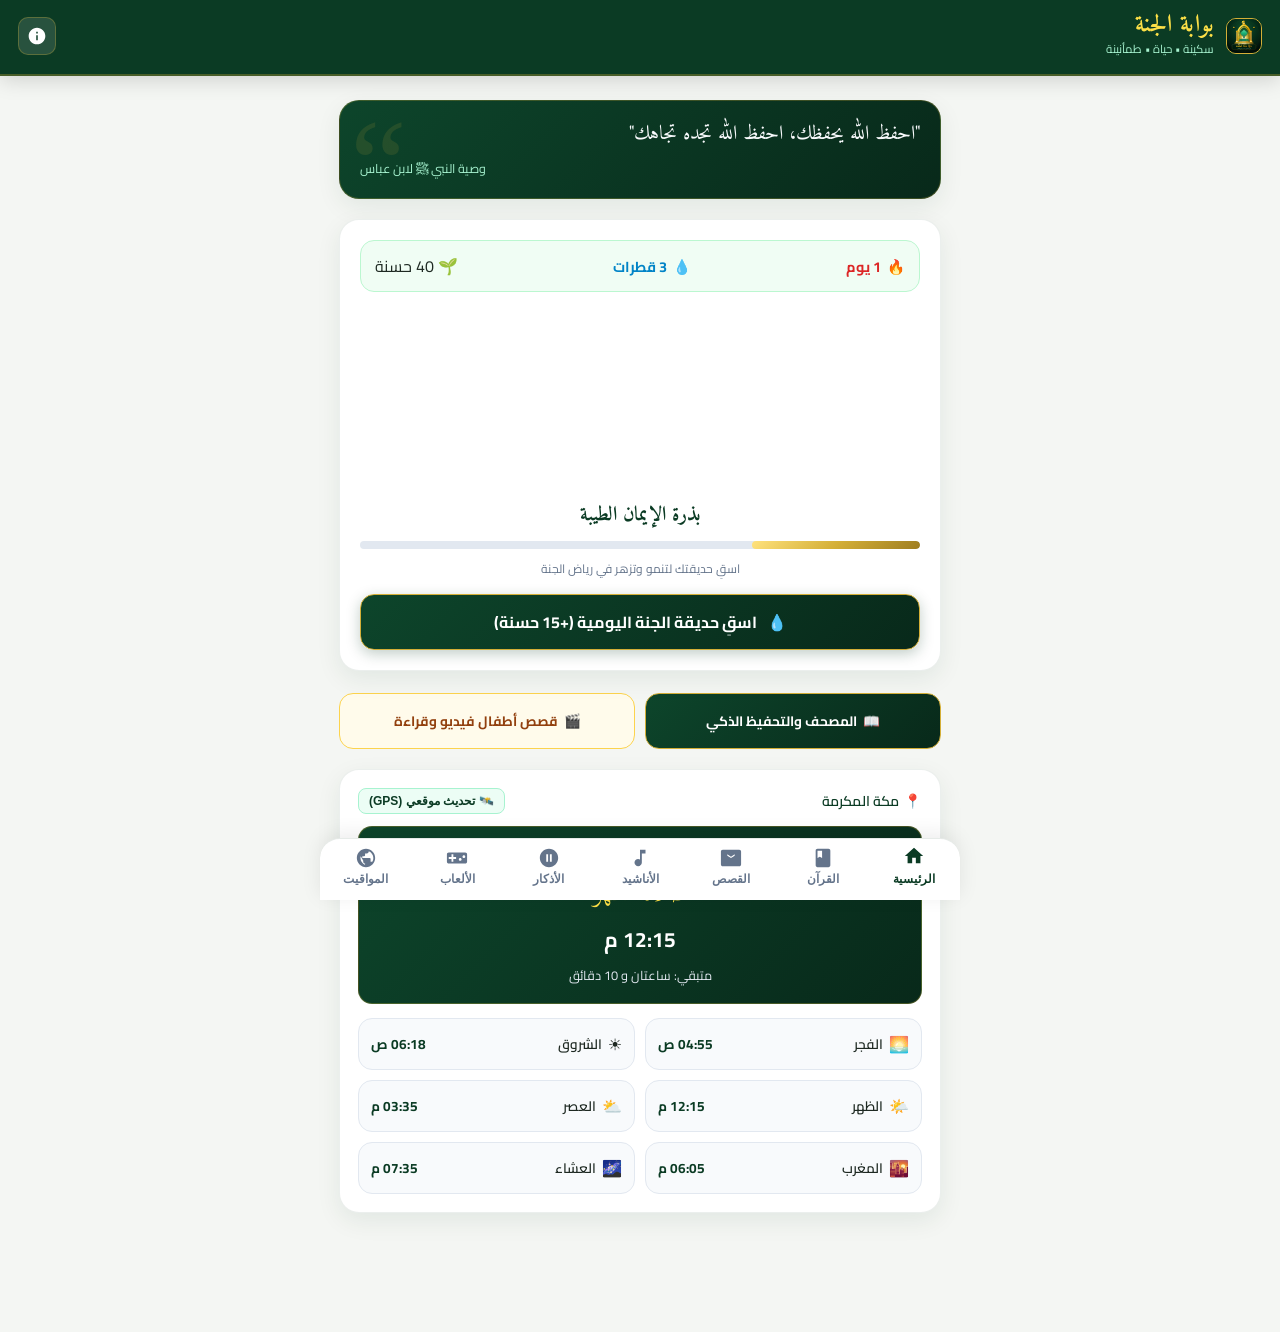
==== index.html @ a948cb8a "Release: Bawwabat Al-Jannah v2.0 - Complete Interactive Islamic App by Eng. Islam Anwar Al-Fejem" ====
<!DOCTYPE html>
<html lang="ar" dir="rtl">
<head>
  <meta charset="UTF-8">
  <meta name="viewport" content="width=device-width, initial-scale=1.0, maximum-scale=1.0, user-scalable=no, viewport-fit=cover">
  <title>بوابة الجنة | طريقك إلى الفردوس الأعلى</title>
  <meta name="description" content="تطبيق إسلامي وثقافي وترفيهي فخم - قرآن كريم، تكرار للتحفيظ، قصص أطفال فيديو وقراءة، أناشيد، ومواقيت صلاة">
  <meta name="theme-color" content="#0B3B24">
  <meta name="apple-mobile-web-app-capable" content="yes">
  <meta name="apple-mobile-web-app-status-bar-style" content="black-translucent">
  <meta name="apple-mobile-web-app-title" content="بوابة الجنة">
  <link rel="icon" type="image/svg+xml" href="./assets/icons/app-icon.svg">
  <link rel="manifest" href="./manifest.json">
  
  <!-- CSS Stylesheets -->
  <link rel="stylesheet" href="./css/style.css">
  <link rel="stylesheet" href="./css/responsive.css">
  <link rel="stylesheet" href="./css/animations.css">
</head>
<body>

  <!-- ===================================================================
       الشريط العلوي (App Header)
  =================================================================== -->
  <header class="app-header">
    <div class="header-brand">
      <img src="./assets/icons/app-icon.svg" alt="شعار بوابة الجنة" class="header-logo-icon">
      <div class="header-title-group">
        <h1 id="top-bar-title">بوابة الجنة</h1>
        <span>سكينة • حياة • طمأنينة</span>
      </div>
    </div>
    <div class="header-actions">
      <button class="btn-header-icon" id="btn-header-about" title="حول التطبيق والتوثيق">
        <svg viewBox="0 0 24 24" width="20" height="20" fill="currentColor">
          <path d="M12 2C6.48 2 2 6.48 2 12s4.48 10 10 10 10-4.48 10-10S17.52 2 12 2zm1 15h-2v-6h2v6zm0-8h-2V7h2v2z"/>
        </svg>
      </button>
    </div>
  </header>

  <!-- ===================================================================
       حاوية الشاشات الرئيسية
  =================================================================== -->
  <main class="app-container">

    <!-- 1. الشاشة الرئيسية (Home Screen) -->
    <section class="app-screen active" id="screen-home">
      <!-- الاقتباس والنفحة اليومية -->
      <div class="daily-quote-card">
        <span class="quote-badge">إشراقة اليوم المباركة</span>
        <div class="quote-body" id="daily-quote-text">"أَلَا بِذِكْرِ اللَّهِ تَطْمَئِنُّ الْقُلُوبُ"</div>
        <div class="quote-source" id="daily-quote-source">سورة الرعد: 28</div>
      </div>

      <!-- حديقة الفردوس الافتراضية (نظام الجذب الذكي والإدمان الإيجابي) -->
      <div class="garden-hero-card">
        <div class="garden-stats-bar">
          <div class="streak-pill">
            <span>🔥</span>
            <span id="streak-count-val">1 يوم</span>
          </div>
          <div class="water-pill">
            <span>💧</span>
            <span id="water-drops-val">3 قطرات</span>
          </div>
          <div class="xp-pill">
            <span>🌱</span>
            <span id="garden-xp-val">40 حسنة</span>
          </div>
        </div>

        <div class="garden-visual-stage" id="garden-visual-stage">
          <!-- يتم حقن رسمة الشجرة التفاعلية هنا -->
        </div>

        <div class="garden-level-tag" id="garden-level-name">بذرة الإيمان الطيبة</div>
        <div class="garden-progress-wrapper">
          <div class="garden-progress-bar" id="garden-progress-bar" style="width: 30%;"></div>
        </div>
        <div class="garden-progress-label" id="garden-progress-label">اسقِ حديقتك لتنمو وتزهر في رياض الجنة</div>

        <button class="btn-water-garden" id="btn-water-garden">
          <span>💧</span>
          <span>اسقِ حديقة الجنة اليومية (+15 حسنة)</span>
        </button>

        <!-- أوسمة وشارات الإنجاز -->
        <div class="garden-badges-list" id="garden-badges-list">
          <!-- محقونة برمجياً -->
        </div>
      </div>

      <!-- روابط الوصول السريع لأقسام الصغار والقرآن -->
      <div style="display: grid; grid-template-columns: 1fr 1fr; gap: 10px; margin-bottom: 20px;">
        <button class="btn-kids-action btn-read" data-goto="quran" style="padding: 14px 10px;">
          <span>📖</span>
          <span>المصحف والتحفيظ الذكي</span>
        </button>
        <button class="btn-kids-action btn-watch" data-goto="kids_stories" style="padding: 14px 10px;">
          <span>🎬</span>
          <span>قصص أطفال فيديو وقراءة</span>
        </button>
      </div>

      <!-- بطاقة مواقيت الصلاة السريعة والعد التنازلي -->
      <div class="prayer-summary-card">
        <div class="location-bar">
          <div class="city-pill">
            <span>📍</span>
            <span id="current-city-label">مكة المكرمة</span>
          </div>
          <button class="btn-gps" id="btn-gps-location">
            <span>🛰️</span>
            <span>تحديث موقعي (GPS)</span>
          </button>
        </div>

        <div class="next-prayer-hero">
          <div class="next-prayer-title">الصلاة القادمة بإذن الله</div>
          <div class="next-prayer-name" id="next-prayer-name">صلاة الظهر</div>
          <div class="next-prayer-time" id="next-prayer-time">12:15 م</div>
          <div class="next-prayer-countdown" id="next-prayer-countdown">متبقي: ساعتان و 10 دقائق</div>
        </div>

        <div class="prayers-grid">
          <div class="prayer-grid-item">
            <div class="prayer-label-group">
              <span>🌅</span>
              <span class="prayer-name">الفجر</span>
            </div>
            <span class="prayer-time-val" id="time-fajr">04:55 ص</span>
          </div>
          <div class="prayer-grid-item">
            <div class="prayer-label-group">
              <span>☀️</span>
              <span class="prayer-name">الشروق</span>
            </div>
            <span class="prayer-time-val" id="time-sunrise">06:18 ص</span>
          </div>
          <div class="prayer-grid-item">
            <div class="prayer-label-group">
              <span>🌤️</span>
              <span class="prayer-name">الظهر</span>
            </div>
            <span class="prayer-time-val" id="time-dhuhr">12:15 م</span>
          </div>
          <div class="prayer-grid-item">
            <div class="prayer-label-group">
              <span>⛅</span>
              <span class="prayer-name">العصر</span>
            </div>
            <span class="prayer-time-val" id="time-asr">03:35 م</span>
          </div>
          <div class="prayer-grid-item">
            <div class="prayer-label-group">
              <span>🌇</span>
              <span class="prayer-name">المغرب</span>
            </div>
            <span class="prayer-time-val" id="time-maghrib">06:05 م</span>
          </div>
          <div class="prayer-grid-item">
            <div class="prayer-label-group">
              <span>🌌</span>
              <span class="prayer-name">العشاء</span>
            </div>
            <span class="prayer-time-val" id="time-isha">07:35 م</span>
          </div>
        </div>
      </div>
    </section>

    <!-- 2. شاشة القرآن الكريم الشامل والتحفيظ الذكي -->
    <section class="app-screen" id="screen-quran">
      <div class="quran-header-bar">
        <input type="text" id="quran-search-input" class="quran-search-input" placeholder="🔍 ابحث عن سورة بالاسم أو الرقم...">
      </div>

      <!-- بطاقة ميزة تكرار التحفيظ للأطفال والكبار -->
      <div style="background: #FEFCE8; border: 1.5px solid #FDE047; border-radius: var(--radius-md); padding: 12px 14px; margin-bottom: 14px; display: flex; align-items: center; gap: 10px;">
        <span style="font-size: 1.8rem;">🔁</span>
        <div>
          <div style="font-weight: bold; color: #854D0E; font-size: 0.95rem;">ميزة التحفيظ الذكي والتكرار</div>
          <div style="font-size: 0.78rem; color: #713F12;">اختر أي سورة واضغط على (حَفِّظْ) لتكرار الآيات مع ترديد الأطفال بصوت الشيخ الحصري!</div>
        </div>
      </div>

      <div id="quran-surahs-list">
        <!-- محقونة برمجياً -->
      </div>
    </section>

    <!-- 3. شاشة قصص الأطفال الدينية والتربوية (فيديو وقراءة) -->
    <section class="app-screen" id="screen-kids_stories">
      <div style="background: var(--emerald-gradient); color: #FFF; border-radius: var(--radius-md); padding: 16px; margin-bottom: 16px; border: 1.5px solid var(--gold-primary);">
        <h3 style="font-family: 'Amiri', serif; font-size: 1.4rem; color: var(--gold-light); margin-bottom: 4px;">مسرح وقصص براعم الجنة 🌟</h3>
        <p style="font-size: 0.85rem; color: #A7F3D0; line-height: 1.5;">مكتبة ساحرة من قصص بر الأم، عظمة الصلاة، ومواقف الأنبياء معروضة بالقراءة التفاعلية والفيديو الممتع!</p>
      </div>

      <div class="kids-stories-cards-grid" id="kids-stories-cards-grid">
        <!-- محقونة برمجياً -->
      </div>
    </section>

    <!-- 4. شاشة الصوتيات والأناشيد المبهجة بدون إيقاع -->
    <section class="app-screen" id="screen-audio">
      <div style="background: #FFFBEB; border: 1px solid #FDE68A; border-radius: var(--radius-md); padding: 12px 14px; margin-bottom: 14px;">
        <span style="font-weight: bold; color: #92400E; font-size: 0.9rem;">أناشيد وتلاوات نقية بدون إيقاع 🎶</span>
        <p style="font-size: 0.78rem; color: #78350F; margin-top: 2px;">أناشيد مبهجة للأطفال عن الأم والصلاة، وتلاوات قرآنية خاشعة تبعث على السكينة.</p>
      </div>

      <div class="audio-tracks-list" id="audio-tracks-list">
        <!-- محقونة برمجياً -->
      </div>
    </section>

    <!-- 5. شاشة الأذكار وحصن المسلم والرقية -->
    <section class="app-screen" id="screen-dhikr">
      <!-- المسبحة الإلكترونية الذكية -->
      <div class="tasbeeh-card">
        <select class="tasbeeh-phrase-select" id="tasbeeh-phrase-select">
          <option value="سبحان الله وبحمده">سُبْحَانَ اللَّهِ وَبِحَمْدِهِ</option>
          <option value="الحمد لله">الْحَمْدُ لِلَّهِ</option>
          <option value="لا إله إلا الله">لَا إِلَهَ إِلَّا اللَّهُ</option>
          <option value="الله أكبر">اللَّهُ أَكْبَرُ</option>
          <option value="أستغفر الله وأتوب إليه">أَسْتَغْفِرُ اللَّهَ وَأَتُوبُ إِلَيْهِ</option>
          <option value="اللهم صل وسلم على نبينا محمد">اللَّهُمَّ صَلِّ وَسَلِّمْ عَلَى نَبِيِّنَا مُحَمَّدٍ</option>
          <option value="لا حول ولا قوة إلا بالله">لَا حَوْلَ وَلَا قُوَّةَ إِلَّا بِاللَّهِ</option>
        </select>

        <button class="tasbeeh-ring-btn" id="tasbeeh-click-btn">
          <span class="tasbeeh-val" id="tasbeeh-display-val">0</span>
          <span class="tasbeeh-label">اضغط للتسبيح</span>
        </button>

        <div class="tasbeeh-controls">
          <button class="btn-reset-tasbeeh" id="btn-reset-tasbeeh">تصفير العداد</button>
          <div class="tasbeeh-total-text">مجموع التسبيحات: <strong id="tasbeeh-total-val">0</strong></div>
        </div>
      </div>

      <!-- فئات الأذكار والرقية الشرعية -->
      <div class="dhikr-tabs-nav" id="dhikr-tabs-nav">
        <!-- محقونة برمجياً -->
      </div>

      <div class="dhikr-items-list" id="dhikr-items-list">
        <!-- محقونة برمجياً -->
      </div>
    </section>

    <!-- 6. شاشة الألعاب والألغاز الخرافية (الإدمان الإيجابي) -->
    <section class="app-screen" id="screen-games">
      <!-- لعبة بطاقات الجنة السحرية (Memory Match Game) -->
      <div class="memory-game-card">
        <div class="game-card-header">
          <div class="game-title">لعبة بطاقات الجنة السحرية 🎴</div>
          <button class="btn-reset-tasbeeh" id="btn-restart-memory" style="background: var(--gold-gradient); color: #062215;">لعبة جديدة 🔄</button>
        </div>
        <p style="font-size: 0.8rem; color: var(--text-muted); margin-bottom: 10px;">طابق أزواج الرموز الإيمانية بأقل عدد حركات لكسب ماء الحديقة والحسنات:</p>
        
        <div class="memory-stats-bar">
          <div>الحركات: <span id="memory-moves-val" style="color: var(--primary-emerald);">0</span></div>
          <div>التطابق: <span id="memory-matches-val" style="color: var(--gold-primary);">0/8</span></div>
          <div>الوقت: <span id="memory-timer-val" style="color: #0284C7;">00:00</span></div>
        </div>

        <div class="memory-board-grid" id="memory-board-grid"></div>

        <div class="memory-victory-modal" id="memory-victory-modal" style="display: none;">
          <h3 style="color: #166534; margin-bottom: 6px;">مبارك يا بطل! انتصار رائع 🏆✨</h3>
          <p style="font-size: 0.9rem; margin-bottom: 10px;">أتممت اللعبة في <strong id="victory-moves-val"></strong> واستغرقت <strong id="victory-time-val"></strong></p>
          <div style="font-weight: bold; color: var(--gold-primary);">نلت +30 حسنة وقطرة ماء إضافية لحديقتك! 💧🌱</div>
        </div>
      </div>

      <!-- تحدي بوابة الجنة الثقافي -->
      <div class="quiz-game-card">
        <div class="game-card-header">
          <div class="game-title">مسابقة فرسان الجنة الثقافية ⚔️</div>
          <span class="quiz-progress-badge" id="quiz-progress-text">السؤال 1 من 8</span>
        </div>

        <div id="quiz-active-area">
          <div class="quiz-question-title" id="quiz-question-title">جارٍ تحميل السؤال...</div>
          <div class="quiz-options-list" id="quiz-options-list"></div>
          <div class="quiz-feedback-box" id="quiz-feedback-box" style="display: none;"></div>
          <button class="btn-game-action" id="btn-next-question" style="display: none;">السؤال التالي ⬅️</button>
        </div>

        <div id="quiz-summary-area" style="display: none; text-align: center; padding: 20px 0;">
          <h3 style="color: var(--primary-emerald); margin-bottom: 8px;">مبارك! أتممت التحدي بنجاح 🏆</h3>
          <p style="font-size: 1.1rem; margin-bottom: 14px;">نتيجتك: <strong id="quiz-final-score">8 من 8</strong></p>
          <button class="btn-game-action" id="btn-restart-quiz">خوض التحدي من جديد 🔄</button>
        </div>
      </div>

      <!-- لغز اليوم -->
      <div class="riddle-game-card">
        <div class="game-card-header">
          <div class="game-title">لغز وفكرة اليوم 💡</div>
        </div>
        <p id="riddle-title" style="font-size: 1rem; font-weight: 600; line-height: 1.6; margin-bottom: 10px;"></p>
        <div id="riddle-hint-text" style="font-size: 0.8rem; color: var(--text-muted); margin-bottom: 12px;"></div>
        <div id="riddle-answer-box" style="display: none; background: #ECFDF5; border: 1px solid #A7F3D0; color: #065F46; padding: 12px; border-radius: 8px; font-weight: bold; margin-bottom: 12px;"></div>
        <div style="display: flex; gap: 10px;">
          <button class="btn-game-action" id="btn-reveal-riddle">اكشف الإجابة 🔍</button>
          <button class="btn-game-action" id="btn-next-riddle" style="background: #FFF; color: var(--primary-emerald); border-color: #CBD5E1;">لغز آخر 🎲</button>
        </div>
      </div>

      <!-- لعبة ترتيب كلمات الحديث الشريف -->
      <div class="word-game-card">
        <div class="game-card-header">
          <div class="game-title">رتّب الحديث النبوي الشريف 📜</div>
        </div>
        <p style="font-size: 0.85rem; color: var(--text-muted);">انقر على الكلمات بالترتيب الصحيح لتكوين الحديث النبوي الشريف:</p>
        <div class="word-arranged-container" id="word-arranged-container"></div>
        <div class="word-pool-container" id="word-pool-container"></div>
        <div class="word-game-result" id="word-game-result" style="display: none;"></div>
        <div style="display: flex; gap: 10px; margin-top: 10px;">
          <button class="btn-game-action" id="btn-check-word-arrange">تحقق من الترتيب ✨</button>
          <button class="btn-game-action" id="btn-reset-word-arrange" style="background: #FEE2E2; color: #DC2626; border-color: #FCA5A5;">إعادة 🔄</button>
        </div>
      </div>
    </section>

    <!-- 7. شاشة أدوات المسلم والمواقيت والقبلة الحية -->
    <section class="app-screen" id="screen-tools">
      <!-- اختيار المدينة وتحديد الموقع -->
      <div class="prayer-summary-card">
        <div class="location-bar">
          <span style="font-weight: bold; color: var(--primary-emerald);">تحديد موقعك لمواقيت دقيقة:</span>
        </div>
        <select id="city-selector" style="width: 100%; padding: 10px; border-radius: 8px; border: 1px solid #CBD5E1; margin-bottom: 10px; font-family: 'Cairo', sans-serif;">
          <option value="مكة المكرمة (أم القرى)">مكة المكرمة (أم القرى)</option>
          <option value="المدينة المنورة">المدينة المنورة</option>
          <option value="القدس الشريف">القدس الشريف</option>
          <option value="القاهرة">القاهرة</option>
          <option value="الرياض">الرياض</option>
          <option value="دبي">دبي</option>
          <option value="عَمّان">عَمّان</option>
          <option value="بغداد">بغداد</option>
          <option value="إسطنبول">إسطنبول</option>
          <option value="الرباط">الرباط</option>
        </select>
        <div id="location-status-text" style="font-size: 0.78rem; color: var(--text-muted); margin-bottom: 14px;"></div>

        <h4 style="color: var(--primary-emerald); margin: 14px 0 8px; font-size: 0.95rem;">التحكم بتنبيهات الأذان لكل صلاة:</h4>
        <div style="display: flex; flex-direction: column; gap: 8px;">
          <label style="display: flex; justify-content: space-between; align-items: center; background: #F8FAFC; padding: 8px 12px; border-radius: 8px; font-size: 0.88rem;">
            <span>أذان الفجر</span>
            <input type="checkbox" id="notif-fajr" class="prayer-notif-switch" checked>
          </label>
          <label style="display: flex; justify-content: space-between; align-items: center; background: #F8FAFC; padding: 8px 12px; border-radius: 8px; font-size: 0.88rem;">
            <span>أذان الظهر</span>
            <input type="checkbox" id="notif-dhuhr" class="prayer-notif-switch" checked>
          </label>
          <label style="display: flex; justify-content: space-between; align-items: center; background: #F8FAFC; padding: 8px 12px; border-radius: 8px; font-size: 0.88rem;">
            <span>أذان العصر</span>
            <input type="checkbox" id="notif-asr" class="prayer-notif-switch" checked>
          </label>
          <label style="display: flex; justify-content: space-between; align-items: center; background: #F8FAFC; padding: 8px 12px; border-radius: 8px; font-size: 0.88rem;">
            <span>أذان المغرب</span>
            <input type="checkbox" id="notif-maghrib" class="prayer-notif-switch" checked>
          </label>
          <label style="display: flex; justify-content: space-between; align-items: center; background: #F8FAFC; padding: 8px 12px; border-radius: 8px; font-size: 0.88rem;">
            <span>أذان العشاء</span>
            <input type="checkbox" id="notif-isha" class="prayer-notif-switch" checked>
          </label>
        </div>
      </div>

      <!-- بوصلة القبلة التفاعلية الحية -->
      <div class="qibla-card">
        <h3 style="font-family: 'Amiri', serif; color: var(--primary-emerald); font-size: 1.5rem;">بوصلة القبلة التفاعلية الحية</h3>
        <p style="font-size: 0.8rem; color: var(--text-muted); margin-bottom: 10px;">وجّه هاتفك نحو الكعبة المشرفة في مكة المكرمة</p>
        
        <button id="btn-qibla-permission" style="display: none; background: var(--gold-primary); color: #062215; border: none; padding: 6px 14px; border-radius: 20px; font-weight: bold; margin-bottom: 10px; cursor: pointer;">
          تفعيل حساس الحركة في الهاتف 🧭
        </button>

        <div class="compass-container" id="compass-container">
          <div class="compass-disc" id="compass-disc">
            <span class="compass-marker marker-n">ش</span>
            <span class="compass-marker marker-s">ج</span>
            <span class="compass-marker marker-e">ق</span>
            <span class="compass-marker marker-w">غ</span>
          </div>
          <div class="kaaba-needle" id="kaaba-needle">
            <span class="kaaba-icon-pointer">🕋</span>
          </div>
          <div class="compass-center-pivot"></div>
        </div>

        <div class="qibla-angle-badge">زاوية القبلة: <span id="qibla-angle-val">0°</span></div>
        <div class="qibla-status-desc" id="qibla-status-desc">جارٍ موازنة الحساسات...</div>

        <!-- شريط تحريك تجريبي للأجهزة التي لا تملك حساس جيروسكوب -->
        <div style="margin-top: 16px; padding: 10px; background: #F8FAFC; border-radius: 8px;">
          <div style="font-size: 0.75rem; color: var(--text-muted); margin-bottom: 4px;">تجربة تدوير الهاتف يدوياً (للاختبار والمحاكاة):</div>
          <input type="range" id="qibla-manual-slider" min="0" max="360" value="0" style="width: 100%; accent-color: var(--primary-emerald);">
        </div>
      </div>
    </section>

    <!-- 8. شاشة حول التطبيق والتوثيق الحصري الصارم -->
    <section class="app-screen" id="screen-about">
      <div class="about-hero-card">
        <img src="./assets/icons/app-icon.svg" alt="بوابة الجنة" class="about-app-logo">
        <h2 class="about-title">تطبيق بوابة الجنة</h2>
        <div class="about-version">الإصدار 2.0.0 الماسي (النسخة المتكاملة للمتاجر)</div>

        <!-- التوثيق الرسمي الصارم والحصري كما طلب المستخدم نصاً دون أي تعديل -->
        <div class="official-credits-banner">
          <div class="credits-badge-label">التوثيق والحقوق الحصرية</div>
          <p class="official-statement-text">
            تم عمل وتطوير هذا التطبيق بواسطة <span class="gold-highlight">المهندسة إسلام أنور الفجم</span>
          </p>
        </div>

        <p style="font-size: 0.9rem; line-height: 1.7; color: var(--text-dark); margin: 16px 0;">
          تطبيق "بوابة الجنة" صُمّم بعناية ليكون دليلك ورفيقك اليومي نحو الفردوس الأعلى، جامعاً بين القرآن الكريم وتكرار التحفيظ للأطفال، قصص بر الوالدين والصلاة، الألعاب الذكية الإدمانية، والسكينة الإيمانية.
        </p>

        <!-- سياسة الخصوصية وحماية الملفات -->
        <div class="privacy-notice-box">
          <h4>🛡️ الخصوصية التامة وحماية البيانات:</h4>
          <p>
            • جميع بياناتك من تتابع الأيام، سقاية الحديقة، والتسبيحات تُحفظ محلياً 100% داخل هاتفك ولا تُرسل لأي خادم خارجي.<br>
            • إحداثيات الموقع الجغرافي تُستخدم فقط داخل جهازك لحساب مواقيت الصلاة واتجاه القبلة ولا يتم تسجيلها نهائياً.<br>
            • التطبيق خالٍ تماماً من الإعلانات المزعجة ومن أي علامات تجارية أو استضافات خارجية.
          </p>
        </div>
      </div>
    </section>

  </main>

  <!-- ===================================================================
       المشغل الصوتي المصغر (Mini Floating Audio Player)
  =================================================================== -->
  <div class="mini-player" id="mini-player">
    <div class="mini-progress-bar">
      <div class="mini-progress-fill" id="mini-progress-fill"></div>
    </div>
    <div class="mini-player-left">
      <div class="mini-track-icon">
        <svg viewBox="0 0 24 24" width="20" height="20" fill="currentColor">
          <path d="M12 3v10.55c-.59-.34-1.27-.55-2-.55-2.21 0-4 1.79-4 4s1.79 4 4 4 4-1.79 4-4V7h4V3h-6z"/>
        </svg>
      </div>
      <div class="mini-track-meta">
        <div class="mini-track-title" id="mini-track-title">تلاوة خاشعة</div>
        <div class="mini-track-artist" id="mini-track-artist">مشاري العفاسي</div>
      </div>
    </div>
    <div class="mini-player-controls">
      <button class="btn-mini-play" id="mini-play-btn" title="تشغيل / إيقاف">
        <svg viewBox="0 0 24 24" width="20" height="20" fill="currentColor">
          <path id="mini-play-icon" d="M8 5v14l11-7z"/>
        </svg>
      </button>
    </div>
  </div>

  <!-- ===================================================================
       مشغل الصوت الكامل (Full Screen Modal Player)
  =================================================================== -->
  <div class="full-player-modal" id="full-player-modal">
    <div class="player-modal-top">
      <button class="btn-modal-close" id="player-modal-close">✕</button>
      <span style="font-weight: 600; font-size: 0.9rem; color: var(--gold-light);">مشغل بوابة الجنة الصوتي</span>
      <div style="width: 40px;"></div>
    </div>

    <div class="player-modal-center">
      <div class="player-vinyl-disc" id="player-vinyl-disc">
        <div class="disc-inner-artwork" style="font-size: 1rem; text-align: center; line-height: 1.2;">بوابة<br>الجنة</div>
      </div>
      <span class="full-track-category" id="full-track-category">تلاوات خاشعة</span>
      <h2 class="full-track-title" id="full-track-title">سورة الفاتحة وآية الكرسي</h2>
      <div class="full-track-artist" id="full-track-artist">الشيخ مشاري راشد العفاسي</div>
    </div>

    <div class="player-modal-bottom">
      <div class="player-slider-row">
        <input type="range" class="player-progress-input" id="player-progress" min="0" max="100" value="0">
        <div class="player-time-labels">
          <span id="player-current-time">00:00</span>
          <span id="player-total-time">00:00</span>
        </div>
      </div>

      <div class="player-controls-row">
        <button class="btn-player-action" id="player-prev-btn" title="السابق">
          <svg viewBox="0 0 24 24" width="28" height="28" fill="currentColor">
            <path d="M6 6h2v12H6zm3.5 6l8.5 6V6z"/>
          </svg>
        </button>
        <button class="btn-full-play" id="full-play-btn" title="تشغيل / إيقاف">
          <svg viewBox="0 0 24 24" width="32" height="32" fill="currentColor">
            <path id="full-play-icon" d="M8 5v14l11-7z"/>
          </svg>
        </button>
        <button class="btn-player-action" id="player-next-btn" title="التالي">
          <svg viewBox="0 0 24 24" width="28" height="28" fill="currentColor">
            <path d="M6 18l8.5-6L6 6v12zM16 6v12h2V6h-2z"/>
          </svg>
        </button>
      </div>

      <div class="player-options-row">
        <button class="btn-player-opt" id="player-loop-btn" title="تكرار المقطع">تكرار 🔁</button>
        <button class="btn-player-opt" id="player-speed-btn" title="سرعة التشغيل">1.0x</button>
        <button class="btn-player-opt" id="player-sleep-btn" title="مؤقت النوم لإيقاف الصوت تلقائياً">مؤقت ⏱️</button>
      </div>
    </div>
  </div>

  <!-- ===================================================================
       نافذة المصحف الشريف وعرض الآيات المريح مع شريط تكرار التحفيظ
  =================================================================== -->
  <div class="quran-mushaf-modal" id="quran-mushaf-modal">
    <div class="mushaf-modal-header">
      <button class="btn-modal-close" id="btn-close-quran-reader">✕</button>
      <div style="text-align: center;">
        <div class="mushaf-header-title" id="mushaf-surah-title">سُورَةُ الفَاتِحَة</div>
        <div class="mushaf-header-sub" id="mushaf-surah-meta">مكية • 7 آيات</div>
      </div>
      <div style="display: flex; gap: 6px;">
        <button id="btn-quran-font-plus" style="background: rgba(255,255,255,0.15); border: none; color: #FFF; width: 34px; height: 34px; border-radius: 8px; font-weight: bold; cursor: pointer;">A+</button>
        <button id="btn-quran-font-minus" style="background: rgba(255,255,255,0.15); border: none; color: #FFF; width: 34px; height: 34px; border-radius: 8px; font-weight: bold; cursor: pointer;">A-</button>
      </div>
    </div>

    <div class="mushaf-reader-body">
      <div class="mushaf-basmalah" id="mushaf-basmalah">بِسْمِ اللَّهِ الرَّحْمَٰنِ الرَّحِيمِ</div>
      <div class="mushaf-ayahs-box" id="mushaf-ayahs-box">
        <!-- محقونة برمجياً -->
      </div>
    </div>

    <!-- شريط تكرار التحفيظ للأطفال والكبار -->
    <div class="mushaf-memorize-dock">
      <div style="display: flex; justify-content: space-between; align-items: center;">
        <select id="quran-reciter-select" style="padding: 4px 8px; border-radius: 6px; border: 1px solid #CBD5E1; font-family: 'Cairo', sans-serif; font-size: 0.78rem; font-weight: bold; color: var(--primary-emerald); max-width: 65%;">
          <!-- محقونة برمجياً -->
        </select>
        <span class="quran-repeat-live-badge" id="quran-repeat-live-badge">جاهز للتحفيظ</span>
      </div>

      <div class="memorize-repeat-row">
        <span style="font-size: 0.75rem; font-weight: bold; color: var(--text-dark);">مرات التكرار:</span>
        <div class="repeat-pills-group">
          <button class="btn-repeat-pill" data-repeat="1">1x</button>
          <button class="btn-repeat-pill active" data-repeat="3">3x</button>
          <button class="btn-repeat-pill" data-repeat="5">5x</button>
          <button class="btn-repeat-pill" data-repeat="10">10x</button>
          <button class="btn-repeat-pill" data-repeat="-1">دائم ♾️</button>
        </div>
      </div>

      <button class="btn-memorize-play" id="btn-quran-memorize-play">
        <span>🔁</span>
        <span>بدء التكرار والتحفيظ الذكي</span>
      </button>
    </div>
  </div>

  <!-- ===================================================================
       قارئ قصص الأطفال التفاعلي
  =================================================================== -->
  <div class="kids-reader-modal" id="kids-reader-modal">
    <div class="story-reader-header">
      <button class="btn-modal-close" id="btn-close-kids-reader">✕</button>
      <span style="color: var(--gold-light); font-weight: bold;">قصص بوابة الجنة التربوية</span>
      <div style="width: 40px;"></div>
    </div>
    <div class="kids-reader-body">
      <h2 style="font-family: 'Amiri', serif; font-size: 1.6rem; color: var(--primary-emerald);" id="kids-reader-title"></h2>
      <div style="font-size: 0.82rem; color: var(--text-muted); margin-bottom: 16px;" id="kids-reader-category"></div>
      <div id="kids-reader-body"></div>
      <div id="kids-reader-lessons"></div>
      <div id="kids-story-quiz-area"></div>
    </div>
  </div>

  <!-- ===================================================================
       مسرح القصة الكرتوني والفيديو المشوق لقصص الأطفال
  =================================================================== -->
  <div class="kids-video-modal" id="kids-video-modal">
    <div class="story-reader-header">
      <button class="btn-modal-close" id="btn-close-video-theater">✕</button>
      <span style="color: var(--gold-light); font-weight: bold;" id="kids-video-title">مسرح بوابة الجنة</span>
      <div style="width: 40px;"></div>
    </div>
    
    <div style="flex-grow: 1; overflow-y: auto; display: flex; flex-direction: column; align-items: center; padding: 16px 16px calc(20px + var(--safe-bottom));">
      <!-- أزرار تبديل نمط العرض -->
      <div class="theater-mode-tabs">
        <button class="theater-tab-btn active" id="tab-btn-interactive-stage">🎬 مسرح المشاهد التفاعلي</button>
        <button class="theater-tab-btn" id="tab-btn-video-stream">📺 بث الفيديو المباشر</button>
      </div>

      <!-- 1. بطاقة المسرح الكرتوني التفاعلي (جاهزة 100% وتعمل دون انقطاع) -->
      <div class="interactive-theater-card" id="theater-stage-container">
        <div class="theater-scene-badge" id="theater-scene-badge">المشهد 1 من 4</div>
        <div class="theater-scene-stage" id="theater-scene-stage">
          <div class="scene-anim-char pop-in">👦🧕</div>
        </div>
        <h3 class="theater-scene-title" id="theater-scene-title">إشراقة الصباح وتقبيل يد الأم</h3>
        <p class="theater-scene-desc" id="theater-scene-desc">كان سعد يستيقظ مبكراً كل يوم، فيذهب إلى غرفة أمه يقبل رأسها ويديها بحنان ويسألها عن رضاها.</p>
        
        <div class="theater-controls-row">
          <button class="btn-scene-nav" id="btn-theater-prev-scene">السابق ◀</button>
          <button class="btn-scene-narration" id="btn-theater-narration">
            <span>🎙️</span>
            <span>استمع لرواية المشهد</span>
          </button>
          <button class="btn-scene-nav" id="btn-theater-next-scene">▶ التالي</button>
        </div>
        <div id="theater-yt-link-box"></div>
      </div>

      <!-- 2. حاوية بث الفيديو المباشر -->
      <div class="kids-video-frame-container" id="theater-video-container" style="display: none; width: 100%; max-width: 520px;">
        <iframe id="kids-video-iframe" src="" allowfullscreen allow="autoplay"></iframe>
      </div>

      <p style="color: var(--text-muted); font-size: 0.8rem; margin-top: 14px; text-align: center;">
        🌟 مسرح بوابة الجنة لغرس القيم الإيمانية وبر الوالدين والصلاة في قلوب أحبابنا الصغار.
      </p>
    </div>
  </div>

  <!-- ===================================================================
       شريط التنقل السفلي (Bottom Navigation)
  =================================================================== -->
  <nav class="bottom-nav">
    <button class="bottom-nav-item active" data-tab="home">
      <svg viewBox="0 0 24 24"><path d="M10 20v-6h4v6h5v-8h3L12 3 2 12h3v8z"/></svg>
      <span>الرئيسية</span>
    </button>
    <button class="bottom-nav-item" data-tab="quran">
      <svg viewBox="0 0 24 24"><path d="M18 2H6c-1.1 0-2 .9-2 2v16c0 1.1.9 2 2 2h12c1.1 0 2-.9 2-2V4c0-1.1-.9-2-2-2zM6 4h5v8l-2.5-1.5L6 12V4z"/></svg>
      <span>القرآن</span>
    </button>
    <button class="bottom-nav-item" data-tab="kids_stories">
      <svg viewBox="0 0 24 24"><path d="M21 3H3c-1.1 0-2 .9-2 2v14c0 1.1.9 2 2 2h18c1.1 0 2-.9 2-2V5c0-1.1-.9-2-2-2zm-9 9l-4-2.5V8l4 2.5 4-2.5v1.5L12 12z"/></svg>
      <span>القصص</span>
    </button>
    <button class="bottom-nav-item" data-tab="audio">
      <svg viewBox="0 0 24 24"><path d="M12 3v10.55c-.59-.34-1.27-.55-2-.55-2.21 0-4 1.79-4 4s1.79 4 4 4 4-1.79 4-4V7h4V3h-6z"/></svg>
      <span>الأناشيد</span>
    </button>
    <button class="bottom-nav-item" data-tab="dhikr">
      <svg viewBox="0 0 24 24"><path d="M12 2C6.48 2 2 6.48 2 12s4.48 10 10 10 10-4.48 10-10S17.52 2 12 2zm-1 14H9V8h2v8zm4 0h-2V8h2v8z"/></svg>
      <span>الأذكار</span>
    </button>
    <button class="bottom-nav-item" data-tab="games">
      <svg viewBox="0 0 24 24"><path d="M21 6H3c-1.1 0-2 .9-2 2v8c0 1.1.9 2 2 2h18c1.1 0 2-.9 2-2V8c0-1.1-.9-2-2-2zm-10 7H8v3H6v-3H3v-2h3V8h2v3h3v2zm4.5 2c-.83 0-1.5-.67-1.5-1.5s.67-1.5 1.5-1.5 1.5.67 1.5 1.5-.67 1.5-1.5 1.5zm4-3c-.83 0-1.5-.67-1.5-1.5S18.67 9 19.5 9s1.5.67 1.5 1.5-.67 1.5-1.5 1.5z"/></svg>
      <span>الألعاب</span>
    </button>
    <button class="bottom-nav-item" data-tab="tools">
      <svg viewBox="0 0 24 24"><path d="M12 2C6.5 2 2 6.5 2 12s4.5 10 10 10 10-4.5 10-10S17.5 2 12 2zm1 17.93c-3.95-.49-7-3.85-7-7.93 0-.62.08-1.21.21-1.79L9 15v1c0 1.1.9 2 2 2v1.93zm6.9-2.54c-.26-.81-1-1.39-1.9-1.39h-1v-3c0-.55-.45-1-1-1H8v-2h2c.55 0 1-.45 1-1V7h2c1.1 0 2-.9 2-2v-.41c2.93 1.19 5 4.06 5 7.41 0 2.08-.8 3.97-2.1 5.39z"/></svg>
      <span>المواقيت</span>
    </button>
  </nav>

  <!-- إشعار Toast العائم -->
  <div class="app-toast" id="app-toast"></div>

  <!-- ملفات الجافاسكريبت المنظمة والنظيفة -->
  <script src="./js/content-data.js"></script>
  <script src="./js/quran-data.js"></script>
  <script src="./js/storage.js"></script>
  <script src="./js/audio-player.js"></script>
  <script src="./js/prayer-times.js"></script>
  <script src="./js/qibla.js"></script>
  <script src="./js/garden-game.js"></script>
  <script src="./js/quiz-game.js"></script>
  <script src="./js/memory-game.js"></script>
  <script src="./js/kids-stories.js"></script>
  <script src="./js/quran.js"></script>
  <script src="./js/app.js"></script>
</body>
</html>
---- css/style.css ----
/* ===================================================================
   رَوْح - نمط وتصميم التطبيق الإسلامي والثقافي الفخم
   هوية الألوان: الزمردي الداكن (#0B3B24)، الذهبي الملكي (#D4AF37)، العاجي الهادئ (#F9FAF8)
=================================================================== */

@import url('https://fonts.googleapis.com/css2?family=Amiri:ital,wght@0,400;0,700;1,400&family=Cairo:wght@400;500;600;700;800&display=swap');

:root {
  --primary-emerald: #0B3B24;
  --primary-emerald-dark: #062215;
  --primary-emerald-light: #135534;
  --emerald-gradient: linear-gradient(135deg, #0D452B 0%, #08291A 100%);
  --gold-primary: #D4AF37;
  --gold-light: #FDE047;
  --gold-gradient: linear-gradient(135deg, #FFE27D 0%, #D4AF37 50%, #9E7D20 100%);
  --gold-glow: 0 0 16px rgba(212, 175, 55, 0.45);
  
  --bg-sand: #F4F6F3;
  --card-bg: #FFFFFF;
  --card-border: rgba(11, 59, 36, 0.08);
  --text-dark: #1E2922;
  --text-muted: #64748B;
  --text-light: #F8FAFC;
  
  --safe-bottom: env(safe-area-inset-bottom, 16px);
  --safe-top: env(safe-area-inset-top, 16px);
  --radius-lg: 20px;
  --radius-md: 14px;
  --radius-sm: 8px;
  --transition: all 0.28s cubic-bezier(0.4, 0, 0.2, 1);
  --shadow-sm: 0 2px 8px rgba(0, 0, 0, 0.04);
  --shadow-md: 0 8px 24px rgba(11, 59, 36, 0.08);
  --shadow-lg: 0 14px 35px rgba(0, 0, 0, 0.12);
}

* {
  box-sizing: border-box;
  margin: 0;
  padding: 0;
  -webkit-tap-highlight-color: transparent;
  user-select: none;
}

body {
  direction: rtl;
  text-align: right;
  font-family: 'Cairo', system-ui, -apple-system, sans-serif;
  background-color: var(--bg-sand);
  color: var(--text-dark);
  min-height: 100vh;
  overflow-x: hidden;
  padding-bottom: calc(75px + var(--safe-bottom));
}

/* إزالة تامة لأي علامات عائمة تابعة للاستضافات */
.netlify-identity-widget,
#netlify-modal,
[class*="badge"],
[id*="badge"] {
  display: none !important;
}

/* ===================================================================
   الشريط العلوي (Top App Bar)
=================================================================== */
.app-header {
  position: sticky;
  top: 0;
  z-index: 90;
  background: var(--primary-emerald);
  color: var(--text-light);
  padding: calc(12px + var(--safe-top)) 18px 14px;
  display: flex;
  justify-content: space-between;
  align-items: center;
  box-shadow: 0 4px 20px rgba(0,0,0,0.15);
  border-bottom: 2px solid rgba(212, 175, 55, 0.3);
}

.header-brand {
  display: flex;
  align-items: center;
  gap: 12px;
}

.header-logo-icon {
  width: 36px;
  height: 36px;
  border-radius: 10px;
  border: 1.5px solid var(--gold-primary);
}

.header-title-group h1 {
  font-family: 'Amiri', serif;
  font-size: 1.5rem;
  line-height: 1.1;
  color: var(--gold-light);
  letter-spacing: 0.5px;
}

.header-title-group span {
  font-size: 0.72rem;
  color: #A7F3D0;
  display: block;
}

.header-actions {
  display: flex;
  align-items: center;
  gap: 10px;
}

.btn-header-icon {
  background: rgba(255, 255, 255, 0.12);
  border: 1px solid rgba(212, 175, 55, 0.3);
  color: #FFF;
  width: 38px;
  height: 38px;
  border-radius: 10px;
  display: flex;
  align-items: center;
  justify-content: center;
  cursor: pointer;
  transition: var(--transition);
}

.btn-header-icon:active {
  transform: scale(0.92);
  background: rgba(212, 175, 55, 0.2);
}

/* ===================================================================
   الحاوية العامة للشاشات
=================================================================== */
.app-container {
  max-width: 580px;
  margin: 0 auto;
  padding: 16px;
}

.app-screen {
  display: none;
  animation: fadeInScreen 0.3s ease-out;
}

.app-screen.active {
  display: block;
}

@keyframes fadeInScreen {
  from { opacity: 0; transform: translateY(8px); }
  to { opacity: 1; transform: translateY(0); }
}

/* ===================================================================
   بطاقة الاقتباس اليومي
=================================================================== */
.daily-quote-card {
  background: var(--emerald-gradient);
  border-radius: var(--radius-lg);
  padding: 18px 20px;
  color: #FFF;
  position: relative;
  overflow: hidden;
  box-shadow: var(--shadow-md);
  margin-bottom: 20px;
  border: 1px solid rgba(212, 175, 55, 0.25);
}

.daily-quote-card::before {
  content: "“";
  position: absolute;
  left: 10px;
  bottom: -30px;
  font-family: serif;
  font-size: 8rem;
  color: rgba(212, 175, 55, 0.12);
  line-height: 1;
  pointer-events: none;
}

.quote-badge {
  font-size: 0.75rem;
  background: rgba(212, 175, 55, 0.25);
  color: var(--gold-light);
  display: inline-block;
  padding: 3px 10px;
  border-radius: 20px;
  margin-bottom: 8px;
  font-weight: 600;
}

.quote-body {
  font-family: 'Amiri', serif;
  font-size: 1.25rem;
  line-height: 1.6;
  color: #F8FAFC;
  margin-bottom: 6px;
}

.quote-source {
  font-size: 0.78rem;
  color: #A7F3D0;
  text-align: left;
}

/* ===================================================================
   حديقة الروح الافتراضية (نظام الجذب الذكي)
=================================================================== */
.garden-hero-card {
  background: var(--card-bg);
  border-radius: var(--radius-lg);
  padding: 20px;
  box-shadow: var(--shadow-md);
  border: 1px solid var(--card-border);
  margin-bottom: 22px;
  text-align: center;
  position: relative;
}

.garden-stats-bar {
  display: flex;
  justify-content: space-between;
  align-items: center;
  background: #F0FDF4;
  padding: 10px 14px;
  border-radius: var(--radius-md);
  margin-bottom: 16px;
  border: 1px solid #BBF7D0;
}

.streak-pill, .water-pill {
  display: flex;
  align-items: center;
  gap: 6px;
  font-weight: 700;
  font-size: 0.9rem;
}

.streak-pill { color: #DC2626; }
.water-pill { color: #0284C7; }

.garden-visual-stage {
  height: 180px;
  position: relative;
  display: flex;
  align-items: center;
  justify-content: center;
  margin: 10px 0;
}

.garden-svg {
  width: 100%;
  height: 100%;
  max-width: 220px;
}

.glowing-garden {
  filter: drop-shadow(0 0 14px rgba(16, 185, 129, 0.35));
}

.garden-level-tag {
  font-family: 'Amiri', serif;
  font-size: 1.25rem;
  color: var(--primary-emerald);
  font-weight: bold;
  margin-bottom: 6px;
}

.garden-progress-wrapper {
  background: #E2E8F0;
  height: 8px;
  border-radius: 4px;
  margin: 8px 0;
  overflow: hidden;
}

.garden-progress-bar {
  height: 100%;
  background: var(--gold-gradient);
  border-radius: 4px;
  transition: width 0.6s ease;
}

.garden-progress-label {
  font-size: 0.75rem;
  color: var(--text-muted);
}

.btn-water-garden {
  margin-top: 14px;
  background: var(--emerald-gradient);
  color: #FFF;
  border: 1px solid var(--gold-primary);
  width: 100%;
  padding: 12px;
  border-radius: var(--radius-md);
  font-size: 1rem;
  font-weight: bold;
  font-family: 'Cairo', sans-serif;
  cursor: pointer;
  display: flex;
  align-items: center;
  justify-content: center;
  gap: 10px;
  box-shadow: 0 4px 14px rgba(11, 59, 36, 0.25);
  transition: var(--transition);
}

.btn-water-garden:active {
  transform: scale(0.98);
}

/* شارات الإنجاز */
.garden-badges-list {
  display: grid;
  grid-template-columns: repeat(3, 1fr);
  gap: 10px;
  margin-top: 16px;
}

.badge-card {
  background: #F8FAFC;
  border-radius: var(--radius-md);
  padding: 10px 6px;
  border: 1px solid #E2E8F0;
  text-align: center;
  transition: var(--transition);
}

.badge-card.unlocked {
  background: #FEFCE8;
  border-color: #FDE047;
}

.badge-card.locked {
  opacity: 0.45;
  filter: grayscale(1);
}

.badge-icon {
  font-size: 1.5rem;
  margin-bottom: 4px;
}

.badge-title {
  font-size: 0.75rem;
  font-weight: 700;
  color: var(--text-dark);
}

.badge-status {
  font-size: 0.65rem;
  color: var(--text-muted);
}

/* ===================================================================
   أدوات المسلم الذكية ومواقيت الصلاة
=================================================================== */
.prayer-summary-card {
  background: var(--card-bg);
  border-radius: var(--radius-lg);
  padding: 18px;
  box-shadow: var(--shadow-md);
  border: 1px solid var(--card-border);
  margin-bottom: 20px;
}

.location-bar {
  display: flex;
  justify-content: space-between;
  align-items: center;
  margin-bottom: 12px;
}

.city-pill {
  font-weight: 600;
  color: var(--primary-emerald);
  font-size: 0.88rem;
  display: flex;
  align-items: center;
  gap: 5px;
}

.btn-gps {
  background: #ECFDF5;
  color: var(--primary-emerald);
  border: 1px solid #A7F3D0;
  border-radius: var(--radius-sm);
  padding: 5px 10px;
  font-size: 0.75rem;
  font-weight: 600;
  cursor: pointer;
  display: flex;
  align-items: center;
  gap: 4px;
}

.next-prayer-hero {
  background: var(--emerald-gradient);
  border-radius: var(--radius-md);
  padding: 16px;
  color: #FFF;
  text-align: center;
  border: 1px solid rgba(212, 175, 55, 0.3);
  margin-bottom: 14px;
}

.next-prayer-title {
  font-size: 0.82rem;
  color: #A7F3D0;
}

.next-prayer-name {
  font-family: 'Amiri', serif;
  font-size: 1.6rem;
  color: var(--gold-light);
  margin: 4px 0;
}

.next-prayer-time {
  font-size: 1.3rem;
  font-weight: 700;
}

.next-prayer-countdown {
  font-size: 0.8rem;
  color: #E2E8F0;
  margin-top: 4px;
}

.prayers-grid {
  display: grid;
  grid-template-columns: repeat(2, 1fr);
  gap: 10px;
}

.prayer-grid-item {
  background: #F8FAFC;
  border: 1px solid #E2E8F0;
  border-radius: var(--radius-md);
  padding: 10px 12px;
  display: flex;
  justify-content: space-between;
  align-items: center;
}

.prayer-grid-item.highlight {
  background: #F0FDF4;
  border-color: #86EFAC;
}

.prayer-label-group {
  display: flex;
  align-items: center;
  gap: 6px;
}

.prayer-name {
  font-size: 0.85rem;
  font-weight: 600;
}

.prayer-time-val {
  font-size: 0.85rem;
  font-weight: 700;
  color: var(--primary-emerald);
}

.prayer-notif-switch {
  cursor: pointer;
  accent-color: var(--primary-emerald);
  transform: scale(1.15);
}

/* ===================================================================
   بوصلة القبلة التفاعلية
=================================================================== */
.qibla-card {
  background: var(--card-bg);
  border-radius: var(--radius-lg);
  padding: 22px 18px;
  box-shadow: var(--shadow-md);
  border: 1px solid var(--card-border);
  text-align: center;
  margin-bottom: 20px;
}

.compass-container {
  width: 250px;
  height: 250px;
  margin: 16px auto;
  position: relative;
  border-radius: 50%;
  border: 4px solid var(--primary-emerald);
  box-shadow: 0 0 20px rgba(11, 59, 36, 0.15);
  display: flex;
  align-items: center;
  justify-content: center;
  background: radial-gradient(circle, #FFFFFF 60%, #F1F5F0 100%);
  transition: border-color 0.4s ease, box-shadow 0.4s ease;
}

.compass-container.qibla-aligned {
  border-color: var(--gold-primary);
  box-shadow: 0 0 30px rgba(212, 175, 55, 0.6);
}

.compass-disc {
  position: absolute;
  width: 100%;
  height: 100%;
  border-radius: 50%;
  transition: transform 0.15s ease-out;
}

.compass-marker {
  position: absolute;
  font-weight: bold;
  font-size: 0.85rem;
  color: var(--text-muted);
}

.marker-n { top: 6px; left: 50%; transform: translateX(-50%); color: #DC2626; font-size: 1rem; }
.marker-s { bottom: 6px; left: 50%; transform: translateX(-50%); }
.marker-e { right: 8px; top: 50%; transform: translateY(-50%); }
.marker-w { left: 8px; top: 50%; transform: translateY(-50%); }

.kaaba-needle {
  position: absolute;
  width: 100%;
  height: 100%;
  display: flex;
  flex-direction: column;
  align-items: center;
  justify-content: flex-start;
  transition: transform 0.15s ease-out;
  pointer-events: none;
}

.kaaba-icon-pointer {
  font-size: 1.8rem;
  margin-top: 14px;
  filter: drop-shadow(0 2px 5px rgba(0,0,0,0.3));
}

.compass-center-pivot {
  width: 16px;
  height: 16px;
  background: var(--gold-gradient);
  border-radius: 50%;
  position: absolute;
  z-index: 5;
  box-shadow: 0 2px 4px rgba(0,0,0,0.3);
}

.qibla-angle-badge {
  display: inline-block;
  background: #F1F5F9;
  padding: 6px 14px;
  border-radius: 20px;
  font-weight: bold;
  font-size: 0.9rem;
  color: var(--primary-emerald);
  margin-top: 8px;
}

.qibla-status-desc {
  font-size: 0.85rem;
  color: var(--text-muted);
  margin-top: 10px;
}

/* ===================================================================
   قسم الأذكار والمسبحة وحصن المسلم
=================================================================== */
.dhikr-tabs-nav {
  display: flex;
  gap: 8px;
  overflow-x: auto;
  padding-bottom: 8px;
  margin-bottom: 16px;
  scrollbar-width: none;
}

.dhikr-tabs-nav::-webkit-scrollbar { display: none; }

.dhikr-tab-pill {
  white-space: nowrap;
  background: #FFF;
  border: 1px solid #E2E8F0;
  border-radius: 30px;
  padding: 8px 16px;
  font-size: 0.85rem;
  font-weight: 600;
  color: var(--text-dark);
  cursor: pointer;
  display: flex;
  align-items: center;
  gap: 6px;
  transition: var(--transition);
}

.dhikr-tab-pill.active {
  background: var(--primary-emerald);
  color: #FFF;
  border-color: var(--primary-emerald);
  box-shadow: 0 4px 10px rgba(11, 59, 36, 0.2);
}

.dhikr-items-list {
  display: flex;
  flex-direction: column;
  gap: 14px;
}

.dhikr-card {
  background: var(--card-bg);
  border-radius: var(--radius-md);
  padding: 16px;
  box-shadow: var(--shadow-sm);
  border: 1px solid var(--card-border);
  transition: var(--transition);
}

.dhikr-text {
  font-family: 'Amiri', serif;
  font-size: 1.15rem;
  line-height: 1.7;
  color: var(--text-dark);
  margin-bottom: 10px;
}

.dhikr-reward-tag {
  font-size: 0.78rem;
  color: #059669;
  background: #ECFDF5;
  display: inline-block;
  padding: 3px 8px;
  border-radius: var(--radius-sm);
  margin-bottom: 12px;
}

.dhikr-counter-action {
  display: flex;
  justify-content: flex-end;
}

.dhikr-press-btn {
  background: var(--primary-emerald);
  color: #FFF;
  border: 2px solid var(--gold-primary);
  border-radius: 30px;
  padding: 8px 24px;
  font-family: 'Cairo', sans-serif;
  cursor: pointer;
  display: flex;
  align-items: center;
  gap: 8px;
  box-shadow: 0 4px 12px rgba(11, 59, 36, 0.15);
  transition: var(--transition);
}

.dhikr-press-btn:active {
  transform: scale(0.94);
}

.dhikr-press-btn.completed {
  background: #059669;
  border-color: #34D399;
}

.count-num {
  font-size: 1.2rem;
  font-weight: 800;
  color: var(--gold-light);
}

.count-sub {
  font-size: 0.75rem;
}

/* المسبحة الإلكترونية */
.tasbeeh-card {
  background: var(--card-bg);
  border-radius: var(--radius-lg);
  padding: 22px 18px;
  box-shadow: var(--shadow-md);
  border: 1px solid var(--card-border);
  text-align: center;
  margin-bottom: 22px;
}

.tasbeeh-phrase-select {
  width: 100%;
  padding: 10px 14px;
  border-radius: var(--radius-md);
  border: 1px solid #CBD5E1;
  font-family: 'Cairo', sans-serif;
  font-size: 0.95rem;
  font-weight: 600;
  color: var(--primary-emerald);
  margin-bottom: 18px;
  background: #F8FAFC;
}

.tasbeeh-ring-btn {
  width: 160px;
  height: 160px;
  border-radius: 50%;
  margin: 0 auto 16px;
  background: var(--emerald-gradient);
  border: 4px solid var(--gold-primary);
  color: #FFF;
  display: flex;
  flex-direction: column;
  align-items: center;
  justify-content: center;
  cursor: pointer;
  box-shadow: 0 8px 25px rgba(11, 59, 36, 0.3);
  transition: var(--transition);
}

.tasbeeh-ring-btn:active {
  transform: scale(0.92);
  box-shadow: 0 4px 12px rgba(11, 59, 36, 0.4);
}

.tasbeeh-val {
  font-size: 3rem;
  font-weight: 800;
  font-family: 'Amiri', serif;
  color: var(--gold-light);
  line-height: 1;
}

.tasbeeh-label {
  font-size: 0.75rem;
  color: #A7F3D0;
}

.tasbeeh-controls {
  display: flex;
  justify-content: space-between;
  align-items: center;
  padding: 0 10px;
}

.btn-reset-tasbeeh {
  background: #FEE2E2;
  color: #DC2626;
  border: none;
  border-radius: var(--radius-sm);
  padding: 6px 14px;
  font-size: 0.8rem;
  font-weight: 600;
  cursor: pointer;
}

.tasbeeh-total-text {
  font-size: 0.85rem;
  color: var(--text-muted);
}

/* ===================================================================
   قسم القصص والحكايات
=================================================================== */
.stories-cards-list {
  display: flex;
  flex-direction: column;
  gap: 14px;
}

.story-preview-card {
  background: var(--card-bg);
  border-radius: var(--radius-md);
  padding: 16px;
  box-shadow: var(--shadow-sm);
  border: 1px solid var(--card-border);
  position: relative;
}

.story-card-badge {
  background: #FEF3C7;
  color: #92400E;
  font-size: 0.72rem;
  font-weight: 700;
  padding: 3px 8px;
  border-radius: 4px;
  display: inline-block;
  margin-bottom: 8px;
}

.story-card-title {
  font-family: 'Amiri', serif;
  font-size: 1.3rem;
  color: var(--primary-emerald);
  margin-bottom: 4px;
}

.story-card-subtitle {
  font-size: 0.85rem;
  color: var(--text-muted);
  margin-bottom: 12px;
  line-height: 1.5;
}

.story-card-footer {
  display: flex;
  justify-content: space-between;
  align-items: center;
  border-top: 1px solid #F1F5F9;
  padding-top: 10px;
}

.story-time {
  font-size: 0.75rem;
  color: var(--text-muted);
}

.btn-read-story {
  background: var(--primary-emerald);
  color: #FFF;
  border: 1px solid var(--gold-primary);
  border-radius: 20px;
  padding: 6px 16px;
  font-size: 0.85rem;
  font-weight: 600;
  cursor: pointer;
  transition: var(--transition);
}

.btn-read-story:active {
  transform: scale(0.95);
}

/* ===================================================================
   قسم الصوتيات والأنشودات
=================================================================== */
.audio-tracks-list {
  display: flex;
  flex-direction: column;
  gap: 10px;
}

.audio-track-item {
  background: var(--card-bg);
  border-radius: var(--radius-md);
  padding: 12px 14px;
  box-shadow: var(--shadow-sm);
  border: 1px solid var(--card-border);
  display: flex;
  align-items: center;
  gap: 12px;
  cursor: pointer;
  transition: var(--transition);
}

.audio-track-item:active {
  background: #F0FDF4;
  border-color: #86EFAC;
}

.track-play-avatar {
  width: 44px;
  height: 44px;
  border-radius: 50%;
  background: var(--primary-emerald);
  color: var(--gold-light);
  display: flex;
  align-items: center;
  justify-content: center;
  flex-shrink: 0;
  border: 1.5px solid var(--gold-primary);
}

.track-details {
  flex-grow: 1;
}

.track-name {
  font-size: 0.95rem;
  font-weight: 700;
  color: var(--text-dark);
}

.track-sub {
  font-size: 0.75rem;
  color: var(--text-muted);
  margin-top: 2px;
}

.track-duration {
  font-size: 0.78rem;
  color: var(--text-muted);
  font-weight: 600;
}

/* ===================================================================
   قسم الألعاب والألغاز
=================================================================== */
.quiz-game-card, .riddle-game-card, .word-game-card {
  background: var(--card-bg);
  border-radius: var(--radius-lg);
  padding: 20px;
  box-shadow: var(--shadow-md);
  border: 1px solid var(--card-border);
  margin-bottom: 20px;
}

.game-card-header {
  display: flex;
  justify-content: space-between;
  align-items: center;
  margin-bottom: 14px;
}

.game-title {
  font-family: 'Amiri', serif;
  font-size: 1.35rem;
  color: var(--primary-emerald);
}

.quiz-progress-badge {
  font-size: 0.75rem;
  background: #EFF6FF;
  color: #1D4ED8;
  padding: 4px 10px;
  border-radius: 20px;
  font-weight: 600;
}

.quiz-question-title {
  font-size: 1.1rem;
  font-weight: 700;
  line-height: 1.6;
  margin-bottom: 16px;
  color: var(--text-dark);
}

.quiz-options-list {
  display: flex;
  flex-direction: column;
  gap: 10px;
}

.quiz-option-btn {
  background: #F8FAFC;
  border: 1px solid #CBD5E1;
  border-radius: var(--radius-md);
  padding: 12px 16px;
  font-family: 'Cairo', sans-serif;
  font-size: 0.92rem;
  color: var(--text-dark);
  text-align: right;
  cursor: pointer;
  display: flex;
  align-items: center;
  gap: 12px;
  transition: var(--transition);
}

.quiz-option-btn:active {
  background: #F1F5F9;
}

.quiz-option-btn.correct {
  background: #DCFCE7 !important;
  border-color: #22C55E !important;
  color: #15803D !important;
  font-weight: bold;
}

.quiz-option-btn.wrong {
  background: #FEE2E2 !important;
  border-color: #EF4444 !important;
  color: #B91C1C !important;
}

.option-marker {
  width: 28px;
  height: 28px;
  border-radius: 50%;
  background: #E2E8F0;
  display: flex;
  align-items: center;
  justify-content: center;
  font-weight: 700;
  font-size: 0.8rem;
  flex-shrink: 0;
}

.quiz-feedback-box {
  margin-top: 14px;
  padding: 12px 14px;
  border-radius: var(--radius-md);
  font-size: 0.88rem;
  line-height: 1.5;
}

.quiz-feedback-box.success {
  background: #F0FDF4;
  border: 1px solid #86EFAC;
  color: #166534;
}

.quiz-feedback-box.warning {
  background: #FFFBEB;
  border: 1px solid #FDE68A;
  color: #92400E;
}

.btn-game-action {
  background: var(--primary-emerald);
  color: #FFF;
  border: 1px solid var(--gold-primary);
  border-radius: var(--radius-md);
  padding: 10px 20px;
  font-family: 'Cairo', sans-serif;
  font-weight: bold;
  cursor: pointer;
  margin-top: 14px;
  transition: var(--transition);
}

/* لعبة ترتيب الكلمات */
.word-pool-container, .word-arranged-container {
  display: flex;
  flex-wrap: wrap;
  gap: 8px;
  margin: 12px 0;
  min-height: 48px;
  padding: 12px;
  border-radius: var(--radius-md);
}

.word-arranged-container {
  background: #F1F5F9;
  border: 2px dashed #94A3B8;
  align-items: center;
}

.word-chip {
  background: #FFF;
  border: 1px solid #CBD5E1;
  border-radius: 20px;
  padding: 6px 14px;
  font-family: 'Cairo', sans-serif;
  font-size: 0.95rem;
  font-weight: 600;
  cursor: pointer;
  box-shadow: 0 1px 3px rgba(0,0,0,0.05);
}

.word-chip.selected {
  opacity: 0.3;
  pointer-events: none;
}

.arranged-chip {
  background: var(--primary-emerald);
  color: var(--gold-light);
  border-radius: 20px;
  padding: 6px 14px;
  font-size: 0.95rem;
  font-weight: bold;
}

.word-game-result {
  margin-top: 10px;
  padding: 10px;
  border-radius: var(--radius-sm);
  font-size: 0.85rem;
}

.word-game-result.success { background: #DCFCE7; color: #166534; }
.word-game-result.warning { background: #FEF3C7; color: #92400E; }
.word-game-result.error { background: #FEE2E2; color: #991B1B; }

/* ===================================================================
   قسم حول التطبيق والتوثيق الحصري الصارم
=================================================================== */
.about-hero-card {
  background: var(--card-bg);
  border-radius: var(--radius-lg);
  padding: 24px 20px;
  box-shadow: var(--shadow-md);
  border: 1px solid var(--card-border);
  text-align: center;
  margin-bottom: 20px;
}

.about-app-logo {
  width: 90px;
  height: 90px;
  border-radius: 22px;
  margin: 0 auto 14px;
  box-shadow: 0 8px 24px rgba(11, 59, 36, 0.2);
  border: 2px solid var(--gold-primary);
}

.about-title {
  font-family: 'Amiri', serif;
  font-size: 2rem;
  color: var(--primary-emerald);
  margin-bottom: 4px;
}

.about-version {
  font-size: 0.8rem;
  color: var(--text-muted);
  margin-bottom: 16px;
}

/* بطاقة التوثيق الرسمي البارزة جداً */
.official-credits-banner {
  background: var(--emerald-gradient);
  border: 2px solid var(--gold-primary);
  border-radius: var(--radius-md);
  padding: 18px 16px;
  margin: 18px 0;
  box-shadow: 0 4px 18px rgba(212, 175, 55, 0.25);
  color: #FFF;
  position: relative;
  overflow: hidden;
}

.credits-badge-label {
  font-size: 0.75rem;
  background: var(--gold-gradient);
  color: #062215;
  font-weight: 800;
  display: inline-block;
  padding: 4px 12px;
  border-radius: 20px;
  margin-bottom: 8px;
  letter-spacing: 0.5px;
}

.official-statement-text {
  font-family: 'Cairo', sans-serif;
  font-size: 1.05rem;
  font-weight: 700;
  line-height: 1.6;
  color: #FFF;
}

.official-statement-text span.gold-highlight {
  color: var(--gold-light);
  text-decoration: underline;
  text-underline-offset: 4px;
}

.privacy-notice-box {
  background: #F8FAFC;
  border: 1px solid #E2E8F0;
  border-radius: var(--radius-md);
  padding: 14px;
  text-align: right;
  font-size: 0.85rem;
  line-height: 1.6;
  color: var(--text-dark);
  margin-top: 16px;
}

.privacy-notice-box h4 {
  color: var(--primary-emerald);
  margin-bottom: 6px;
}

/* ===================================================================
   المشغل الصوتي المصغر (Mini Audio Player)
=================================================================== */
.mini-player {
  position: fixed;
  bottom: calc(65px + var(--safe-bottom));
  left: 12px;
  right: 12px;
  max-width: 556px;
  margin: 0 auto;
  background: var(--primary-emerald);
  border: 1px solid var(--gold-primary);
  border-radius: var(--radius-md);
  padding: 8px 14px;
  color: #FFF;
  display: none;
  align-items: center;
  justify-content: space-between;
  box-shadow: 0 8px 25px rgba(0,0,0,0.25);
  z-index: 85;
  cursor: pointer;
  transition: transform 0.3s ease;
}

.mini-player.visible {
  display: flex;
}

.mini-player-left {
  display: flex;
  align-items: center;
  gap: 12px;
  overflow: hidden;
}

.mini-track-icon {
  width: 36px;
  height: 36px;
  border-radius: 50%;
  background: var(--gold-gradient);
  display: flex;
  align-items: center;
  justify-content: center;
  flex-shrink: 0;
  color: #062215;
}

.mini-track-meta {
  overflow: hidden;
  white-space: nowrap;
}

.mini-track-title {
  font-size: 0.85rem;
  font-weight: 700;
  color: var(--gold-light);
  text-overflow: ellipsis;
  overflow: hidden;
}

.mini-track-artist {
  font-size: 0.72rem;
  color: #A7F3D0;
}

.mini-player-controls {
  display: flex;
  align-items: center;
  gap: 10px;
}

.btn-mini-play {
  background: var(--gold-primary);
  color: #062215;
  border: none;
  width: 36px;
  height: 36px;
  border-radius: 50%;
  display: flex;
  align-items: center;
  justify-content: center;
  cursor: pointer;
}

.mini-progress-bar {
  position: absolute;
  top: 0;
  left: 0;
  right: 0;
  height: 3px;
  background: rgba(255,255,255,0.2);
  border-top-left-radius: var(--radius-md);
  border-top-right-radius: var(--radius-md);
  overflow: hidden;
}

.mini-progress-fill {
  height: 100%;
  background: var(--gold-light);
  width: 0%;
}

/* ===================================================================
   مشغل الصوت الكامل (Full Screen Player Modal)
=================================================================== */
.full-player-modal {
  position: fixed;
  inset: 0;
  background: var(--emerald-gradient);
  z-index: 100;
  display: none;
  flex-direction: column;
  justify-content: space-between;
  padding: calc(20px + var(--safe-top)) 24px calc(24px + var(--safe-bottom));
  color: #FFF;
}

.full-player-modal.active {
  display: flex;
  animation: slideUpModal 0.3s cubic-bezier(0.16, 1, 0.3, 1);
}

@keyframes slideUpModal {
  from { transform: translateY(100%); }
  to { transform: translateY(0); }
}

.player-modal-top {
  display: flex;
  justify-content: space-between;
  align-items: center;
}

.btn-modal-close {
  background: rgba(255, 255, 255, 0.15);
  border: none;
  color: #FFF;
  width: 40px;
  height: 40px;
  border-radius: 50%;
  display: flex;
  align-items: center;
  justify-content: center;
  cursor: pointer;
}

.player-modal-center {
  display: flex;
  flex-direction: column;
  align-items: center;
  text-align: center;
}

.player-vinyl-disc {
  width: 210px;
  height: 210px;
  border-radius: 50%;
  background: radial-gradient(circle, #082819 40%, #051C12 70%, #D4AF37 100%);
  border: 4px solid var(--gold-primary);
  display: flex;
  align-items: center;
  justify-content: center;
  margin-bottom: 24px;
  box-shadow: 0 10px 30px rgba(0,0,0,0.4);
}

.player-vinyl-disc.rotating {
  animation: rotateDisc 15s linear infinite;
}

@keyframes rotateDisc {
  from { transform: rotate(0deg); }
  to { transform: rotate(360deg); }
}

.disc-inner-artwork {
  width: 80px;
  height: 80px;
  border-radius: 50%;
  background: var(--gold-gradient);
  display: flex;
  align-items: center;
  justify-content: center;
  font-family: 'Amiri', serif;
  font-size: 1.5rem;
  font-weight: bold;
  color: #062215;
}

.full-track-category {
  font-size: 0.75rem;
  background: rgba(212, 175, 55, 0.25);
  color: var(--gold-light);
  padding: 4px 12px;
  border-radius: 20px;
  margin-bottom: 8px;
}

.full-track-title {
  font-family: 'Amiri', serif;
  font-size: 1.6rem;
  color: #FFF;
  margin-bottom: 4px;
}

.full-track-artist {
  font-size: 0.9rem;
  color: #A7F3D0;
}

.player-modal-bottom {
  display: flex;
  flex-direction: column;
  gap: 14px;
}

.player-slider-row {
  display: flex;
  flex-direction: column;
  gap: 6px;
}

.player-progress-input {
  width: 100%;
  accent-color: var(--gold-primary);
  cursor: pointer;
}

.player-time-labels {
  display: flex;
  justify-content: space-between;
  font-size: 0.75rem;
  color: #A7F3D0;
}

.player-controls-row {
  display: flex;
  justify-content: center;
  align-items: center;
  gap: 24px;
}

.btn-player-action {
  background: none;
  border: none;
  color: #FFF;
  cursor: pointer;
}

.btn-full-play {
  width: 64px;
  height: 64px;
  border-radius: 50%;
  background: var(--gold-gradient);
  color: #062215;
  border: none;
  display: flex;
  align-items: center;
  justify-content: center;
  box-shadow: 0 4px 15px rgba(212, 175, 55, 0.4);
}

.player-options-row {
  display: flex;
  justify-content: space-between;
  padding: 0 10px;
}

.btn-player-opt {
  background: rgba(255,255,255,0.1);
  border: 1px solid rgba(255,255,255,0.2);
  color: #FFF;
  border-radius: 20px;
  padding: 6px 14px;
  font-size: 0.8rem;
  font-family: 'Cairo', sans-serif;
  cursor: pointer;
}

.btn-player-opt.active {
  background: var(--gold-primary);
  color: #062215;
  border-color: var(--gold-primary);
  font-weight: bold;
}

/* ===================================================================
   نافذة قراءة القصة (Story Reader Modal)
=================================================================== */
.story-reader-modal {
  position: fixed;
  inset: 0;
  background: var(--bg-sand);
  z-index: 100;
  display: none;
  flex-direction: column;
  padding-bottom: var(--safe-bottom);
}

.story-reader-modal.active {
  display: flex;
  animation: fadeInScreen 0.25s ease-out;
}

.story-reader-header {
  background: var(--primary-emerald);
  color: #FFF;
  padding: calc(14px + var(--safe-top)) 18px 14px;
  display: flex;
  justify-content: space-between;
  align-items: center;
}

.story-reader-body {
  flex-grow: 1;
  overflow-y: auto;
  padding: 20px 18px;
  max-width: 600px;
  margin: 0 auto;
  width: 100%;
}

.story-reader-title {
  font-family: 'Amiri', serif;
  font-size: 1.6rem;
  color: var(--primary-emerald);
  margin-bottom: 4px;
}

.story-reader-subtitle {
  font-size: 0.9rem;
  color: var(--text-muted);
  margin-bottom: 18px;
}

.story-reader-paragraphs {
  font-family: 'Amiri', serif;
  font-size: 1.25rem;
  line-height: 2;
  color: var(--text-dark);
}

.story-reader-paragraphs p {
  margin-bottom: 16px;
  text-indent: 12px;
}

.story-reader-lessons {
  background: #FEFCE8;
  border: 1px solid #FEF08A;
  border-radius: var(--radius-md);
  padding: 16px;
  margin-top: 20px;
}

.story-reader-lessons h4 {
  color: #854D0E;
  margin-bottom: 8px;
}

.story-reader-lessons ul {
  padding-right: 20px;
  font-size: 0.92rem;
  line-height: 1.8;
  color: #713F12;
}

/* ===================================================================
   شريط التنقل السفلي (Bottom Navigation Bar)
=================================================================== */
.bottom-nav {
  position: fixed;
  bottom: 0;
  left: 0;
  right: 0;
  height: calc(62px + var(--safe-bottom));
  padding-bottom: var(--safe-bottom);
  background: #FFFFFF;
  border-top: 1px solid rgba(11, 59, 36, 0.1);
  display: flex;
  justify-content: space-around;
  align-items: center;
  z-index: 80;
  box-shadow: 0 -4px 16px rgba(0, 0, 0, 0.05);
}

.bottom-nav-item {
  display: flex;
  flex-direction: column;
  align-items: center;
  justify-content: center;
  color: var(--text-muted);
  text-decoration: none;
  font-size: 0.72rem;
  font-weight: 600;
  gap: 3px;
  cursor: pointer;
  background: none;
  border: none;
  flex: 1;
  padding: 6px 0;
  transition: var(--transition);
}

.bottom-nav-item svg {
  width: 22px;
  height: 22px;
  fill: currentColor;
  transition: var(--transition);
}

.bottom-nav-item.active {
  color: var(--primary-emerald);
}

.bottom-nav-item.active svg {
  fill: var(--primary-emerald);
  transform: translateY(-2px);
}

/* ===================================================================
   إشعار Toast العائم
=================================================================== */
.app-toast {
  position: fixed;
  top: calc(70px + var(--safe-top));
  left: 50%;
  transform: translateX(-50%) translateY(-30px);
  background: #1E2922;
  color: #FFF;
  padding: 10px 20px;
  border-radius: 30px;
  font-size: 0.85rem;
  font-weight: 600;
  box-shadow: 0 8px 24px rgba(0,0,0,0.25);
  z-index: 120;
  opacity: 0;
  pointer-events: none;
  transition: all 0.3s cubic-bezier(0.16, 1, 0.3, 1);
  max-width: 90%;
  text-align: center;
}

.app-toast.active {
  opacity: 1;
  transform: translateX(-50%) translateY(0);
}

.app-toast.success { background: #064E3B; border: 1px solid #34D399; }
.app-toast.warning { background: #78350F; border: 1px solid #FBBF24; }

.text-gold { color: var(--gold-primary); }

/* ===================================================================
   قسم القرآن الكريم والتحفيظ الذكي للأطفال
=================================================================== */
.quran-header-bar {
  display: flex;
  justify-content: space-between;
  align-items: center;
  margin-bottom: 14px;
  gap: 10px;
}

.quran-search-input {
  flex-grow: 1;
  background: var(--card-bg);
  border: 1px solid #CBD5E1;
  border-radius: var(--radius-md);
  padding: 10px 14px;
  font-family: 'Cairo', sans-serif;
  font-size: 0.9rem;
  color: var(--text-dark);
}

.surah-card-row {
  background: var(--card-bg);
  border-radius: var(--radius-md);
  padding: 12px 14px;
  margin-bottom: 10px;
  box-shadow: var(--shadow-sm);
  border: 1px solid var(--card-border);
  display: flex;
  align-items: center;
  justify-content: space-between;
  gap: 12px;
  cursor: pointer;
  transition: var(--transition);
}

.surah-card-row:active {
  background: #F0FDF4;
  border-color: #86EFAC;
}

.surah-badge-num {
  width: 38px;
  height: 38px;
  border-radius: 50%;
  background: var(--emerald-gradient);
  color: var(--gold-light);
  display: flex;
  align-items: center;
  justify-content: center;
  font-weight: 800;
  font-size: 0.88rem;
  flex-shrink: 0;
  border: 1.5px solid var(--gold-primary);
}

.surah-info-group {
  flex-grow: 1;
}

.surah-arabic-title {
  font-family: 'Amiri', serif;
  font-size: 1.25rem;
  font-weight: bold;
  color: var(--primary-emerald);
}

.surah-details-sub {
  font-size: 0.75rem;
  color: var(--text-muted);
  display: flex;
  align-items: center;
  gap: 6px;
  margin-top: 2px;
}

.type-pill {
  padding: 1px 6px;
  border-radius: 4px;
  font-size: 0.68rem;
  font-weight: bold;
}

.type-pill.makki { background: #FEF3C7; color: #92400E; }
.type-pill.madani { background: #DCFCE7; color: #166534; }

.surah-actions-cell {
  display: flex;
  gap: 6px;
}

.btn-read-mushaf, .btn-listen-mushaf {
  border: none;
  border-radius: 20px;
  padding: 6px 12px;
  font-family: 'Cairo', sans-serif;
  font-size: 0.78rem;
  font-weight: bold;
  cursor: pointer;
  transition: var(--transition);
}

.btn-read-mushaf { background: #F1F5F9; color: var(--text-dark); }
.btn-listen-mushaf { background: var(--gold-gradient); color: #062215; }

/* نافذة المصحف الشريف والتحفيظ */
.quran-mushaf-modal {
  position: fixed;
  inset: 0;
  background: #FCFDF9;
  z-index: 105;
  display: none;
  flex-direction: column;
}

.quran-mushaf-modal.active {
  display: flex;
  animation: fadeInScreen 0.25s ease-out;
}

.mushaf-modal-header {
  background: var(--primary-emerald);
  color: #FFF;
  padding: calc(12px + var(--safe-top)) 18px 12px;
  display: flex;
  justify-content: space-between;
  align-items: center;
  box-shadow: 0 4px 15px rgba(0,0,0,0.1);
}

.mushaf-header-title {
  font-family: 'Amiri', serif;
  font-size: 1.4rem;
  color: var(--gold-light);
  line-height: 1.1;
}

.mushaf-header-sub {
  font-size: 0.75rem;
  color: #A7F3D0;
}

.mushaf-reader-body {
  flex-grow: 1;
  overflow-y: auto;
  padding: 24px 20px 100px;
  max-width: 650px;
  margin: 0 auto;
  width: 100%;
}

.mushaf-basmalah {
  text-align: center;
  font-family: 'Amiri', serif;
  font-size: 1.6rem;
  color: var(--primary-emerald);
  margin-bottom: 20px;
}

.mushaf-ayahs-box {
  font-family: 'Amiri', serif;
  font-size: 22px;
  line-height: 2.3;
  color: #17241D;
  text-align: justify;
  text-align-last: center;
}

.ayah-segment {
  display: inline;
}

.ayah-end-icon {
  font-size: 1rem;
  color: var(--gold-primary);
  margin: 0 4px;
  font-weight: bold;
}

/* شريط التحكم السفلي في التحفيظ والتكرار */
.mushaf-memorize-dock {
  position: fixed;
  bottom: 0;
  left: 0;
  right: 0;
  background: #FFF;
  border-top: 1.5px solid rgba(212, 175, 55, 0.3);
  padding: 10px 16px calc(10px + var(--safe-bottom));
  box-shadow: 0 -4px 20px rgba(0,0,0,0.1);
  display: flex;
  flex-direction: column;
  gap: 8px;
  z-index: 110;
  max-width: 650px;
  margin: 0 auto;
}

.memorize-repeat-row {
  display: flex;
  justify-content: space-between;
  align-items: center;
  gap: 6px;
}

.repeat-pills-group {
  display: flex;
  gap: 4px;
}

.btn-repeat-pill {
  background: #F1F5F9;
  border: 1px solid #CBD5E1;
  border-radius: 14px;
  padding: 4px 8px;
  font-size: 0.72rem;
  font-family: 'Cairo', sans-serif;
  font-weight: bold;
  cursor: pointer;
}

.btn-repeat-pill.active {
  background: var(--gold-primary);
  color: #062215;
  border-color: var(--gold-primary);
}

.quran-repeat-live-badge {
  font-size: 0.75rem;
  font-weight: 700;
  color: var(--primary-emerald);
}

.btn-memorize-play {
  background: var(--emerald-gradient);
  color: #FFF;
  border: 1.5px solid var(--gold-primary);
  border-radius: var(--radius-md);
  padding: 10px;
  font-family: 'Cairo', sans-serif;
  font-size: 0.95rem;
  font-weight: bold;
  display: flex;
  align-items: center;
  justify-content: center;
  gap: 8px;
  cursor: pointer;
  box-shadow: 0 4px 12px rgba(11, 59, 36, 0.2);
}

.btn-memorize-play.playing {
  background: #78350F;
  border-color: #FBBF24;
}

/* ===================================================================
   قسم قصص الأطفال الدينية والتربوية (قراءة وفيديو)
=================================================================== */
.kids-stories-cards-grid {
  display: flex;
  flex-direction: column;
  gap: 16px;
}

.kids-story-card {
  background: var(--card-bg);
  border-radius: var(--radius-lg);
  padding: 18px;
  box-shadow: var(--shadow-sm);
  border: 1px solid var(--card-border);
  position: relative;
  overflow: hidden;
}

.kids-story-badge {
  background: #ECFDF5;
  color: #065F46;
  border: 1px solid #A7F3D0;
  font-size: 0.75rem;
  font-weight: 800;
  padding: 3px 10px;
  border-radius: 20px;
  display: inline-flex;
  align-items: center;
  gap: 4px;
  margin-bottom: 8px;
}

.kids-story-title {
  font-family: 'Amiri', serif;
  font-size: 1.35rem;
  color: var(--primary-emerald);
  margin-bottom: 4px;
  line-height: 1.4;
}

.kids-story-subtitle {
  font-size: 0.85rem;
  color: var(--text-muted);
  line-height: 1.5;
  margin-bottom: 14px;
}

.kids-story-actions {
  display: grid;
  grid-template-columns: 1fr 1fr;
  gap: 10px;
}

.btn-kids-action {
  border-radius: var(--radius-md);
  padding: 10px;
  font-family: 'Cairo', sans-serif;
  font-size: 0.85rem;
  font-weight: bold;
  cursor: pointer;
  display: flex;
  align-items: center;
  justify-content: center;
  gap: 6px;
  transition: var(--transition);
}

.btn-kids-action.btn-read {
  background: var(--emerald-gradient);
  color: #FFF;
  border: 1px solid var(--gold-primary);
}

.btn-kids-action.btn-watch {
  background: #FFFBEB;
  color: #92400E;
  border: 1.5px solid #FCD34D;
}

.btn-kids-action:active {
  transform: scale(0.96);
}

/* قارئ قصص الأطفال */
.kids-reader-modal, .kids-video-modal {
  position: fixed;
  inset: 0;
  background: var(--bg-sand);
  z-index: 105;
  display: none;
  flex-direction: column;
}

.kids-reader-modal.active, .kids-video-modal.active {
  display: flex;
  animation: fadeInScreen 0.25s ease-out;
}

.kids-reader-body {
  flex-grow: 1;
  overflow-y: auto;
  padding: 24px 20px calc(40px + var(--safe-bottom));
  max-width: 650px;
  margin: 0 auto;
  width: 100%;
}

.kids-story-p {
  font-family: 'Amiri', serif;
  font-size: 1.35rem;
  line-height: 2.1;
  color: #17241D;
  margin-bottom: 16px;
  text-indent: 14px;
}

.kids-lessons-box {
  background: #FEFCE8;
  border: 1.5px solid #FDE047;
  border-radius: var(--radius-md);
  padding: 16px;
  margin: 20px 0;
}

.kids-lessons-box h4 {
  color: #854D0E;
  margin-bottom: 8px;
}

.kids-lessons-box ul {
  padding-right: 20px;
  line-height: 1.9;
  color: #713F12;
  font-size: 0.95rem;
}

.kids-quiz-box {
  background: #F0FDF4;
  border: 1.5px solid #86EFAC;
  border-radius: var(--radius-md);
  padding: 16px;
  margin-top: 16px;
}

.kids-quiz-box h4 {
  color: #166534;
  margin-bottom: 6px;
}

.kids-quiz-q {
  font-weight: 700;
  margin-bottom: 12px;
}

.kids-quiz-options {
  display: flex;
  flex-direction: column;
  gap: 8px;
}

.kids-quiz-opt {
  background: #FFF;
  border: 1px solid #CBD5E1;
  border-radius: var(--radius-sm);
  padding: 8px 12px;
  font-family: 'Cairo', sans-serif;
  font-size: 0.9rem;
  font-weight: 600;
  cursor: pointer;
  text-align: right;
}

.kids-quiz-opt.correct {
  background: #DCFCE7;
  border-color: #22C55E;
  color: #15803D;
  font-weight: bold;
}

.kids-quiz-opt.wrong {
  background: #FEE2E2;
  border-color: #EF4444;
  color: #B91C1C;
}

.kids-quiz-result {
  margin-top: 10px;
  padding: 10px;
  border-radius: var(--radius-sm);
  font-weight: bold;
  font-size: 0.88rem;
}

.kids-quiz-result.success { background: #DCFCE7; color: #15803D; }
.kids-quiz-result.error { background: #FEE2E2; color: #B91C1C; }

/* مشغل فيديو مسرح الأطفال */
.kids-video-frame-container {
  width: 100%;
  aspect-ratio: 16 / 9;
  background: #000;
  border-radius: var(--radius-md);
  overflow: hidden;
  box-shadow: var(--shadow-lg);
  margin-top: 20px;
}

.kids-video-frame-container iframe {
  width: 100%;
  height: 100%;
  border: none;
}

/* ===================================================================
   لعبة بطاقات الجنة السحرية (Memory Match Game)
=================================================================== */
.memory-game-card {
  background: var(--card-bg);
  border-radius: var(--radius-lg);
  padding: 20px;
  box-shadow: var(--shadow-md);
  border: 1px solid var(--card-border);
  margin-bottom: 20px;
}

.memory-stats-bar {
  display: flex;
  justify-content: space-around;
  background: #F8FAFC;
  padding: 8px 12px;
  border-radius: var(--radius-md);
  margin-bottom: 16px;
  font-size: 0.85rem;
  font-weight: 700;
  border: 1px solid #E2E8F0;
}

.memory-board-grid {
  display: grid;
  grid-template-columns: repeat(4, 1fr);
  gap: 8px;
  perspective: 1000px;
}

.memory-card {
  aspect-ratio: 1;
  cursor: pointer;
}

.memory-card-inner {
  position: relative;
  width: 100%;
  height: 100%;
  text-align: center;
  transition: transform 0.5s;
  transform-style: preserve-3d;
  border-radius: var(--radius-md);
}

.memory-card.flipped .memory-card-inner,
.memory-card.matched .memory-card-inner {
  transform: rotateY(180deg);
}

.memory-card-front, .memory-card-back {
  position: absolute;
  width: 100%;
  height: 100%;
  -webkit-backface-visibility: hidden;
  backface-visibility: hidden;
  border-radius: var(--radius-md);
  display: flex;
  flex-direction: column;
  align-items: center;
  justify-content: center;
  border: 1.5px solid var(--gold-primary);
}

.memory-card-front {
  background: var(--emerald-gradient);
  color: var(--gold-light);
  font-size: 1.5rem;
  box-shadow: 0 4px 10px rgba(11, 59, 36, 0.2);
}

.memory-card-back {
  background: #FFFFFF;
  transform: rotateY(180deg);
  box-shadow: 0 4px 10px rgba(0,0,0,0.1);
  padding: 4px;
}

.memory-card.matched .memory-card-back {
  background: #F0FDF4;
  border-color: #22C55E;
}

.card-icon {
  font-size: 1.6rem;
  line-height: 1;
}

.card-name {
  font-size: 0.65rem;
  font-weight: 700;
  color: var(--primary-emerald);
  margin-top: 2px;
  white-space: nowrap;
}

.memory-victory-modal {
  background: #F0FDF4;
  border: 2px solid #22C55E;
  border-radius: var(--radius-md);
  padding: 16px;
  text-align: center;
  margin-top: 14px;
}

/* ===================================================================
   مسرح القصة الكرتوني التفاعلي (Interactive Story Stage)
=================================================================== */
.theater-mode-tabs {
  display: flex;
  justify-content: center;
  gap: 10px;
  margin-bottom: 12px;
}

.theater-tab-btn {
  background: rgba(255, 255, 255, 0.12);
  border: 1px solid rgba(212, 175, 55, 0.4);
  color: #FFF;
  border-radius: 20px;
  padding: 6px 14px;
  font-family: 'Cairo', sans-serif;
  font-size: 0.8rem;
  font-weight: bold;
  cursor: pointer;
  transition: var(--transition);
}

.theater-tab-btn.active {
  background: var(--gold-primary);
  color: #062215;
  border-color: var(--gold-primary);
}

.interactive-theater-card {
  background: var(--card-bg);
  border-radius: var(--radius-lg);
  padding: 16px;
  box-shadow: var(--shadow-md);
  border: 1.5px solid var(--card-border);
  width: 100%;
  max-width: 520px;
  margin: 0 auto;
  text-align: center;
}

.theater-scene-stage {
  height: 180px;
  border-radius: var(--radius-md);
  display: flex;
  align-items: center;
  justify-content: center;
  box-shadow: inset 0 2px 10px rgba(0,0,0,0.06);
  border: 2px dashed rgba(212, 175, 55, 0.5);
  margin-bottom: 12px;
  position: relative;
  overflow: hidden;
  transition: background 0.5s ease;
}

.scene-anim-char {
  font-size: 4rem;
  filter: drop-shadow(0 6px 12px rgba(0,0,0,0.15));
}

.theater-scene-badge {
  font-size: 0.75rem;
  background: #F1F5F9;
  color: var(--primary-emerald);
  display: inline-block;
  padding: 2px 10px;
  border-radius: 12px;
  font-weight: bold;
  margin-bottom: 6px;
}

.theater-scene-title {
  font-family: 'Amiri', serif;
  font-size: 1.35rem;
  color: var(--primary-emerald);
  margin-bottom: 6px;
}

.theater-scene-desc {
  font-size: 0.95rem;
  line-height: 1.7;
  color: var(--text-dark);
  margin-bottom: 14px;
  padding: 0 8px;
}

.theater-controls-row {
  display: flex;
  justify-content: space-between;
  align-items: center;
  gap: 8px;
}

.btn-scene-nav {
  background: #F1F5F9;
  border: 1px solid #CBD5E1;
  border-radius: var(--radius-md);
  padding: 8px 14px;
  font-family: 'Cairo', sans-serif;
  font-size: 0.85rem;
  font-weight: bold;
  color: var(--text-dark);
  cursor: pointer;
  display: flex;
  align-items: center;
  gap: 4px;
}

.btn-scene-narration {
  flex-grow: 1;
  background: var(--emerald-gradient);
  color: #FFF;
  border: 1.5px solid var(--gold-primary);
  border-radius: var(--radius-md);
  padding: 8px 12px;
  font-family: 'Cairo', sans-serif;
  font-size: 0.85rem;
  font-weight: bold;
  cursor: pointer;
  display: flex;
  align-items: center;
  justify-content: center;
  gap: 6px;
}

.btn-scene-narration.speaking {
  background: #78350F;
  border-color: #FBBF24;
}
---- css/responsive.css ----
/* ===================================================================
   رَوْح - تنسيقات التجاوب التام مع مختلف شاشات الهواتف المحمولة
=================================================================== */

/* شاشات الهواتف الصغيرة جداً (أقل من 360px مثل iPhone SE) */
@media (max-width: 360px) {
  .app-container {
    padding: 12px;
  }
  .header-title-group h1 {
    font-size: 1.3rem;
  }
  .quote-body {
    font-size: 1.1rem;
  }
  .garden-visual-stage {
    height: 150px;
  }
  .compass-container {
    width: 210px;
    height: 210px;
  }
  .prayers-grid {
    grid-template-columns: 1fr;
  }
  .bottom-nav-item {
    font-size: 0.65rem;
  }
  .bottom-nav-item svg {
    width: 20px;
    height: 20px;
  }
}

/* شاشات الهواتف القياسية والمريحة (361px إلى 480px) */
@media (min-width: 361px) and (max-width: 480px) {
  .prayers-grid {
    grid-template-columns: repeat(2, 1fr);
  }
}

/* الأجهزة اللوحية وشاشات الحواسيب المفتوحة */
@media (min-width: 768px) {
  .app-container {
    padding: 24px;
    max-width: 650px;
  }
  .bottom-nav {
    max-width: 650px;
    left: 50%;
    transform: translateX(-50%);
    border-radius: 20px 20px 0 0;
    box-shadow: 0 -4px 20px rgba(0, 0, 0, 0.08);
  }
  .mini-player {
    max-width: 620px;
  }
}

/* دعم شاشات OLED والوضع الداكن النظيف */
@media (prefers-color-scheme: dark) {
  :root {
    --bg-sand: #0B1410;
    --card-bg: #111D17;
    --card-border: rgba(212, 175, 55, 0.15);
    --text-dark: #E2E8F0;
    --text-muted: #94A3B8;
  }
  .bottom-nav {
    background: #0D1813;
    border-top-color: rgba(212, 175, 55, 0.2);
  }
  .prayer-grid-item {
    background: #17241D;
    border-color: #21352A;
  }
  .quiz-option-btn {
    background: #17241D;
    border-color: #263D31;
    color: #E2E8F0;
  }
  .word-chip {
    background: #17241D;
    border-color: #263D31;
    color: #E2E8F0;
  }
  .word-arranged-container {
    background: #15221B;
    border-color: #334E40;
  }
  .badge-card {
    background: #17241D;
    border-color: #263D31;
  }
  .story-reader-modal {
    background: #0B1410;
  }
  .story-reader-lessons {
    background: #1C1E14;
    border-color: #3B3919;
  }
  .story-reader-lessons ul {
    color: #FDE047;
  }
}

/* دعم الشاشات ذات النتوء العلوي والسفلي (iPhone Notch / Dynamic Island) */
@supports (padding-top: max(0px)) {
  .app-header {
    padding-top: max(12px, env(safe-area-inset-top));
  }
  .bottom-nav {
    padding-bottom: max(6px, env(safe-area-inset-bottom));
    height: calc(62px + max(0px, env(safe-area-inset-bottom)));
  }
}
---- css/animations.css ----
/* ===================================================================
   رَوْح - المؤثرات الحركية والتفاعلية الناعمة
=================================================================== */

/* أنيميشن قطرات الماء لسقاية الحديقة */
.animated-droplet {
  position: absolute;
  top: 10px;
  width: 14px;
  height: 20px;
  background: radial-gradient(circle at 35% 35%, #7DD3FC, #0284C7);
  border-radius: 50% 50% 50% 50% / 60% 60% 40% 40%;
  transform: rotate(-45deg);
  pointer-events: none;
  animation: fallDroplet 1s cubic-bezier(0.55, 0.055, 0.675, 0.19) forwards;
  box-shadow: 0 2px 6px rgba(2, 132, 199, 0.4);
}

@keyframes fallDroplet {
  0% {
    opacity: 0.9;
    transform: translateY(0) scale(0.8) rotate(-45deg);
  }
  80% {
    opacity: 1;
    transform: translateY(130px) scale(1) rotate(-45deg);
  }
  100% {
    opacity: 0;
    transform: translateY(145px) scale(1.6) rotate(-45deg);
  }
}

/* تأثير الظهور السلس للبطاقات والأسئلة */
.pop-in {
  animation: popIn 0.3s cubic-bezier(0.175, 0.885, 0.32, 1.275);
}

@keyframes popIn {
  from {
    opacity: 0;
    transform: scale(0.92);
  }
  to {
    opacity: 1;
    transform: scale(1);
  }
}

/* نبض ذهبي خفيف للبوصلة عند محاذاة القبلة */
.qibla-aligned {
  animation: qiblaGlowPulse 2s infinite alternate ease-in-out;
}

@keyframes qiblaGlowPulse {
  0% {
    box-shadow: 0 0 15px rgba(212, 175, 55, 0.3);
  }
  100% {
    box-shadow: 0 0 32px rgba(212, 175, 55, 0.7);
  }
}

/* تموج الماء التفاعلي */
.ripple {
  position: relative;
  overflow: hidden;
}

.ripple::after {
  content: "";
  position: absolute;
  top: 50%;
  left: 50%;
  width: 5px;
  height: 5px;
  background: rgba(255, 255, 255, 0.5);
  opacity: 0;
  border-radius: 100%;
  transform: scale(1, 1) translate(-50%);
  transform-origin: 50% 50%;
}

.ripple:focus:not(:active)::after {
  animation: rippleEffect 0.6s ease-out;
}

@keyframes rippleEffect {
  0% { transform: scale(0, 0); opacity: 0.5; }
  100% { transform: scale(40, 40); opacity: 0; }
}
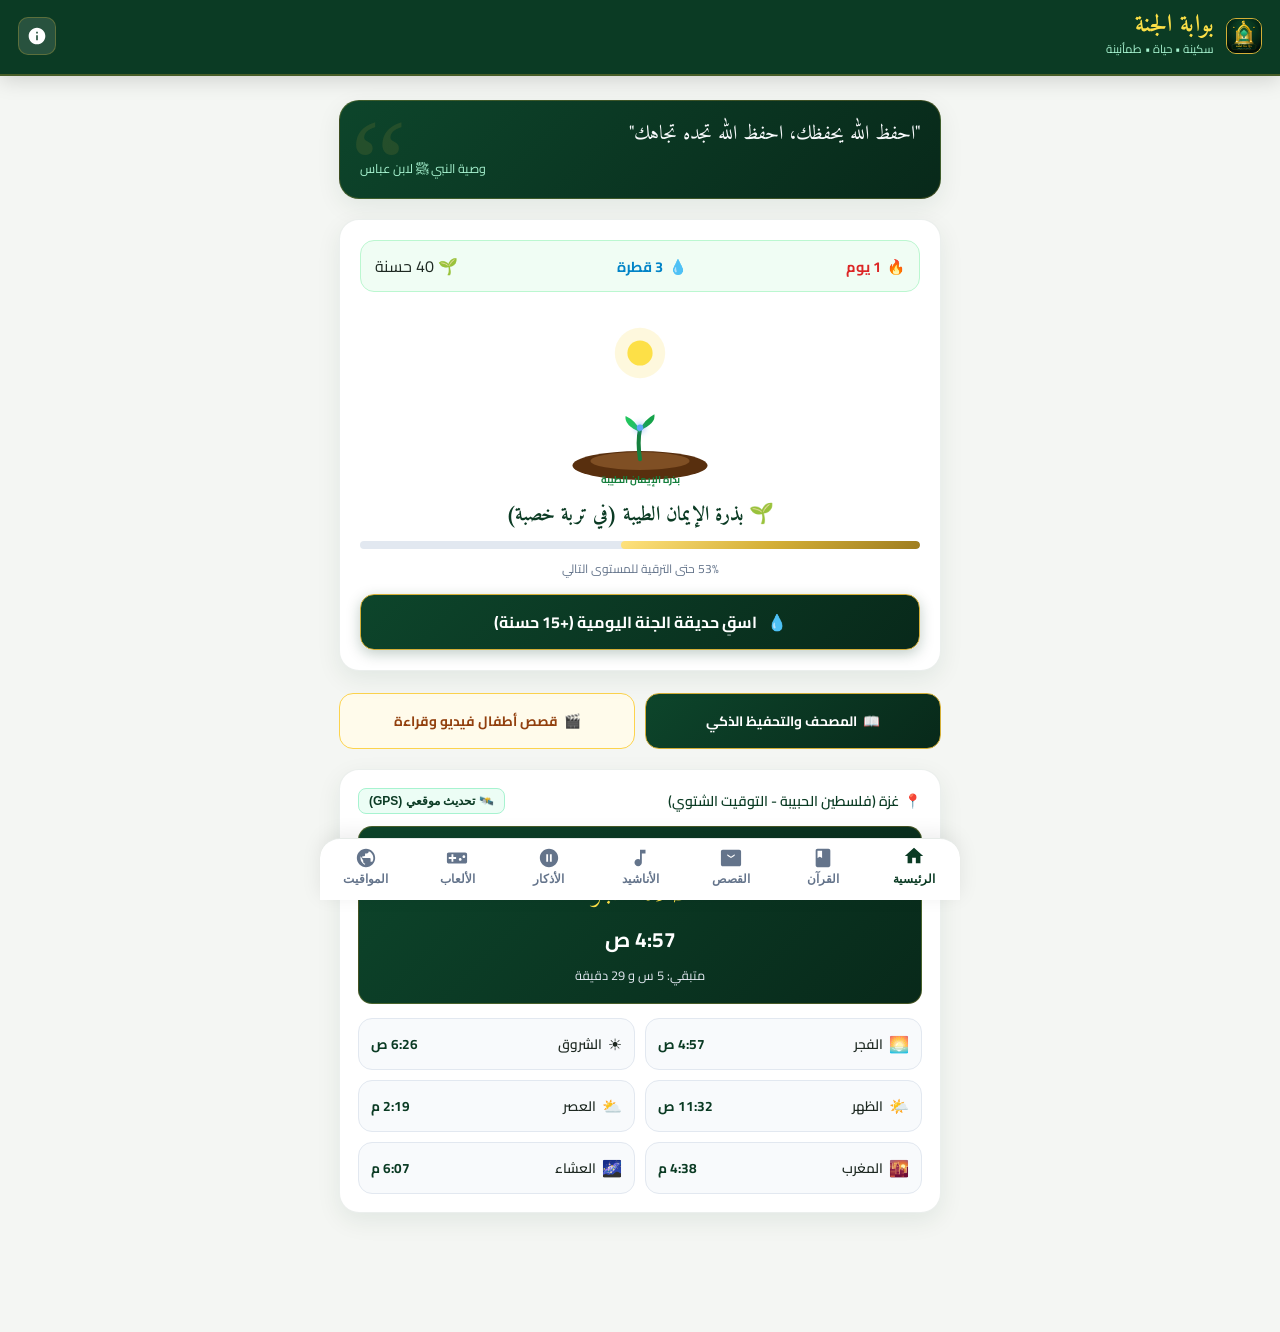
==== commit 0008c954: "Feature: Vibrant animated garden growth, complete Quran ayahs and dual audio memorizer, expanded 18 " ====
--- a/index.html
+++ b/index.html
@@ -204,6 +204,11 @@
 
     <!-- 4. شاشة الصوتيات والأناشيد المبهجة بدون إيقاع -->
     <section class="app-screen" id="screen-audio">
+      <!-- شريط البحث في الأناشيد -->
+      <div style="margin-bottom: 14px;">
+        <input type="text" id="audio-search-input" placeholder="🔍 ابحث في الأناشيد والتلاوات (اسم النشيد، المنشد، الفئة...)" style="width: 100%; padding: 11px 16px; border: 1.5px solid #CBD5E1; border-radius: var(--radius-md); font-family: 'Cairo', sans-serif; font-size: 0.9rem; background: #FFF; outline: none; box-shadow: 0 2px 6px rgba(0,0,0,0.04); transition: border-color 0.2s;" />
+      </div>
+
       <div style="background: #FFFBEB; border: 1px solid #FDE68A; border-radius: var(--radius-md); padding: 12px 14px; margin-bottom: 14px;">
         <span style="font-weight: bold; color: #92400E; font-size: 0.9rem;">أناشيد وتلاوات نقية بدون إيقاع 🎶</span>
         <p style="font-size: 0.78rem; color: #78350F; margin-top: 2px;">أناشيد مبهجة للأطفال عن الأم والصلاة، وتلاوات قرآنية خاشعة تبعث على السكينة.</p>
@@ -333,9 +338,10 @@
           <span style="font-weight: bold; color: var(--primary-emerald);">تحديد موقعك لمواقيت دقيقة:</span>
         </div>
         <select id="city-selector" style="width: 100%; padding: 10px; border-radius: 8px; border: 1px solid #CBD5E1; margin-bottom: 10px; font-family: 'Cairo', sans-serif;">
+          <option value="غزة (فلسطين الحبيبة - التوقيت الشتوي)" selected>🇵🇸 غزة (فلسطين الحبيبة - التوقيت الشتوي)</option>
+          <option value="القدس الشريف">القدس الشريف</option>
           <option value="مكة المكرمة (أم القرى)">مكة المكرمة (أم القرى)</option>
           <option value="المدينة المنورة">المدينة المنورة</option>
-          <option value="القدس الشريف">القدس الشريف</option>
           <option value="القاهرة">القاهرة</option>
           <option value="الرياض">الرياض</option>
           <option value="دبي">دبي</option>
@@ -565,6 +571,9 @@
         <span>🔁</span>
         <span>بدء التكرار والتحفيظ الذكي</span>
       </button>
+
+      <!-- مشغل صوتي مباشر عالي التوافق -->
+      <audio id="quran-html5-audio" controls style="width: 100%; height: 38px; margin-top: 10px; border-radius: 8px; outline: none;"></audio>
     </div>
   </div>
 
--- a/css/style.css
+++ b/css/style.css
@@ -2325,3 +2325,105 @@
   background: #78350F;
   border-color: #FBBF24;
 }
+
+/* ==========================================================================
+   تأثيرات سقاية الحديقة ونمو الشجرة التفاعلية الحية
+   ========================================================================== */
+.animated-droplet {
+  position: absolute;
+  top: -10px;
+  width: 14px;
+  height: 18px;
+  background: radial-gradient(circle at 35% 35%, #93C5FD, #2563EB);
+  border-radius: 50% 50% 50% 50% / 60% 60% 40% 40%;
+  box-shadow: 0 4px 10px rgba(37, 99, 235, 0.4);
+  animation: dropletFall 0.8s cubic-bezier(0.55, 0.055, 0.675, 0.19) forwards;
+  z-index: 10;
+  pointer-events: none;
+}
+
+@keyframes dropletFall {
+  0% {
+    transform: translateY(0) scale(0.6);
+    opacity: 0.95;
+  }
+  80% {
+    transform: translateY(145px) scale(1.1);
+    opacity: 1;
+  }
+  100% {
+    transform: translateY(155px) scale(2, 0.4);
+    opacity: 0;
+  }
+}
+
+.tree-growth-pulse {
+  animation: plantBounce 0.9s ease-out;
+}
+
+@keyframes plantBounce {
+  0% { transform: scale(1); }
+  35% { transform: scale(1.18); filter: drop-shadow(0 0 16px rgba(16, 185, 129, 0.8)); }
+  65% { transform: scale(0.95); }
+  100% { transform: scale(1); filter: drop-shadow(0 0 8px rgba(16, 185, 129, 0.3)); }
+}
+
+.floating-blessing-xp {
+  position: absolute;
+  bottom: 40px;
+  font-weight: 900;
+  font-size: 1.25rem;
+  color: #F59E0B;
+  text-shadow: 0 2px 8px rgba(0,0,0,0.4);
+  animation: floatUpFade 1.4s ease-out forwards;
+  pointer-events: none;
+  z-index: 20;
+}
+
+@keyframes floatUpFade {
+  0% { transform: translateY(0) scale(0.8); opacity: 0; }
+  25% { transform: translateY(-15px) scale(1.2); opacity: 1; }
+  100% { transform: translateY(-60px) scale(1); opacity: 0; }
+}
+
+/* زر استماع الذكر بصوت مسموع */
+.dhikr-actions-row {
+  display: flex;
+  align-items: center;
+  justify-content: space-between;
+  gap: 10px;
+  margin-top: 10px;
+}
+
+.dhikr-sound-btn {
+  background: #F0FDF4;
+  border: 1px solid #86EFAC;
+  color: #166534;
+  padding: 6px 14px;
+  border-radius: 20px;
+  font-family: 'Cairo', sans-serif;
+  font-size: 0.82rem;
+  font-weight: bold;
+  cursor: pointer;
+  display: inline-flex;
+  align-items: center;
+  gap: 6px;
+  transition: all 0.2s ease;
+}
+
+.dhikr-sound-btn:hover {
+  background: #DCFCE7;
+  border-color: #22C55E;
+}
+
+.dhikr-sound-btn.speaking {
+  background: #FEF3C7;
+  border-color: #F59E0B;
+  color: #B45309;
+  animation: pulseSpeaking 1.2s infinite;
+}
+
+@keyframes pulseSpeaking {
+  0%, 100% { transform: scale(1); }
+  50% { transform: scale(1.05); }
+}
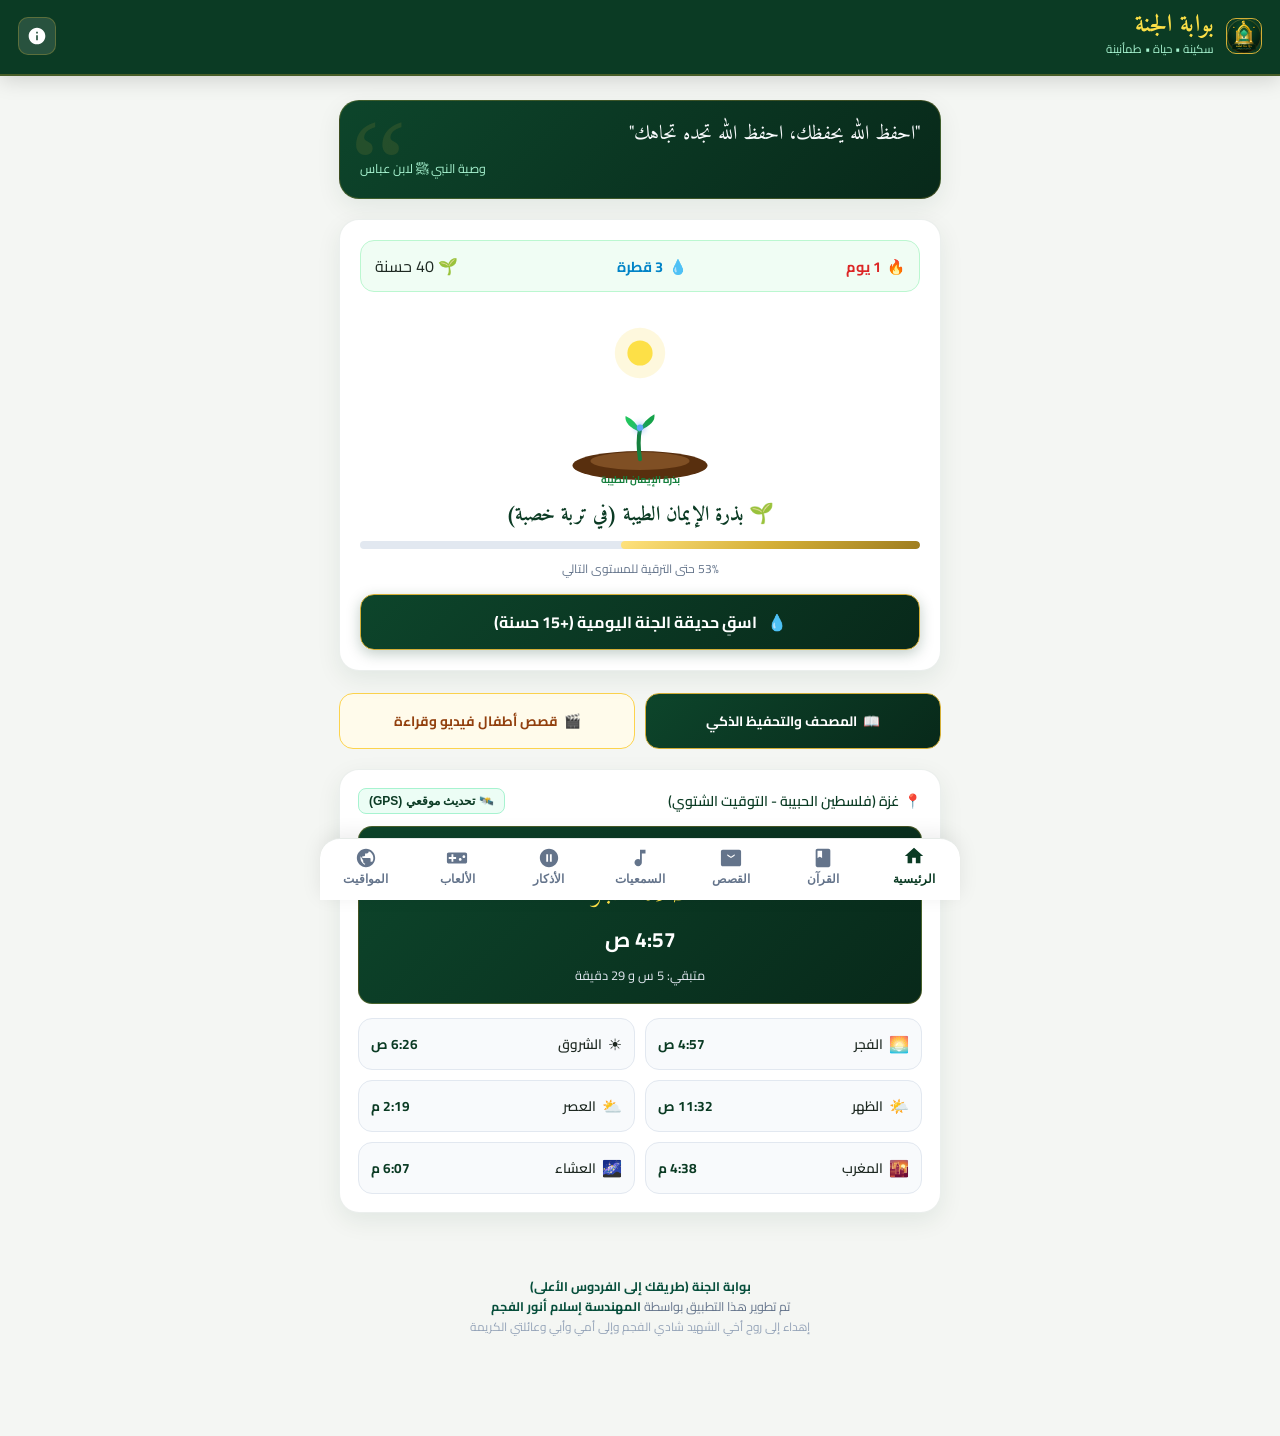
==== commit 1816f678: "feat: complete overhaul of Bawwabat Al-Jannah - offline audio, circular icon, ayah puzzle, and offic" ====
--- a/index.html
+++ b/index.html
@@ -202,16 +202,28 @@
       </div>
     </section>
 
-    <!-- 4. شاشة الصوتيات والأناشيد المبهجة بدون إيقاع -->
+    <!-- 4. شاشة السمعيات الإيمانية والمكتبة الصوتية الشاملة -->
     <section class="app-screen" id="screen-audio">
-      <!-- شريط البحث في الأناشيد -->
-      <div style="margin-bottom: 14px;">
-        <input type="text" id="audio-search-input" placeholder="🔍 ابحث في الأناشيد والتلاوات (اسم النشيد، المنشد، الفئة...)" style="width: 100%; padding: 11px 16px; border: 1.5px solid #CBD5E1; border-radius: var(--radius-md); font-family: 'Cairo', sans-serif; font-size: 0.9rem; background: #FFF; outline: none; box-shadow: 0 2px 6px rgba(0,0,0,0.04); transition: border-color 0.2s;" />
+      <!-- شريط البحث في السمعيات والأناشيد -->
+      <div style="margin-bottom: 12px;">
+        <input type="text" id="audio-search-input" placeholder="🔍 ابحث في السمعيات والأناشيد (سورة النبأ، العفاسي، الأذان، طلع البدر...)" style="width: 100%; padding: 11px 16px; border: 1.5px solid #CBD5E1; border-radius: var(--radius-md); font-family: 'Cairo', sans-serif; font-size: 0.9rem; background: #FFF; outline: none; box-shadow: 0 2px 6px rgba(0,0,0,0.04); transition: border-color 0.2s;" />
+      </div>
+
+      <!-- أزرار التصنيف العلمي للسمعيات والأناشيد -->
+      <div class="audio-filter-scroll-bar" id="audio-filter-bar">
+        <button class="audio-filter-chip active" data-category="all">🌟 الكل (عرض شامل)</button>
+        <button class="audio-filter-chip" data-category="quran_alafasy">📖 تلاوات العفاسي (جزء عم)</button>
+        <button class="audio-filter-chip" data-category="quran_imams">🕌 أئمة الحرم الشريف</button>
+        <button class="audio-filter-chip" data-category="adhan">🕋 أذان الحرم المكي</button>
+        <button class="audio-filter-chip" data-category="kids_quran">👶 المصحف المعلم للأطفال</button>
+        <button class="audio-filter-chip" data-category="ruqyah">🌿 الرقية والتحصين</button>
+        <button class="audio-filter-chip" data-category="nasheed_kids">🎈 أناشيد الأطفال الهادفة</button>
+        <button class="audio-filter-chip" data-category="nasheed_adults">✨ أناشيد وقصائد الكبار</button>
       </div>
 
       <div style="background: #FFFBEB; border: 1px solid #FDE68A; border-radius: var(--radius-md); padding: 12px 14px; margin-bottom: 14px;">
-        <span style="font-weight: bold; color: #92400E; font-size: 0.9rem;">أناشيد وتلاوات نقية بدون إيقاع 🎶</span>
-        <p style="font-size: 0.78rem; color: #78350F; margin-top: 2px;">أناشيد مبهجة للأطفال عن الأم والصلاة، وتلاوات قرآنية خاشعة تبعث على السكينة.</p>
+        <span style="font-weight: bold; color: #92400E; font-size: 0.9rem;">🎙️ المكتبة الصوتية الإيمانية والأناشيد الهادفة</span>
+        <p style="font-size: 0.78rem; color: #78350F; margin-top: 2px;">تلاوات الشيخ مشاري العفاسي، أذان الحرم المكي الشريف، المصحف المعلم للبراعم، ورقية شرعية، إضافة إلى أناشيد هادفة بدون إيقاع.</p>
       </div>
 
       <div class="audio-tracks-list" id="audio-tracks-list">
@@ -256,6 +268,46 @@
 
     <!-- 6. شاشة الألعاب والألغاز الخرافية (الإدمان الإيجابي) -->
     <section class="app-screen" id="screen-games">
+      <!-- لعبة تركيب وترتيب الآيات والسور المباركة (الجديدة كلياً) -->
+      <div class="ayah-puzzle-card" id="ayah-puzzle-game-area">
+        <div class="puzzle-header-row">
+          <div class="puzzle-title-wrap">
+            <h3 id="puzzle-surah-title">🧩 رتّب آيات القرآن الكريم</h3>
+            <span class="puzzle-level-badge" id="puzzle-surah-badge">سورة الكوثر • 3 آيات</span>
+          </div>
+          <span id="puzzle-verse-progress" style="font-size: 0.82rem; font-weight: bold; color: #047857;">الآية 1 من 3</span>
+        </div>
+
+        <div class="puzzle-selector-box">
+          <label style="font-size: 0.82rem; font-weight: bold; color: #334155; display: block; margin-bottom: 5px;">اختر السورة الكريمة للتركيب والحفظ الممتع:</label>
+          <select class="puzzle-select" id="puzzle-level-select"></select>
+        </div>
+
+        <p style="font-size: 0.85rem; color: #475569; margin-bottom: 10px; text-align: center;">انقر على الكلمات بالترتيب الصحيح لتركيب الآية الكريمة ونيل الحسنات:</p>
+
+        <!-- خانات ترتيب كلمات الآية -->
+        <div class="ayah-slots-container" id="puzzle-slots-container"></div>
+
+        <!-- بنك الكلمات المبعثرة -->
+        <div class="ayah-words-bank" id="puzzle-words-bank"></div>
+
+        <div class="puzzle-feedback-hint" id="puzzle-feedback-hint"></div>
+
+        <!-- لافتة الانتصار عند إتمام السورة -->
+        <div class="puzzle-victory-banner" id="puzzle-victory-banner" style="display: none;">
+          <h4 style="color: #064E3B; margin: 0 0 6px; font-size: 1.15rem;">مبارك يا بطل القرآن الكريم! 🎉🌟</h4>
+          <p style="font-size: 0.88rem; color: #047857; margin: 0 0 10px;">أتممت تركيب السورة المباركة بنجاح تام! +50 حسنة و+2 قطرات ماء لحديقة إيمانك 💧🌿</p>
+          <div class="puzzle-actions-row">
+            <button class="btn-game-action" id="btn-listen-puzzle-surah" style="background: #064E3B; color: #FFF;">استمع للتلاوة 🔊</button>
+            <button class="btn-game-action" id="btn-next-puzzle-level" style="background: var(--gold-gradient); color: #062215;">السورة التالية ⬅️</button>
+          </div>
+        </div>
+
+        <div style="display: flex; justify-content: flex-end; margin-top: 10px;">
+          <button class="btn-reset-tasbeeh" id="btn-restart-puzzle" style="font-size: 0.78rem; padding: 4px 12px; background: #F1F5F9; color: #475569; border: 1px solid #CBD5E1;">إعادة السورة 🔄</button>
+        </div>
+      </div>
+
       <!-- لعبة بطاقات الجنة السحرية (Memory Match Game) -->
       <div class="memory-game-card">
         <div class="game-card-header">
@@ -413,16 +465,39 @@
     <!-- 8. شاشة حول التطبيق والتوثيق الحصري الصارم -->
     <section class="app-screen" id="screen-about">
       <div class="about-hero-card">
-        <img src="./assets/icons/app-icon.svg" alt="بوابة الجنة" class="about-app-logo">
+        <img src="./assets/icons/app-icon-circular.png" alt="بوابة الجنة" class="about-app-logo" style="border-radius: 50%; box-shadow: 0 6px 20px rgba(0,0,0,0.15); border: 2px solid #D4AF37;">
         <h2 class="about-title">تطبيق بوابة الجنة</h2>
-        <div class="about-version">الإصدار 2.0.0 الماسي (النسخة المتكاملة للمتاجر)</div>
-
-        <!-- التوثيق الرسمي الصارم والحصري كما طلب المستخدم نصاً دون أي تعديل -->
-        <div class="official-credits-banner">
-          <div class="credits-badge-label">التوثيق والحقوق الحصرية</div>
-          <p class="official-statement-text">
-            تم عمل وتطوير هذا التطبيق بواسطة <span class="gold-highlight">المهندسة إسلام أنور الفجم</span>
+        <div class="about-version">الإصدار 3.0.0 الماسي (النسخة الذهبية المعتمدة للمتاجر)</div>
+
+        <!-- إهداء مؤثر وخالد إلى روح الشهيد والعائلة الكريمة -->
+        <div class="memorial-dedication-card">
+          <div class="memorial-dedication-header">
+            <span>🕊️</span>
+            <span>إهداء خالد إلى روح طاهرة</span>
+            <span>🕊️</span>
+          </div>
+          <div class="memorial-dedication-text">
+            "إهداء إلى روح أخي الشهيد شادي الفجم وإلى أمي وأبي وعائلتي الكريمة"
+          </div>
+          <div class="memorial-dedication-prayer">
+            اللهم اجعل هذا العمل صدقة جارية ونوراً في قبره، واجزه خير الجزاء واجمعه مع النبيين والصديقين والشهداء في الفردوس الأعلى، واحفظ والديّ وأهلي بحفظك الجميل.
+          </div>
+        </div>
+
+        <!-- التوثيق الرسمي الثابت والمعتمد -->
+        <div class="official-author-badge">
+          <div style="font-size: 0.8rem; font-weight: bold; color: #92400E; margin-bottom: 4px;">التوثيق البرمجي والحقوق الحصرية المعتمدة</div>
+          <p class="official-author-text">
+            تم تطوير هذا التطبيق بواسطة <span class="official-author-name">المهندسة إسلام أنور الفجم</span>
           </p>
+        </div>
+
+        <!-- زر التواصل المهني المباشر عبر LinkedIn -->
+        <div style="text-align: center; margin: 12px 0 16px;">
+          <a href="https://www.linkedin.com/in/eslam-alfajem" target="_blank" rel="noopener noreferrer" class="btn-linkedin-profile">
+            <svg viewBox="0 0 24 24"><path d="M19 3a2 2 0 0 1 2 2v14a2 2 0 0 1-2 2H5a2 2 0 0 1-2-2V5a2 2 0 0 1 2-2h14m-.5 15.5v-5.3a3.26 3.26 0 0 0-3.26-3.26c-.85 0-1.84.52-2.28 1.3v-1.11h-2.79v8.37h2.79v-4.93c0-.77.62-1.4 1.39-1.4a1.4 1.4 0 0 1 1.4 1.4v4.93h2.75M6.88 8.56a1.68 1.68 0 0 0 1.68-1.68c0-.93-.75-1.69-1.68-1.69a1.69 1.69 0 0 0-1.69 1.69c0 .93.76 1.68 1.69 1.68m1.39 9.94v-8.37H5.5v8.37h2.77z"/></svg>
+            <span>تواصل مع المهندسة إسلام أنور الفجم عبر LinkedIn ↗</span>
+          </a>
         </div>
 
         <p style="font-size: 0.9rem; line-height: 1.7; color: var(--text-dark); margin: 16px 0;">
@@ -608,12 +683,12 @@
     <div style="flex-grow: 1; overflow-y: auto; display: flex; flex-direction: column; align-items: center; padding: 16px 16px calc(20px + var(--safe-bottom));">
       <!-- أزرار تبديل نمط العرض -->
       <div class="theater-mode-tabs">
-        <button class="theater-tab-btn active" id="tab-btn-interactive-stage">🎬 مسرح المشاهد التفاعلي</button>
-        <button class="theater-tab-btn" id="tab-btn-video-stream">📺 بث الفيديو المباشر</button>
+        <button class="theater-tab-btn active" id="tab-btn-video-stream">📺 بث الفيديو المباشر</button>
+        <button class="theater-tab-btn" id="tab-btn-interactive-stage">🎬 مسرح المشاهد التفاعلي</button>
       </div>
 
       <!-- 1. بطاقة المسرح الكرتوني التفاعلي (جاهزة 100% وتعمل دون انقطاع) -->
-      <div class="interactive-theater-card" id="theater-stage-container">
+      <div class="interactive-theater-card" id="theater-stage-container" style="display: none;">
         <div class="theater-scene-badge" id="theater-scene-badge">المشهد 1 من 4</div>
         <div class="theater-scene-stage" id="theater-scene-stage">
           <div class="scene-anim-char pop-in">👦🧕</div>
@@ -633,8 +708,11 @@
       </div>
 
       <!-- 2. حاوية بث الفيديو المباشر -->
-      <div class="kids-video-frame-container" id="theater-video-container" style="display: none; width: 100%; max-width: 520px;">
-        <iframe id="kids-video-iframe" src="" allowfullscreen allow="autoplay"></iframe>
+      <div id="theater-video-container" style="display: block; width: 100%; max-width: 520px;">
+        <div class="kids-video-frame-container" style="margin-top: 0;">
+          <iframe id="kids-video-iframe" src="" allowfullscreen allow="accelerometer; autoplay; clipboard-write; encrypted-media; gyroscope; picture-in-picture; web-share"></iframe>
+        </div>
+        <div id="theater-video-direct-btn" style="margin-top: 14px; text-align: center;"></div>
       </div>
 
       <p style="color: var(--text-muted); font-size: 0.8rem; margin-top: 14px; text-align: center;">
@@ -661,7 +739,7 @@
     </button>
     <button class="bottom-nav-item" data-tab="audio">
       <svg viewBox="0 0 24 24"><path d="M12 3v10.55c-.59-.34-1.27-.55-2-.55-2.21 0-4 1.79-4 4s1.79 4 4 4 4-1.79 4-4V7h4V3h-6z"/></svg>
-      <span>الأناشيد</span>
+      <span>السمعيات</span>
     </button>
     <button class="bottom-nav-item" data-tab="dhikr">
       <svg viewBox="0 0 24 24"><path d="M12 2C6.48 2 2 6.48 2 12s4.48 10 10 10 10-4.48 10-10S17.52 2 12 2zm-1 14H9V8h2v8zm4 0h-2V8h2v8z"/></svg>
@@ -677,6 +755,13 @@
     </button>
   </nav>
 
+  <!-- التذييل الرسمي والإهداء العام -->
+  <footer class="app-global-footer">
+    <strong>بوابة الجنة (طريقك إلى الفردوس الأعلى)</strong><br>
+    تم تطوير هذا التطبيق بواسطة <strong>المهندسة إسلام أنور الفجم</strong><br>
+    <span style="font-size: 0.74rem; color: #94A3B8;">إهداء إلى روح أخي الشهيد شادي الفجم وإلى أمي وأبي وعائلتي الكريمة</span>
+  </footer>
+
   <!-- إشعار Toast العائم -->
   <div class="app-toast" id="app-toast"></div>
 
@@ -690,6 +775,7 @@
   <script src="./js/garden-game.js"></script>
   <script src="./js/quiz-game.js"></script>
   <script src="./js/memory-game.js"></script>
+  <script src="./js/ayah-puzzle.js"></script>
   <script src="./js/kids-stories.js"></script>
   <script src="./js/quran.js"></script>
   <script src="./js/app.js"></script>
--- a/css/style.css
+++ b/css/style.css
@@ -2427,3 +2427,339 @@
   0%, 100% { transform: scale(1); }
   50% { transform: scale(1.05); }
 }
+
+/* ===================================================================
+   أشرطة تصنيف السمعيات والمكتبة الصوتية
+=================================================================== */
+.audio-filter-scroll-bar {
+  display: flex;
+  gap: 8px;
+  overflow-x: auto;
+  padding: 6px 2px 14px;
+  scrollbar-width: none;
+  -webkit-overflow-scrolling: touch;
+}
+.audio-filter-scroll-bar::-webkit-scrollbar {
+  display: none;
+}
+.audio-filter-chip {
+  flex-shrink: 0;
+  padding: 8px 16px;
+  border-radius: 20px;
+  border: 1.5px solid #CBD5E1;
+  background: #FFFFFF;
+  color: #334155;
+  font-family: 'Cairo', sans-serif;
+  font-size: 0.84rem;
+  font-weight: 600;
+  cursor: pointer;
+  transition: all 0.25s cubic-bezier(0.4, 0, 0.2, 1);
+  box-shadow: 0 1px 3px rgba(0,0,0,0.05);
+}
+.audio-filter-chip:hover {
+  background: #F8FAFC;
+  border-color: #94A3B8;
+  transform: translateY(-1px);
+}
+.audio-filter-chip.active {
+  background: linear-gradient(135deg, #064E3B, #0F766E);
+  color: #FFFFFF;
+  border-color: #064E3B;
+  box-shadow: 0 4px 12px rgba(6, 78, 59, 0.25);
+  font-weight: bold;
+}
+
+/* ===================================================================
+   لعبة تركيب وترتيب الآيات والسور المباركة (Ayah Puzzle Game)
+=================================================================== */
+.ayah-puzzle-card {
+  background: linear-gradient(145deg, #FFFFFF, #F8FAFC);
+  border: 1.5px solid #E2E8F0;
+  border-radius: var(--radius-lg);
+  padding: 20px;
+  margin-bottom: 22px;
+  box-shadow: 0 8px 24px rgba(0, 0, 0, 0.05);
+  position: relative;
+  overflow: hidden;
+}
+.ayah-puzzle-card::before {
+  content: '';
+  position: absolute;
+  top: 0;
+  right: 0;
+  left: 0;
+  height: 4px;
+  background: linear-gradient(90deg, #D97706, #10B981, #D97706);
+}
+.puzzle-header-row {
+  display: flex;
+  justify-content: space-between;
+  align-items: center;
+  flex-wrap: wrap;
+  gap: 10px;
+  margin-bottom: 16px;
+}
+.puzzle-title-wrap h3 {
+  font-family: 'Amiri', serif;
+  font-size: 1.45rem;
+  color: #064E3B;
+  margin: 0;
+  display: flex;
+  align-items: center;
+  gap: 8px;
+}
+.puzzle-level-badge {
+  display: inline-block;
+  font-size: 0.78rem;
+  background: #FEF3C7;
+  color: #92400E;
+  padding: 3px 10px;
+  border-radius: 12px;
+  font-weight: 700;
+  border: 1px solid #FDE68A;
+}
+.puzzle-selector-box {
+  width: 100%;
+  margin-bottom: 16px;
+}
+.puzzle-select {
+  width: 100%;
+  padding: 10px 14px;
+  border-radius: var(--radius-md);
+  border: 1.5px solid #CBD5E1;
+  background: #FFFFFF;
+  font-family: 'Cairo', sans-serif;
+  font-size: 0.9rem;
+  color: #0F172A;
+  outline: none;
+  cursor: pointer;
+  transition: border-color 0.2s;
+}
+.puzzle-select:focus {
+  border-color: #064E3B;
+}
+.ayah-slots-container {
+  display: flex;
+  flex-wrap: wrap;
+  gap: 8px;
+  min-height: 70px;
+  padding: 14px;
+  background: #F1F5F9;
+  border: 2px dashed #94A3B8;
+  border-radius: var(--radius-md);
+  margin-bottom: 18px;
+  align-items: center;
+  justify-content: center;
+  transition: all 0.3s ease;
+}
+.ayah-slots-container.verse-complete-glow {
+  background: #ECFDF5;
+  border-color: #10B981;
+  box-shadow: 0 0 18px rgba(16, 185, 129, 0.3);
+}
+.ayah-word-slot {
+  min-width: 54px;
+  height: 44px;
+  padding: 0 12px;
+  border-radius: 8px;
+  display: flex;
+  align-items: center;
+  justify-content: center;
+  font-family: 'Amiri', serif;
+  font-size: 1.3rem;
+  font-weight: bold;
+  transition: all 0.25s ease;
+}
+.ayah-word-slot.empty {
+  background: #E2E8F0;
+  color: #94A3B8;
+  border: 1px dashed #CBD5E1;
+  font-family: 'Cairo', sans-serif;
+  font-size: 0.85rem;
+}
+.ayah-word-slot.filled {
+  background: linear-gradient(135deg, #064E3B, #0F766E);
+  color: #FFFFFF;
+  border: 1px solid #047857;
+  box-shadow: 0 3px 8px rgba(6, 78, 59, 0.25);
+}
+.ayah-words-bank {
+  display: flex;
+  flex-wrap: wrap;
+  gap: 10px;
+  justify-content: center;
+  margin-bottom: 16px;
+  min-height: 50px;
+}
+.ayah-word-tile {
+  background: #FFFFFF;
+  border: 1.5px solid #047857;
+  color: #064E3B;
+  padding: 8px 16px;
+  border-radius: 12px;
+  font-family: 'Amiri', serif;
+  font-size: 1.35rem;
+  font-weight: bold;
+  cursor: pointer;
+  box-shadow: 0 3px 8px rgba(0, 0, 0, 0.06);
+  transition: all 0.2s cubic-bezier(0.4, 0, 0.2, 1);
+  user-select: none;
+}
+.ayah-word-tile:hover {
+  background: #ECFDF5;
+  transform: translateY(-2px);
+  box-shadow: 0 5px 12px rgba(6, 78, 59, 0.15);
+}
+.ayah-word-tile.placed {
+  opacity: 0.25;
+  pointer-events: none;
+  transform: scale(0.92);
+  border-color: #CBD5E1;
+}
+.ayah-word-tile.shake-error {
+  animation: shakeWord 0.45s ease;
+  border-color: #EF4444;
+  background: #FEF2F2;
+  color: #B91C1C;
+}
+@keyframes shakeWord {
+  0%, 100% { transform: translateX(0); }
+  20%, 60% { transform: translateX(-6px); }
+  40%, 80% { transform: translateX(6px); }
+}
+.puzzle-feedback-hint {
+  text-align: center;
+  font-size: 0.85rem;
+  color: #B45309;
+  min-height: 20px;
+  font-weight: 600;
+  transition: opacity 0.3s;
+}
+.puzzle-victory-banner {
+  background: linear-gradient(135deg, #ECFDF5, #D1FAE5);
+  border: 1.5px solid #34D399;
+  border-radius: var(--radius-md);
+  padding: 16px;
+  text-align: center;
+  margin-top: 14px;
+}
+.puzzle-actions-row {
+  display: flex;
+  gap: 10px;
+  justify-content: center;
+  margin-top: 12px;
+}
+
+/* ===================================================================
+   الإهداء الخالد والتوثيق الرسمي الفاخر وزر LinkedIn
+=================================================================== */
+.memorial-dedication-card {
+  background: linear-gradient(135deg, #032B1A, #064E3B);
+  color: #FFFFFF;
+  border: 2px solid #D4AF37;
+  border-radius: var(--radius-lg);
+  padding: 22px 18px;
+  margin: 18px 0;
+  text-align: center;
+  box-shadow: 0 10px 30px rgba(3, 43, 26, 0.35);
+  position: relative;
+  overflow: hidden;
+}
+.memorial-dedication-card::after {
+  content: '🕊️';
+  position: absolute;
+  top: 10px;
+  left: 12px;
+  font-size: 1.5rem;
+  opacity: 0.4;
+}
+.memorial-dedication-header {
+  font-family: 'Amiri', serif;
+  font-size: 1.25rem;
+  color: #FDE047;
+  font-weight: bold;
+  margin-bottom: 8px;
+  display: flex;
+  align-items: center;
+  justify-content: center;
+  gap: 8px;
+}
+.memorial-dedication-text {
+  font-family: 'Amiri', serif;
+  font-size: 1.45rem;
+  font-weight: bold;
+  line-height: 1.8;
+  color: #FFFFFF;
+  margin: 10px 0;
+  text-shadow: 0 2px 4px rgba(0,0,0,0.4);
+}
+.memorial-dedication-prayer {
+  font-size: 0.88rem;
+  color: #D1FAE5;
+  line-height: 1.6;
+  margin-top: 8px;
+  font-style: italic;
+}
+
+.official-author-badge {
+  background: #FFFBEB;
+  border: 1.5px solid #F59E0B;
+  border-radius: var(--radius-md);
+  padding: 14px 16px;
+  text-align: center;
+  margin: 16px 0;
+}
+.official-author-text {
+  font-size: 1.05rem;
+  font-weight: 700;
+  color: #78350F;
+  margin: 0;
+}
+.official-author-name {
+  color: #064E3B;
+  font-size: 1.15rem;
+  font-weight: 900;
+  text-decoration: underline;
+  text-decoration-color: #D97706;
+}
+
+.btn-linkedin-profile {
+  display: inline-flex;
+  align-items: center;
+  justify-content: center;
+  gap: 10px;
+  background: #0A66C2;
+  color: #FFFFFF !important;
+  text-decoration: none;
+  font-family: 'Cairo', sans-serif;
+  font-size: 0.95rem;
+  font-weight: 700;
+  padding: 12px 24px;
+  border-radius: 30px;
+  box-shadow: 0 4px 14px rgba(10, 102, 194, 0.35);
+  transition: all 0.25s ease;
+  margin: 10px 0 16px;
+  cursor: pointer;
+}
+.btn-linkedin-profile:hover {
+  background: #004182;
+  transform: translateY(-2px);
+  box-shadow: 0 6px 18px rgba(10, 102, 194, 0.45);
+}
+.btn-linkedin-profile svg {
+  width: 20px;
+  height: 20px;
+  fill: currentColor;
+}
+
+.app-global-footer {
+  text-align: center;
+  font-size: 0.78rem;
+  color: #64748B;
+  padding: 20px 14px calc(24px + var(--safe-bottom));
+  line-height: 1.6;
+}
+.app-global-footer strong {
+  color: #064E3B;
+}
+
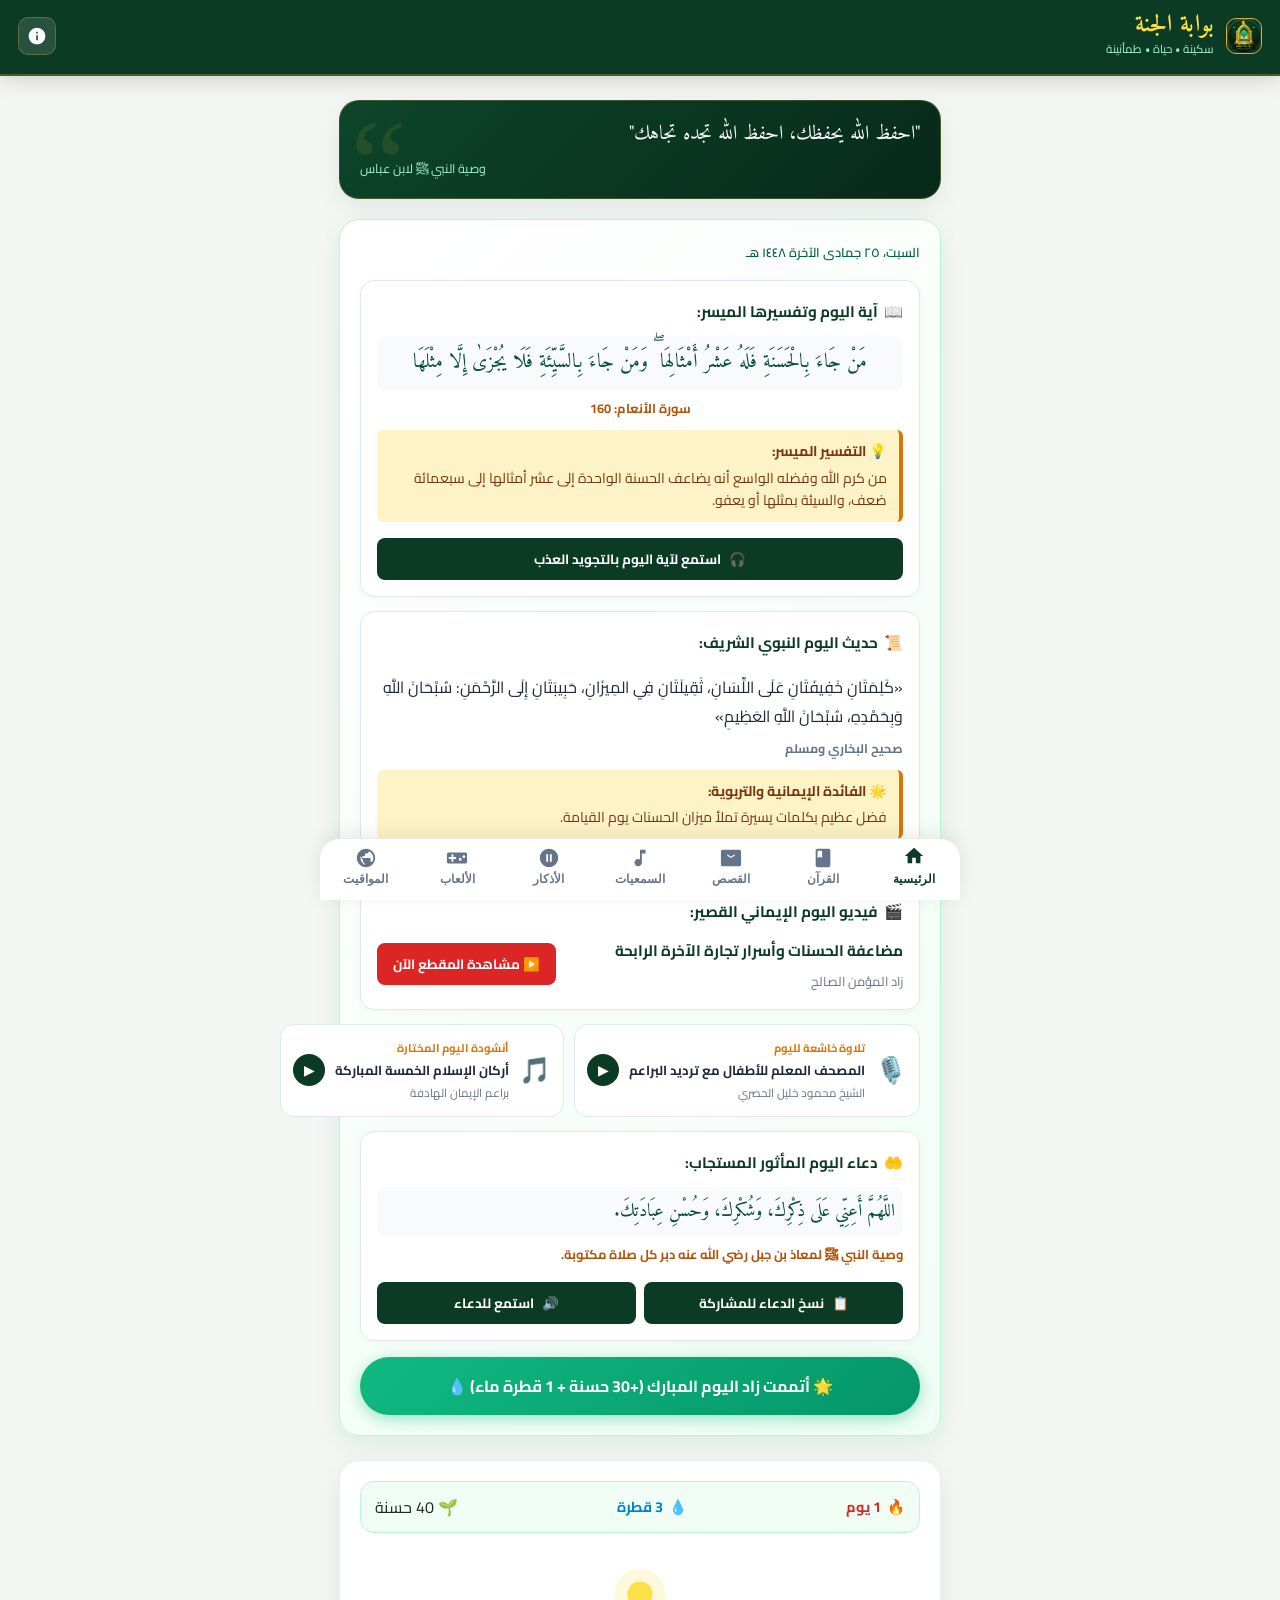
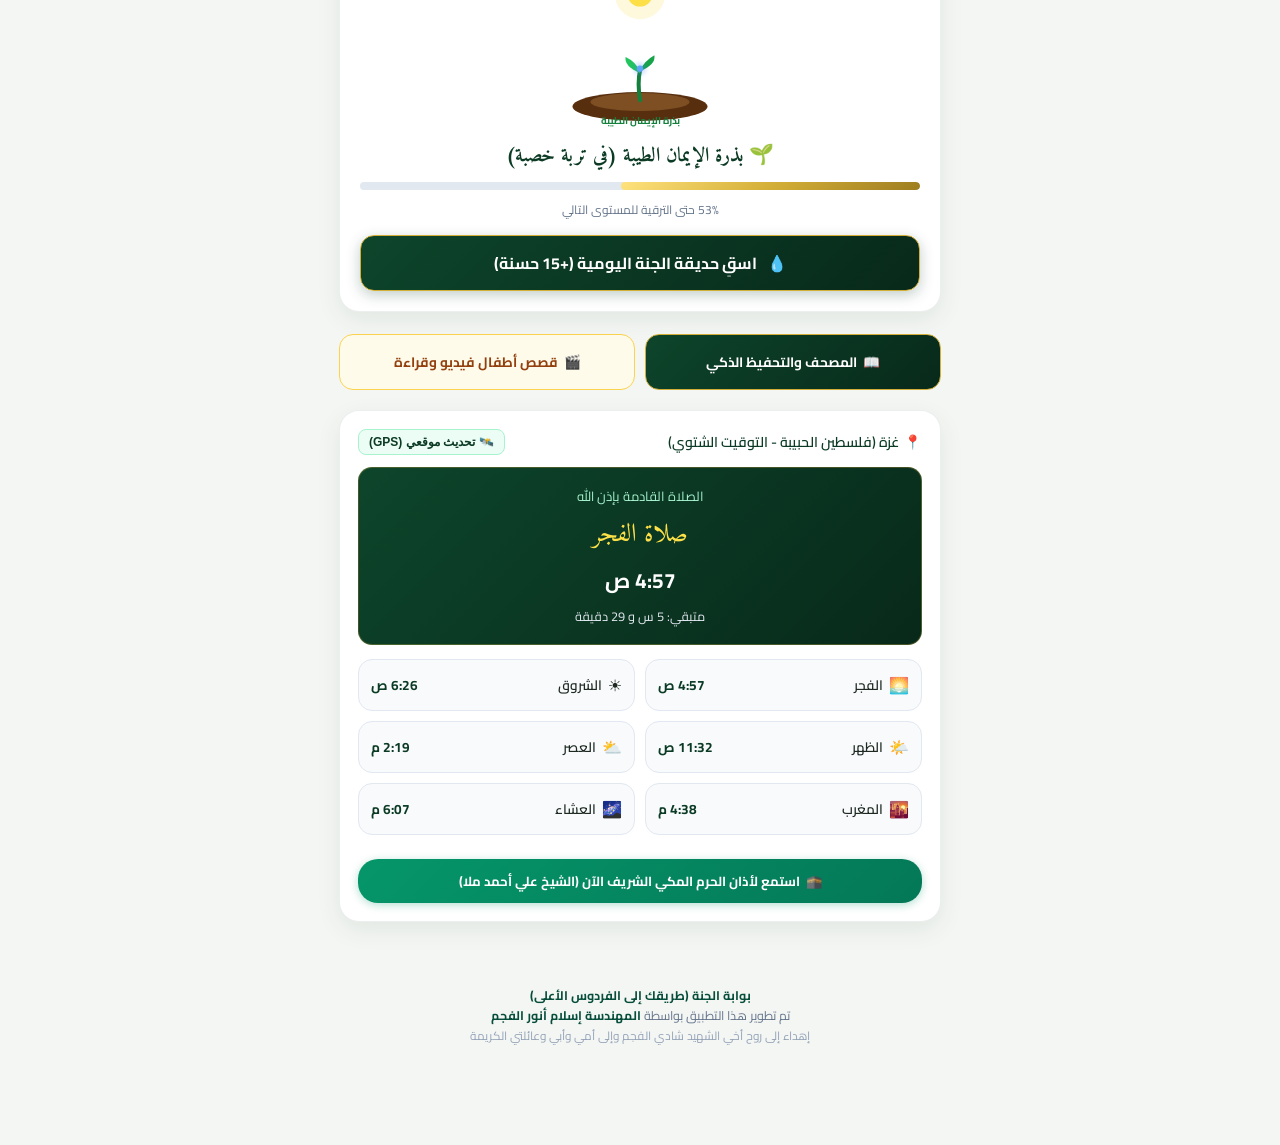
==== commit 0f8c904b: "feat: comprehensive religious overhaul - written Quran with Tafsir, background media session, daily " ====
--- a/index.html
+++ b/index.html
@@ -53,6 +53,9 @@
         <div class="quote-source" id="daily-quote-source">سورة الرعد: 28</div>
       </div>
 
+      <!-- نظام التحديث اليومي التلقائي (Dynamic Daily Content Feed) -->
+      <div id="dynamic-daily-feed-container"></div>
+
       <!-- حديقة الفردوس الافتراضية (نظام الجذب الذكي والإدمان الإيجابي) -->
       <div class="garden-hero-card">
         <div class="garden-stats-bar">
@@ -166,6 +169,13 @@
             </div>
             <span class="prayer-time-val" id="time-isha">07:35 م</span>
           </div>
+        </div>
+
+        <div style="text-align: center; margin-top: 14px;">
+          <button class="btn-play-makkah-adhan" style="width: 100%; justify-content: center; padding: 10px 16px;">
+            <span>🕋</span>
+            <span>استمع لأذان الحرم المكي الشريف الآن (الشيخ علي أحمد ملا)</span>
+          </button>
         </div>
       </div>
     </section>
@@ -219,6 +229,7 @@
         <button class="audio-filter-chip" data-category="ruqyah">🌿 الرقية والتحصين</button>
         <button class="audio-filter-chip" data-category="nasheed_kids">🎈 أناشيد الأطفال الهادفة</button>
         <button class="audio-filter-chip" data-category="nasheed_adults">✨ أناشيد وقصائد الكبار</button>
+        <button class="audio-filter-chip" data-category="nasheed_rhythm">🥁 أناشيد إسلامية بإيقاع</button>
       </div>
 
       <div style="background: #FFFBEB; border: 1px solid #FDE68A; border-radius: var(--radius-md); padding: 12px 14px; margin-bottom: 14px;">
@@ -268,6 +279,9 @@
 
     <!-- 6. شاشة الألعاب والألغاز الخرافية (الإدمان الإيجابي) -->
     <section class="app-screen" id="screen-games">
+      <!-- لعبة ومسابقات قصص الأنبياء الكرام (Prophets Quest) -->
+      <div id="prophets-quest-container"></div>
+
       <!-- لعبة تركيب وترتيب الآيات والسور المباركة (الجديدة كلياً) -->
       <div class="ayah-puzzle-card" id="ayah-puzzle-game-area">
         <div class="puzzle-header-row">
@@ -427,6 +441,11 @@
             <input type="checkbox" id="notif-isha" class="prayer-notif-switch" checked>
           </label>
         </div>
+
+        <button class="btn-play-makkah-adhan" style="width: 100%; justify-content: center; padding: 12px; margin-top: 14px; font-size: 0.95rem;">
+          <span>🕋</span>
+          <span>استمع لأذان الحرم المكي الشريف الآن (الشيخ علي أحمد ملا)</span>
+        </button>
       </div>
 
       <!-- بوصلة القبلة التفاعلية الحية -->
@@ -609,7 +628,10 @@
         <div class="mushaf-header-title" id="mushaf-surah-title">سُورَةُ الفَاتِحَة</div>
         <div class="mushaf-header-sub" id="mushaf-surah-meta">مكية • 7 آيات</div>
       </div>
-      <div style="display: flex; gap: 6px;">
+      <div style="display: flex; gap: 6px; align-items: center;">
+        <button id="btn-toggle-tafsir" class="btn-tafsir-toggle">
+          <span>💡</span> <span>التفسير الميسر</span>
+        </button>
         <button id="btn-quran-font-plus" style="background: rgba(255,255,255,0.15); border: none; color: #FFF; width: 34px; height: 34px; border-radius: 8px; font-weight: bold; cursor: pointer;">A+</button>
         <button id="btn-quran-font-minus" style="background: rgba(255,255,255,0.15); border: none; color: #FFF; width: 34px; height: 34px; border-radius: 8px; font-weight: bold; cursor: pointer;">A-</button>
       </div>
@@ -776,6 +798,8 @@
   <script src="./js/quiz-game.js"></script>
   <script src="./js/memory-game.js"></script>
   <script src="./js/ayah-puzzle.js"></script>
+  <script src="./js/prophets-quest.js"></script>
+  <script src="./js/daily-feed.js"></script>
   <script src="./js/kids-stories.js"></script>
   <script src="./js/quran.js"></script>
   <script src="./js/app.js"></script>
--- a/css/style.css
+++ b/css/style.css
@@ -2763,3 +2763,585 @@
   color: #064E3B;
 }
 
+/* ===================================================================
+   نظام التحديث اليومي التلقائي (Dynamic Daily Feed)
+=================================================================== */
+.daily-feed-card {
+  background: linear-gradient(135deg, #FFFFFF 0%, #F0FDF4 100%);
+  border: 1.5px solid #BBF7D0;
+  border-radius: var(--radius-lg);
+  padding: 20px;
+  margin-bottom: 24px;
+  box-shadow: 0 8px 24px rgba(16, 185, 129, 0.12);
+}
+
+.daily-feed-header {
+  display: flex;
+  justify-content: space-between;
+  align-items: center;
+  margin-bottom: 16px;
+  flex-wrap: wrap;
+  gap: 8px;
+}
+
+.daily-feed-badge {
+  display: inline-flex;
+  align-items: center;
+  gap: 6px;
+  background: var(--primary-emerald);
+  color: #FDFEFE;
+  padding: 6px 14px;
+  border-radius: 20px;
+  font-size: 0.88rem;
+  font-weight: 700;
+  box-shadow: 0 2px 8px rgba(11, 59, 36, 0.2);
+}
+
+.daily-feed-date {
+  font-size: 0.8rem;
+  color: #065F46;
+  font-weight: 600;
+}
+
+.feed-section-block {
+  background: #FFFFFF;
+  border: 1px solid #E2E8F0;
+  border-radius: var(--radius-md);
+  padding: 16px;
+  margin-bottom: 14px;
+  box-shadow: 0 2px 8px rgba(0, 0, 0, 0.03);
+}
+
+.feed-sub-title {
+  display: flex;
+  align-items: center;
+  gap: 6px;
+  color: var(--primary-emerald);
+  font-size: 0.95rem;
+  margin-bottom: 10px;
+}
+
+.feed-ayah-verse {
+  font-family: 'Amiri', serif;
+  font-size: 1.25rem;
+  line-height: 1.9;
+  color: #064E3B;
+  text-align: center;
+  padding: 8px 12px;
+  background: #F8FAFC;
+  border-radius: 8px;
+  margin-bottom: 6px;
+}
+
+.feed-surah-ref {
+  text-align: center;
+  font-size: 0.8rem;
+  color: #B45309;
+  font-weight: bold;
+  margin-bottom: 10px;
+}
+
+.feed-tafsir-box, .feed-lesson-box {
+  background: #FEF3C7;
+  border-right: 4px solid #D97706;
+  border-radius: 6px;
+  padding: 10px 12px;
+  font-size: 0.88rem;
+  color: #78350F;
+  line-height: 1.6;
+  margin-bottom: 10px;
+}
+
+.tafsir-tag, .lesson-tag {
+  font-weight: 700;
+  display: block;
+  margin-bottom: 4px;
+}
+
+.btn-feed-audio, .btn-feed-action {
+  display: inline-flex;
+  align-items: center;
+  justify-content: center;
+  gap: 8px;
+  background: var(--primary-emerald);
+  color: #FFF;
+  border: none;
+  padding: 8px 16px;
+  border-radius: 8px;
+  font-family: 'Cairo', sans-serif;
+  font-size: 0.84rem;
+  font-weight: 700;
+  cursor: pointer;
+  width: 100%;
+  margin-top: 6px;
+  transition: all 0.2s;
+}
+
+.btn-feed-audio:hover, .btn-feed-action:hover {
+  background: #065F46;
+  transform: translateY(-1px);
+}
+
+.feed-hadith-text {
+  font-size: 1rem;
+  line-height: 1.8;
+  color: #1E293B;
+  padding: 6px 0;
+}
+
+.feed-hadith-source {
+  font-size: 0.78rem;
+  color: #64748B;
+  font-weight: bold;
+  margin-bottom: 10px;
+}
+
+.feed-video-preview {
+  display: flex;
+  justify-content: space-between;
+  align-items: center;
+  gap: 12px;
+  flex-wrap: wrap;
+}
+
+.feed-video-info h4 {
+  margin: 0 0 4px;
+  color: var(--primary-emerald);
+  font-size: 0.95rem;
+}
+
+.feed-video-info p {
+  margin: 0;
+  font-size: 0.8rem;
+  color: #64748B;
+}
+
+.btn-feed-watch-video {
+  background: #DC2626;
+  color: #FFF;
+  border: none;
+  padding: 8px 16px;
+  border-radius: 8px;
+  font-family: 'Cairo', sans-serif;
+  font-size: 0.84rem;
+  font-weight: 700;
+  cursor: pointer;
+}
+
+.feed-audio-duo-row {
+  display: grid;
+  grid-template-columns: 1fr 1fr;
+  gap: 10px;
+  margin-bottom: 14px;
+}
+
+.audio-mini-card {
+  background: #FFFFFF;
+  border: 1px solid #E2E8F0;
+  border-radius: var(--radius-md);
+  padding: 12px;
+  display: flex;
+  align-items: center;
+  gap: 10px;
+}
+
+.duo-icon {
+  font-size: 1.6rem;
+}
+
+.duo-meta {
+  flex: 1;
+  min-width: 0;
+}
+
+.duo-type {
+  display: block;
+  font-size: 0.7rem;
+  color: #D97706;
+  font-weight: bold;
+}
+
+.duo-title {
+  display: block;
+  font-size: 0.82rem;
+  color: #1E293B;
+  white-space: nowrap;
+  overflow: hidden;
+  text-overflow: ellipsis;
+}
+
+.duo-artist {
+  display: block;
+  font-size: 0.72rem;
+  color: #64748B;
+}
+
+.btn-duo-play {
+  width: 32px;
+  height: 32px;
+  border-radius: 50%;
+  background: var(--primary-emerald);
+  color: #FFF;
+  border: none;
+  font-size: 0.85rem;
+  cursor: pointer;
+}
+
+.feed-dua-text {
+  font-family: 'Amiri', serif;
+  font-size: 1.15rem;
+  line-height: 1.8;
+  color: #064E3B;
+  padding: 8px;
+  background: #F8FAFC;
+  border-radius: 8px;
+  margin-bottom: 6px;
+}
+
+.feed-dua-reward {
+  font-size: 0.8rem;
+  color: #B45309;
+  font-weight: bold;
+  margin-bottom: 10px;
+}
+
+.dua-btn-actions {
+  display: grid;
+  grid-template-columns: 1fr 1fr;
+  gap: 8px;
+}
+
+.feed-completion-wrapper {
+  margin-top: 16px;
+  text-align: center;
+}
+
+.btn-complete-daily-feed {
+  background: linear-gradient(135deg, #10B981 0%, #059669 100%);
+  color: #FFF;
+  border: none;
+  padding: 14px 24px;
+  border-radius: 30px;
+  font-family: 'Cairo', sans-serif;
+  font-size: 1rem;
+  font-weight: 700;
+  box-shadow: 0 4px 16px rgba(16, 185, 129, 0.4);
+  cursor: pointer;
+  width: 100%;
+}
+
+.completed-feed-banner {
+  background: #DCFCE7;
+  color: #166534;
+  border: 1px solid #86EFAC;
+  padding: 12px 16px;
+  border-radius: var(--radius-md);
+  font-weight: 700;
+  font-size: 0.88rem;
+  display: flex;
+  align-items: center;
+  gap: 8px;
+}
+
+/* ===================================================================
+   مسابقات وتاريخ الأنبياء (Prophets Quest)
+=================================================================== */
+.prophets-quest-card {
+  background: var(--card-bg);
+  border: 1.5px solid #FCD34D;
+  border-radius: var(--radius-lg);
+  padding: 20px;
+  box-shadow: var(--shadow-md);
+  margin-bottom: 24px;
+}
+
+.pq-header-bar {
+  display: flex;
+  justify-content: space-between;
+  align-items: center;
+  margin-bottom: 12px;
+}
+
+.pq-step-badge, .pq-score-badge {
+  display: inline-flex;
+  align-items: center;
+  gap: 6px;
+  padding: 4px 12px;
+  border-radius: 20px;
+  font-size: 0.82rem;
+  font-weight: bold;
+}
+
+.pq-step-badge {
+  background: #FEF3C7;
+  color: #92400E;
+}
+
+.pq-score-badge {
+  background: #D1FAE5;
+  color: #065F46;
+}
+
+.pq-progress-track {
+  height: 6px;
+  background: #E2E8F0;
+  border-radius: 3px;
+  overflow: hidden;
+  margin-bottom: 16px;
+}
+
+.pq-progress-fill {
+  height: 100%;
+  background: linear-gradient(90deg, #F59E0B, #10B981);
+  transition: width 0.3s ease;
+}
+
+.prophet-identity-box {
+  display: flex;
+  align-items: center;
+  gap: 14px;
+  background: #F8FAFC;
+  border: 1px solid #E2E8F0;
+  border-radius: var(--radius-md);
+  padding: 14px;
+  margin-bottom: 16px;
+}
+
+.prophet-icon-circle {
+  width: 52px;
+  height: 52px;
+  border-radius: 50%;
+  background: #FEF3C7;
+  border: 2px solid #F59E0B;
+  display: flex;
+  align-items: center;
+  justify-content: center;
+  font-size: 1.8rem;
+  flex-shrink: 0;
+}
+
+.prophet-name {
+  margin: 0 0 2px;
+  color: var(--primary-emerald);
+  font-size: 1.15rem;
+}
+
+.prophet-title-tag {
+  display: inline-block;
+  font-size: 0.78rem;
+  color: #D97706;
+  font-weight: bold;
+}
+
+.prophet-era-text {
+  display: block;
+  font-size: 0.74rem;
+  color: #64748B;
+  margin-top: 2px;
+}
+
+.pq-question-bubble {
+  background: #EFF6FF;
+  border-right: 4px solid #3B82F6;
+  padding: 14px 16px;
+  border-radius: 8px;
+  font-size: 1rem;
+  line-height: 1.7;
+  color: #1E3A8A;
+  font-weight: 600;
+  margin-bottom: 16px;
+}
+
+.pq-options-grid {
+  display: grid;
+  grid-template-columns: 1fr;
+  gap: 10px;
+  margin-bottom: 16px;
+}
+
+.pq-option-btn {
+  background: #FFFFFF;
+  border: 1.5px solid #CBD5E1;
+  border-radius: 12px;
+  padding: 12px 14px;
+  text-align: right;
+  font-family: 'Cairo', sans-serif;
+  font-size: 0.92rem;
+  line-height: 1.6;
+  cursor: pointer;
+  display: flex;
+  align-items: flex-start;
+  gap: 10px;
+  transition: all 0.2s;
+}
+
+.pq-opt-letter {
+  background: #E2E8F0;
+  color: #1E293B;
+  width: 26px;
+  height: 26px;
+  border-radius: 50%;
+  display: flex;
+  align-items: center;
+  justify-content: center;
+  font-weight: bold;
+  flex-shrink: 0;
+}
+
+.pq-option-btn.correct {
+  background: #DCFCE7 !important;
+  border-color: #10B981 !important;
+  color: #065F46 !important;
+}
+
+.pq-option-btn.correct .pq-opt-letter {
+  background: #10B981;
+  color: #FFF;
+}
+
+.pq-option-btn.wrong {
+  background: #FEE2E2 !important;
+  border-color: #EF4444 !important;
+  color: #991B1B !important;
+}
+
+.pq-option-btn.wrong .pq-opt-letter {
+  background: #EF4444;
+  color: #FFF;
+}
+
+.pq-feedback-drawer {
+  background: #F8FAFC;
+  border: 1.5px solid #CBD5E1;
+  border-radius: var(--radius-md);
+  padding: 16px;
+  margin-top: 14px;
+}
+
+.pq-feedback-explanation {
+  font-size: 0.9rem;
+  color: #334155;
+  line-height: 1.6;
+  margin: 8px 0;
+}
+
+.pq-feedback-ayah {
+  font-family: 'Amiri', serif;
+  font-size: 1.1rem;
+  color: #064E3B;
+  background: #F0FDF4;
+  padding: 8px 12px;
+  border-radius: 6px;
+  margin: 8px 0 14px;
+  text-align: center;
+}
+
+.pq-next-btn {
+  background: var(--primary-emerald);
+  color: #FFF;
+  border: none;
+  padding: 10px 20px;
+  border-radius: 8px;
+  font-family: 'Cairo', sans-serif;
+  font-size: 0.92rem;
+  font-weight: bold;
+  cursor: pointer;
+  width: 100%;
+}
+
+.prophets-victory-card {
+  text-align: center;
+  padding: 30px 20px;
+  background: #FFFBEB;
+  border: 2px solid #F59E0B;
+  border-radius: var(--radius-lg);
+}
+
+.victory-trophy {
+  font-size: 3.5rem;
+  margin-bottom: 12px;
+}
+
+.victory-rewards-tag {
+  background: #ECFDF5;
+  color: #065F46;
+  padding: 10px 16px;
+  border-radius: 20px;
+  display: inline-block;
+  margin: 10px 0;
+}
+
+/* ===================================================================
+   تفسير الآيات وأدوات المصحف الشريف
+=================================================================== */
+.btn-tafsir-toggle {
+  background: rgba(255, 255, 255, 0.2);
+  color: #FFF;
+  border: 1px solid rgba(255, 255, 255, 0.4);
+  border-radius: 8px;
+  padding: 4px 10px;
+  font-family: 'Cairo', sans-serif;
+  font-size: 0.78rem;
+  font-weight: bold;
+  cursor: pointer;
+  display: flex;
+  align-items: center;
+  gap: 4px;
+  margin-left: 6px;
+}
+
+.btn-tafsir-toggle.active {
+  background: #D97706;
+  border-color: #F59E0B;
+}
+
+.mushaf-ayah-tafsir-card {
+  background: #FFFFFF;
+  border: 1px solid #E2E8F0;
+  border-radius: 8px;
+  padding: 12px;
+  margin-bottom: 10px;
+}
+
+.ayah-arabic-line {
+  font-family: 'Amiri', serif;
+  font-size: 1.3rem;
+  line-height: 1.8;
+  color: #064E3B;
+  margin-bottom: 8px;
+}
+
+.ayah-tafsir-line {
+  background: #F8FAFC;
+  border-right: 3px solid #D97706;
+  padding: 8px 10px;
+  border-radius: 4px;
+  font-size: 0.88rem;
+  color: #334155;
+  line-height: 1.6;
+}
+
+.tafsir-tag-badge {
+  color: #D97706;
+  font-weight: bold;
+  margin-left: 6px;
+}
+
+.btn-play-makkah-adhan {
+  background: linear-gradient(135deg, #059669 0%, #047857 100%);
+  color: #FFF;
+  border: none;
+  padding: 8px 14px;
+  border-radius: 20px;
+  font-family: 'Cairo', sans-serif;
+  font-size: 0.82rem;
+  font-weight: bold;
+  cursor: pointer;
+  display: inline-flex;
+  align-items: center;
+  gap: 6px;
+  margin-top: 10px;
+  box-shadow: 0 2px 8px rgba(5, 150, 105, 0.3);
+}
+
+
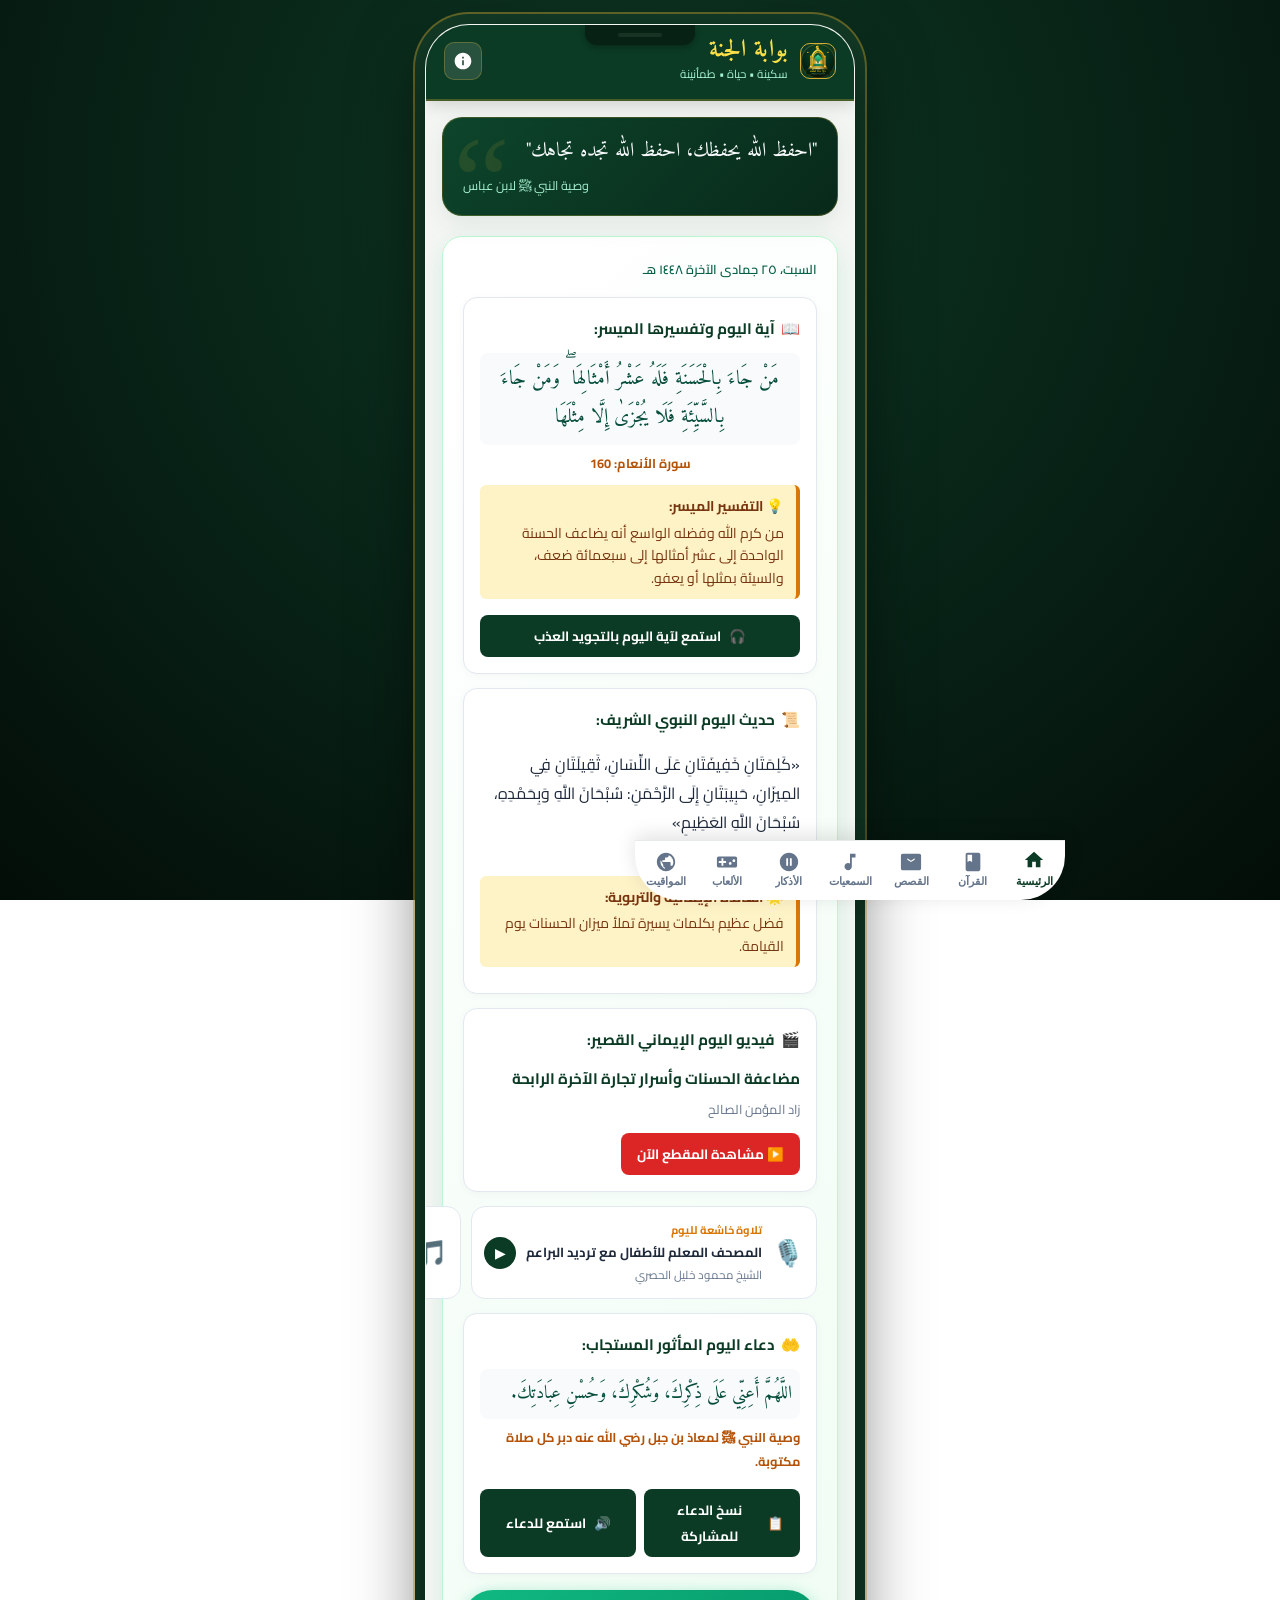
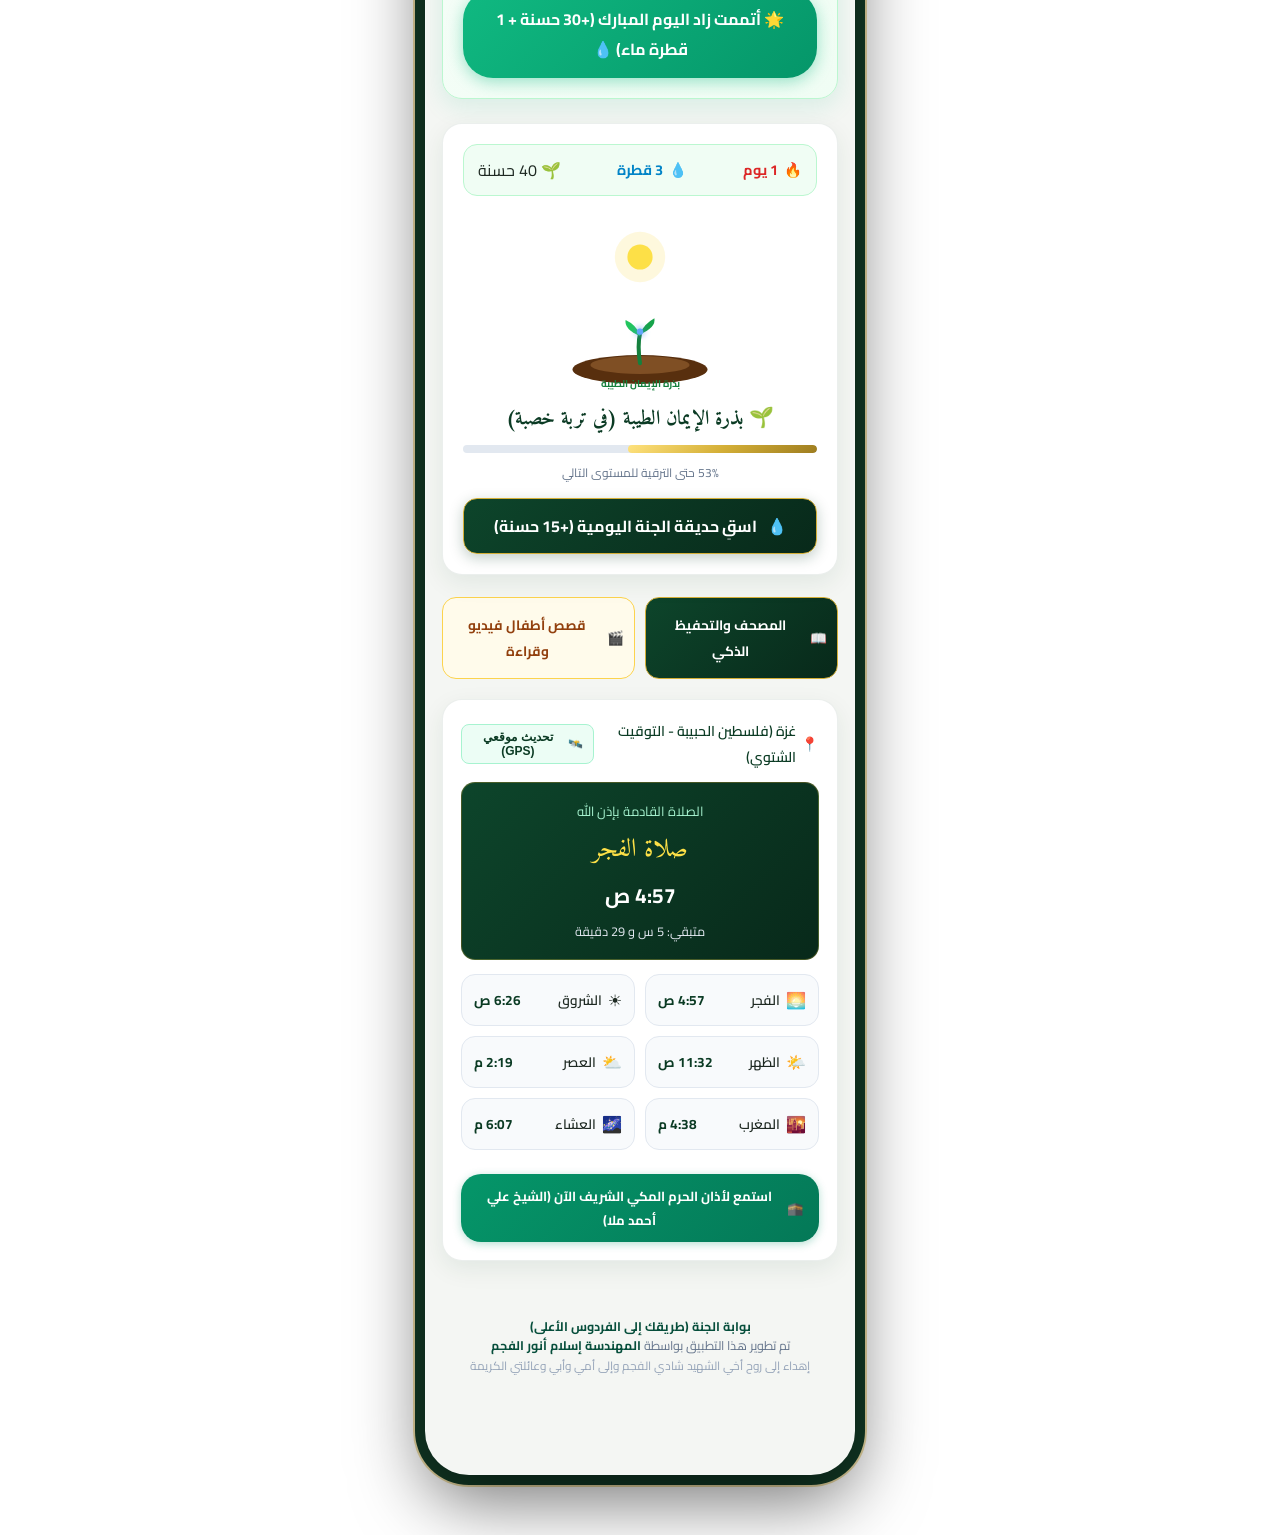
==== commit 0df4a549: "feat: add official privacy policy (privacy.html) - offline-first and zero data collection" ====
--- a/index.html
+++ b/index.html
@@ -19,6 +19,10 @@
 </head>
 <body>
 
+  <!-- حاوية إطار شاشة الهاتف الذكي المخصص للجوال والحواسيب -->
+  <div class="mobile-app-wrapper" id="app-viewport">
+    <div class="mobile-phone-speaker-notch" aria-hidden="true"></div>
+
   <!-- ===================================================================
        الشريط العلوي (App Header)
   =================================================================== -->
@@ -56,7 +60,7 @@
       <!-- نظام التحديث اليومي التلقائي (Dynamic Daily Content Feed) -->
       <div id="dynamic-daily-feed-container"></div>
 
-      <!-- حديقة الفردوس الافتراضية (نظام الجذب الذكي والإدمان الإيجابي) -->
+      <!-- حديقة الفردوس الافتراضية (نظام التحفيز والتفاعل الإيماني اليومي) -->
       <div class="garden-hero-card">
         <div class="garden-stats-bar">
           <div class="streak-pill">
@@ -277,7 +281,7 @@
       </div>
     </section>
 
-    <!-- 6. شاشة الألعاب والألغاز الخرافية (الإدمان الإيجابي) -->
+    <!-- 6. شاشة الألعاب والتحديات الإيمانية الهادفة والممتعة -->
     <section class="app-screen" id="screen-games">
       <!-- لعبة ومسابقات قصص الأنبياء الكرام (Prophets Quest) -->
       <div id="prophets-quest-container"></div>
@@ -520,7 +524,7 @@
         </div>
 
         <p style="font-size: 0.9rem; line-height: 1.7; color: var(--text-dark); margin: 16px 0;">
-          تطبيق "بوابة الجنة" صُمّم بعناية ليكون دليلك ورفيقك اليومي نحو الفردوس الأعلى، جامعاً بين القرآن الكريم وتكرار التحفيظ للأطفال، قصص بر الوالدين والصلاة، الألعاب الذكية الإدمانية، والسكينة الإيمانية.
+          تطبيق "بوابة الجنة" صُمّم بعناية فائقة ليكون دليلك ورفيقك اليومي نحو الفردوس الأعلى، جامعاً بين القرآن الكريم وتكرار التحفيظ للأطفال، قصص بر الوالدين والصلاة، الألعاب والتحديات الإيمانية التفاعلية النافعة، والسكينة الإيمانية.
         </p>
 
         <!-- سياسة الخصوصية وحماية الملفات -->
@@ -784,6 +788,8 @@
     <span style="font-size: 0.74rem; color: #94A3B8;">إهداء إلى روح أخي الشهيد شادي الفجم وإلى أمي وأبي وعائلتي الكريمة</span>
   </footer>
 
+  </div> <!-- /.mobile-app-wrapper -->
+
   <!-- إشعار Toast العائم -->
   <div class="app-toast" id="app-toast"></div>
 
--- a/css/style.css
+++ b/css/style.css
@@ -133,9 +133,11 @@
    الحاوية العامة للشاشات
 =================================================================== */
 .app-container {
-  max-width: 580px;
+  width: 100%;
+  max-width: 440px;
   margin: 0 auto;
-  padding: 16px;
+  padding: 14px;
+  box-sizing: border-box;
 }
 
 .app-screen {
@@ -1561,15 +1563,25 @@
   justify-content: center;
   color: var(--text-muted);
   text-decoration: none;
-  font-size: 0.72rem;
+  font-size: 0.68rem;
   font-weight: 600;
-  gap: 3px;
+  gap: 2px;
   cursor: pointer;
   background: none;
   border: none;
   flex: 1;
-  padding: 6px 0;
+  min-width: 0;
+  padding: 5px 1px 3px;
   transition: var(--transition);
+}
+
+.bottom-nav-item span {
+  display: block;
+  white-space: nowrap;
+  overflow: hidden;
+  text-overflow: ellipsis;
+  max-width: 100%;
+  line-height: 1.15;
 }
 
 .bottom-nav-item svg {
--- a/css/responsive.css
+++ b/css/responsive.css
@@ -1,63 +1,277 @@
 /* ===================================================================
-   رَوْح - تنسيقات التجاوب التام مع مختلف شاشات الهواتف المحمولة
-=================================================================== */
-
-/* شاشات الهواتف الصغيرة جداً (أقل من 360px مثل iPhone SE) */
-@media (max-width: 360px) {
+   بوابة الجنة - هندسة التصميم المخصص لشاشات الجوال (Mobile-First Architecture)
+   تم تطوير التصميم بواسطة: المهندسة إسلام أنور الفجم
+   - تجاوب أصيل وتام مع كافة شاشات الهواتف المحمولة
+   - محاكاة إطار هاتف ذكي أنيق وراقي عند الفتح على أجهزة الكمبيوتر
+=================================================================== */
+
+/* ===================================================================
+   1. شاشات الجوال الحقيقية (أقل من 520px) - ملء الشاشة الكامل الأصيل
+=================================================================== */
+@media (max-width: 519px) {
+  body {
+    background-color: var(--bg-sand);
+    margin: 0;
+    padding: 0;
+    padding-bottom: calc(68px + var(--safe-bottom));
+    width: 100%;
+    overflow-x: hidden;
+    -webkit-overflow-scrolling: touch;
+  }
+
+  .mobile-app-wrapper {
+    width: 100%;
+    max-width: 100%;
+    margin: 0;
+    padding: 0;
+    min-height: 100vh;
+    border-radius: 0 !important;
+    box-shadow: none !important;
+    border: none !important;
+    background: transparent;
+  }
+
+  .mobile-phone-speaker-notch {
+    display: none !important;
+  }
+
+  .app-header {
+    position: sticky;
+    top: 0;
+    width: 100%;
+    border-radius: 0 !important;
+    padding: calc(10px + var(--safe-top)) 14px 12px;
+    box-shadow: 0 4px 14px rgba(0, 0, 0, 0.12);
+  }
+
   .app-container {
-    padding: 12px;
-  }
-  .header-title-group h1 {
-    font-size: 1.3rem;
-  }
-  .quote-body {
-    font-size: 1.1rem;
-  }
-  .garden-visual-stage {
-    height: 150px;
-  }
-  .compass-container {
-    width: 210px;
-    height: 210px;
-  }
-  .prayers-grid {
-    grid-template-columns: 1fr;
-  }
+    width: 100%;
+    max-width: 100%;
+    padding: 12px 14px 20px 14px;
+    box-sizing: border-box;
+  }
+
+  .bottom-nav {
+    position: fixed;
+    bottom: 0;
+    left: 0;
+    right: 0;
+    width: 100%;
+    height: calc(62px + var(--safe-bottom));
+    padding-bottom: var(--safe-bottom);
+    border-radius: 0 !important;
+    border-top: 1px solid rgba(11, 59, 36, 0.12);
+    box-shadow: 0 -4px 16px rgba(0, 0, 0, 0.08);
+    background: #FFFFFF;
+    z-index: 85;
+  }
+
   .bottom-nav-item {
+    padding: 5px 1px 3px;
     font-size: 0.65rem;
-  }
+    gap: 2px;
+    flex: 1;
+    min-width: 0;
+  }
+
   .bottom-nav-item svg {
     width: 20px;
     height: 20px;
   }
-}
-
-/* شاشات الهواتف القياسية والمريحة (361px إلى 480px) */
-@media (min-width: 361px) and (max-width: 480px) {
+
+  .bottom-nav-item.active {
+    color: var(--primary-emerald);
+    font-weight: 700;
+  }
+
+  .bottom-nav-item.active svg {
+    fill: var(--primary-emerald);
+  }
+
+  .bottom-nav-item.active::after {
+    content: '';
+    width: 14px;
+    height: 3px;
+    background: var(--gold-primary);
+    border-radius: 3px;
+    margin-top: 1px;
+  }
+
+  .mini-player {
+    position: fixed;
+    bottom: calc(66px + var(--safe-bottom));
+    left: 10px;
+    right: 10px;
+    max-width: none;
+    transform: none !important;
+    border-radius: 14px;
+  }
+
+  .full-player-modal,
+  .mushaf-reader-modal,
+  .kids-reader-modal,
+  .kids-video-modal {
+    position: fixed;
+    inset: 0 !important;
+    width: 100% !important;
+    height: 100% !important;
+    max-width: 100% !important;
+    max-height: 100% !important;
+    transform: none !important;
+    border-radius: 0 !important;
+  }
+}
+
+/* ===================================================================
+   2. شاشات الجوال الصغيرة جداً (أقل من 360px) مثل iPhone SE القديم
+=================================================================== */
+@media (max-width: 360px) {
+  .app-container {
+    padding: 8px 10px 16px 10px;
+  }
+  .header-title-group h1 {
+    font-size: 1.2rem;
+  }
+  .quote-body {
+    font-size: 1.05rem;
+  }
+  .garden-visual-stage {
+    height: 140px;
+  }
   .prayers-grid {
-    grid-template-columns: repeat(2, 1fr);
-  }
-}
-
-/* الأجهزة اللوحية وشاشات الحواسيب المفتوحة */
-@media (min-width: 768px) {
-  .app-container {
-    padding: 24px;
-    max-width: 650px;
-  }
-  .bottom-nav {
-    max-width: 650px;
+    grid-template-columns: repeat(2, 1fr) !important;
+    gap: 6px !important;
+  }
+  .prayer-grid-item {
+    padding: 8px 6px;
+  }
+  .bottom-nav-item {
+    font-size: 0.60rem;
+  }
+  .bottom-nav-item svg {
+    width: 18px;
+    height: 18px;
+  }
+}
+
+/* ===================================================================
+   3. شاشات سطح المكتب والكمبيوتر والأجهزة اللوحية (أكبر من 520px):
+      عرض إطار وتصميم شاشة هاتف محمول فاخر وعصري
+=================================================================== */
+@media (min-width: 520px) {
+  body {
+    background: radial-gradient(circle at 50% 20%, #0d3824 0%, #071f14 60%, #030d08 100%);
+    background-attachment: fixed;
+    min-height: 100vh;
+    display: flex;
+    justify-content: center;
+    align-items: flex-start;
+    padding: 24px 16px 60px;
+    box-sizing: border-box;
+  }
+
+  .mobile-app-wrapper {
+    width: 100%;
+    max-width: 430px;
+    min-height: 880px;
+    background-color: var(--bg-sand);
+    border-radius: 44px;
+    box-shadow: 
+      0 25px 70px rgba(0, 0, 0, 0.55),
+      0 0 0 10px #133c27,
+      0 0 0 12px rgba(212, 175, 55, 0.45);
+    position: relative;
+    overflow: hidden;
+    padding-bottom: 74px;
+    box-sizing: border-box;
+    border: 1px solid rgba(255, 255, 255, 0.12);
+  }
+
+  .mobile-phone-speaker-notch {
+    display: flex;
+    align-items: center;
+    justify-content: center;
+    width: 110px;
+    height: 20px;
+    background: #082115;
+    position: absolute;
+    top: 0;
     left: 50%;
     transform: translateX(-50%);
-    border-radius: 20px 20px 0 0;
-    box-shadow: 0 -4px 20px rgba(0, 0, 0, 0.08);
-  }
+    border-bottom-left-radius: 12px;
+    border-bottom-right-radius: 12px;
+    z-index: 105;
+    box-shadow: 0 2px 6px rgba(0,0,0,0.3);
+  }
+
+  .mobile-phone-speaker-notch::before {
+    content: '';
+    width: 44px;
+    height: 4px;
+    background: #183324;
+    border-radius: 3px;
+  }
+
+  .app-header {
+    position: sticky;
+    top: 0;
+    z-index: 90;
+    padding-top: 24px;
+    box-shadow: 0 4px 16px rgba(0,0,0,0.15);
+  }
+
+  .app-container {
+    max-width: 430px;
+    padding: 16px;
+    box-sizing: border-box;
+  }
+
+  .bottom-nav {
+    position: fixed;
+    bottom: 0;
+    left: 50%;
+    transform: translateX(-50%);
+    width: 100%;
+    max-width: 430px;
+    height: 64px;
+    border-bottom-left-radius: 44px;
+    border-bottom-right-radius: 44px;
+    box-shadow: 0 -4px 20px rgba(0,0,0,0.12);
+    z-index: 85;
+    background: #FFFFFF;
+  }
+
   .mini-player {
-    max-width: 620px;
-  }
-}
-
-/* دعم شاشات OLED والوضع الداكن النظيف */
+    position: fixed;
+    max-width: 406px;
+    left: 50%;
+    transform: translateX(-50%);
+    bottom: 72px;
+    z-index: 86;
+  }
+
+  .full-player-modal,
+  .mushaf-reader-modal,
+  .kids-reader-modal,
+  .kids-video-modal {
+    position: fixed;
+    top: 50%;
+    left: 50%;
+    transform: translate(-50%, -50%);
+    width: 100%;
+    max-width: 430px;
+    height: 88vh;
+    max-height: 850px;
+    border-radius: 36px;
+    box-shadow: 0 25px 70px rgba(0,0,0,0.6);
+    z-index: 120;
+    overflow-y: auto;
+  }
+}
+
+/* ===================================================================
+   4. دعم شاشات OLED والوضع الليلي النظيف
+=================================================================== */
 @media (prefers-color-scheme: dark) {
   :root {
     --bg-sand: #0B1410;
@@ -74,24 +288,17 @@
     background: #17241D;
     border-color: #21352A;
   }
-  .quiz-option-btn {
+  .quiz-option-btn,
+  .word-chip,
+  .badge-card {
     background: #17241D;
     border-color: #263D31;
     color: #E2E8F0;
   }
-  .word-chip {
-    background: #17241D;
-    border-color: #263D31;
-    color: #E2E8F0;
-  }
   .word-arranged-container {
     background: #15221B;
     border-color: #334E40;
   }
-  .badge-card {
-    background: #17241D;
-    border-color: #263D31;
-  }
   .story-reader-modal {
     background: #0B1410;
   }
@@ -104,13 +311,15 @@
   }
 }
 
-/* دعم الشاشات ذات النتوء العلوي والسفلي (iPhone Notch / Dynamic Island) */
+/* ===================================================================
+   5. دعم شاشات الآيفون والأندرويد ذات النتوء (Safe Area Insets)
+=================================================================== */
 @supports (padding-top: max(0px)) {
   .app-header {
     padding-top: max(12px, env(safe-area-inset-top));
   }
   .bottom-nav {
-    padding-bottom: max(6px, env(safe-area-inset-bottom));
-    height: calc(62px + max(0px, env(safe-area-inset-bottom)));
-  }
-}
+    padding-bottom: max(4px, env(safe-area-inset-bottom));
+    height: calc(60px + max(0px, env(safe-area-inset-bottom)));
+  }
+}
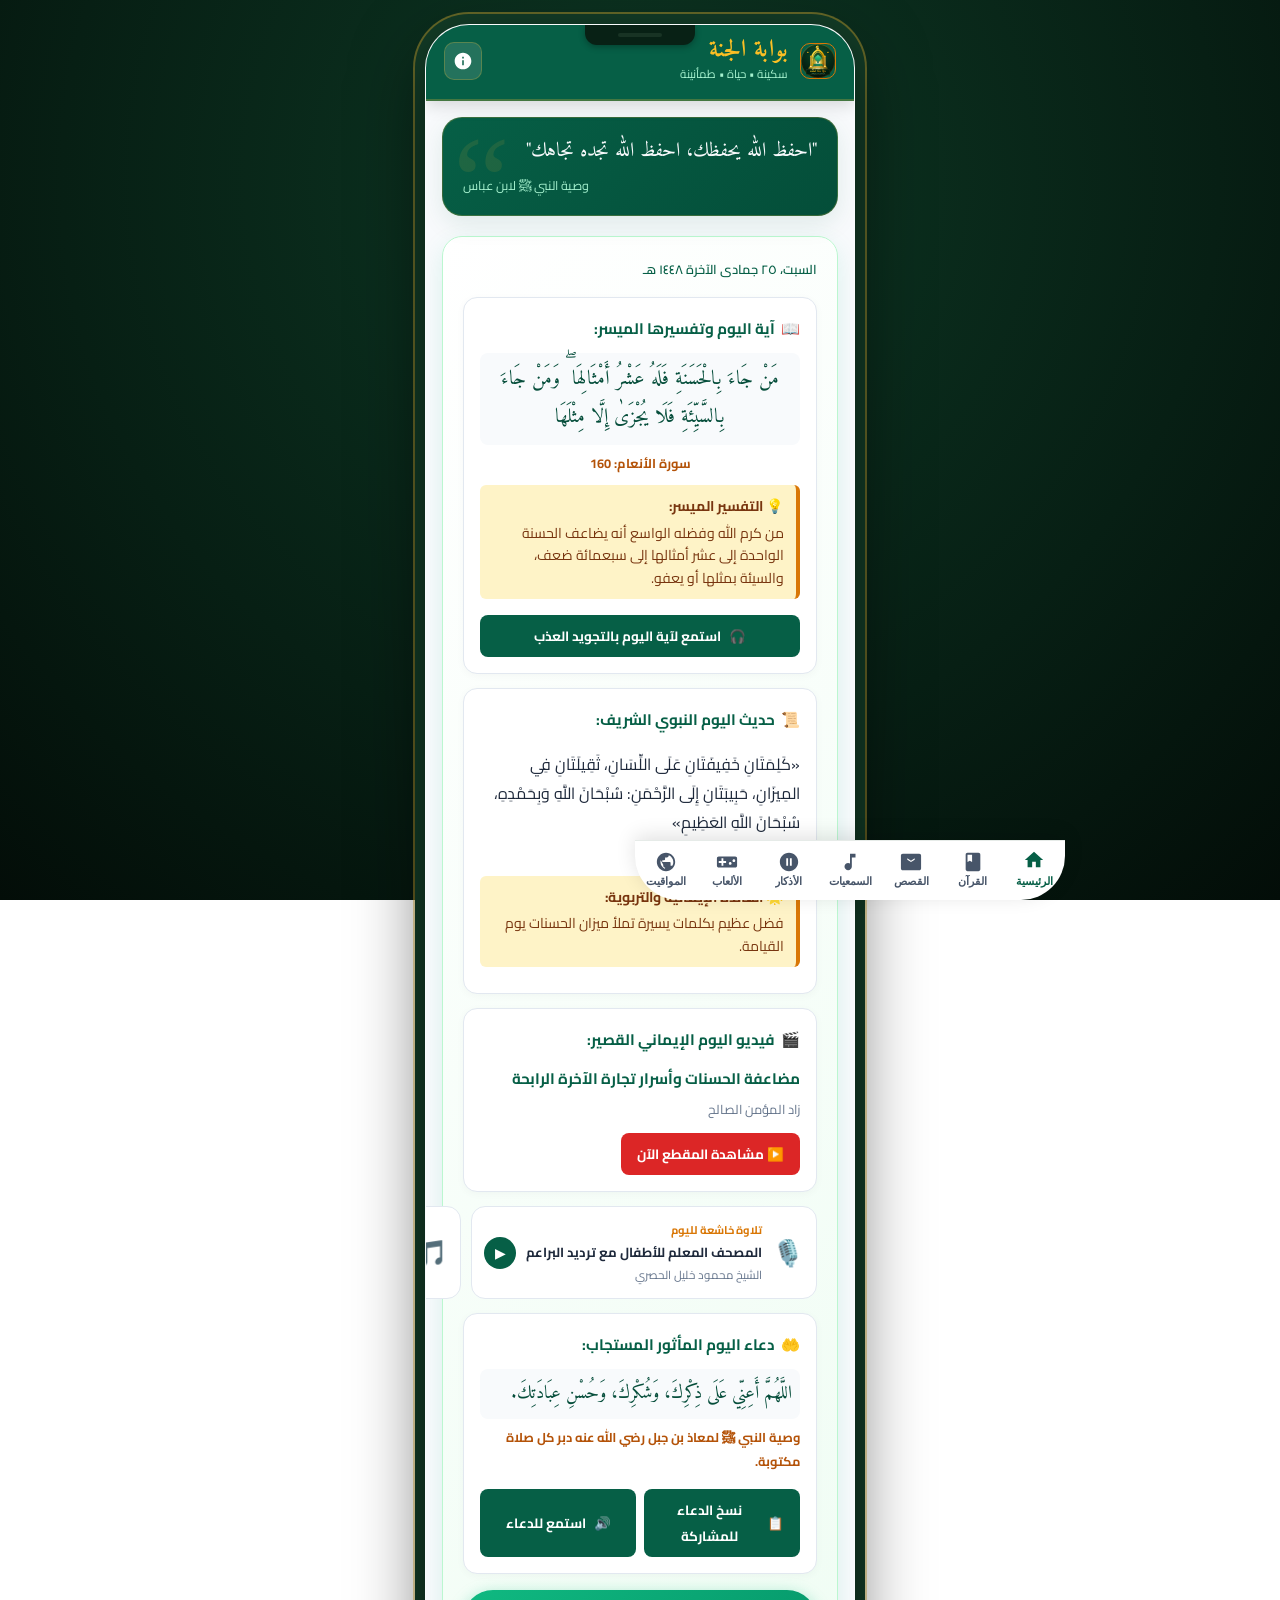
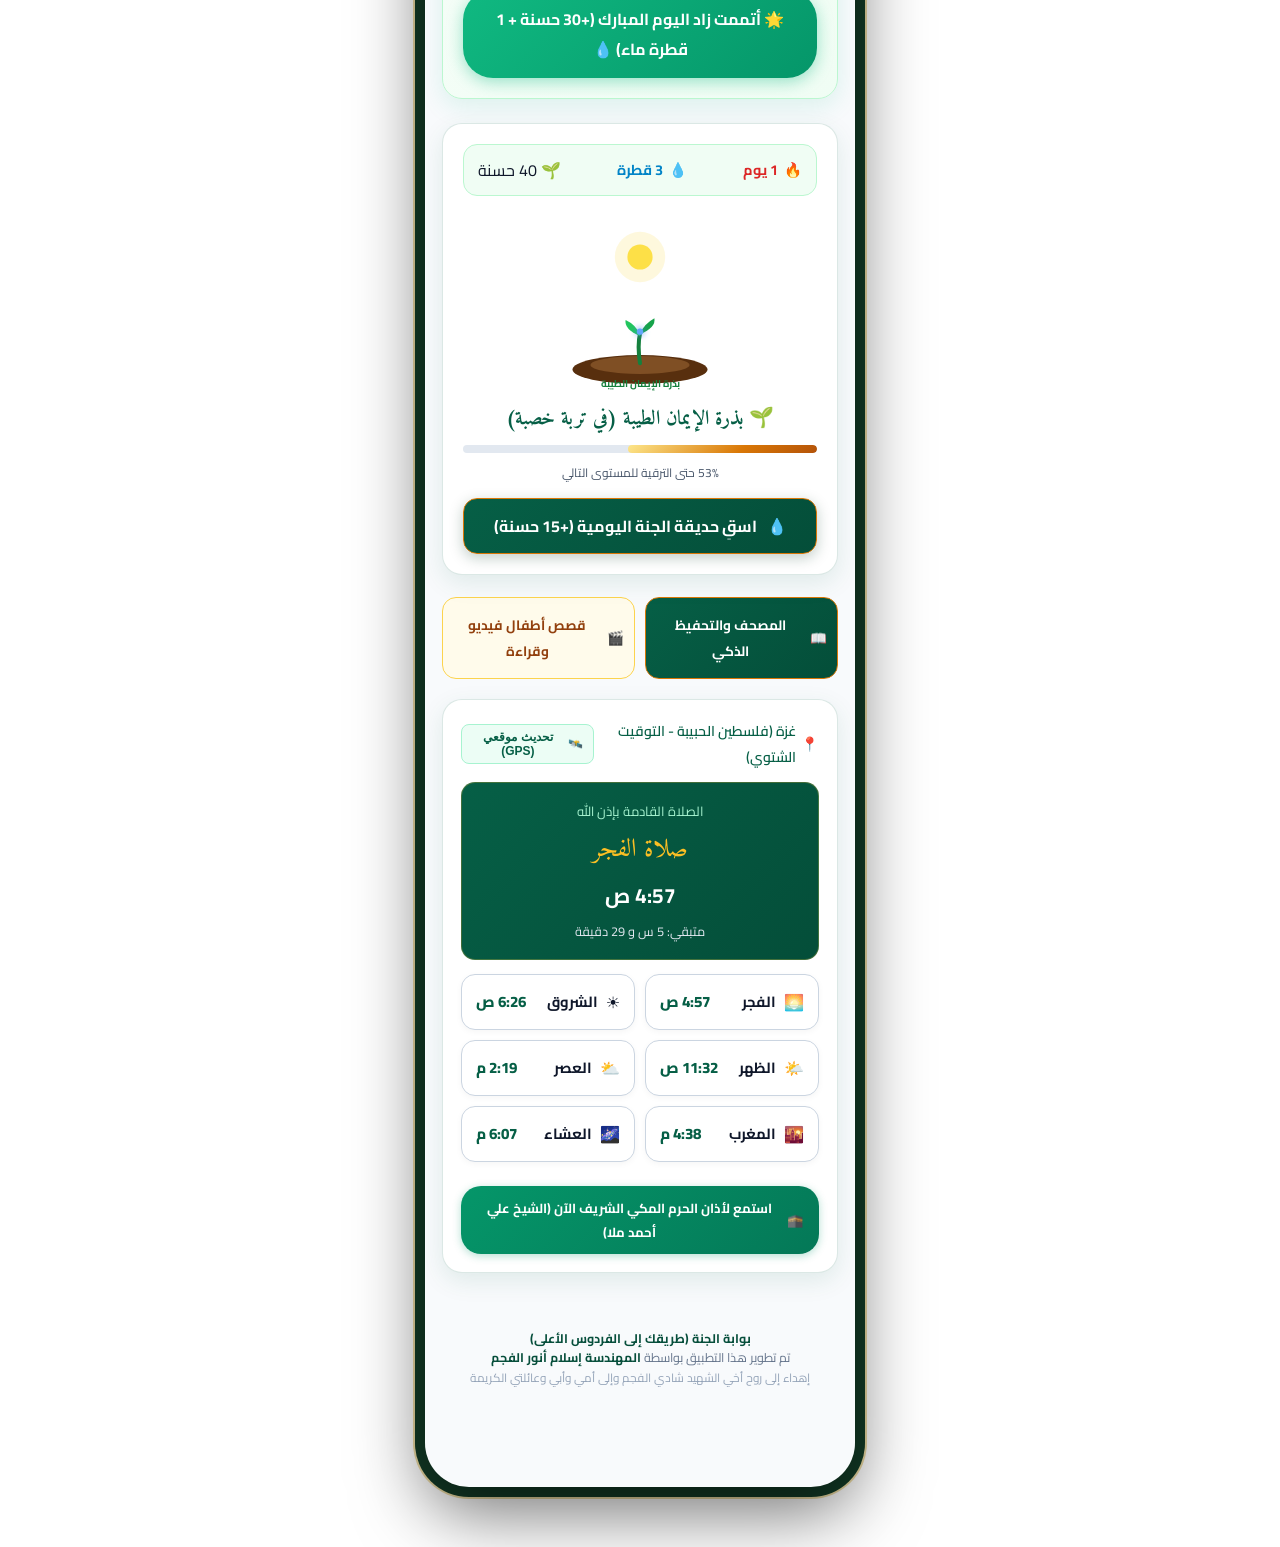
==== commit 4db21b88: "Comprehensive update: 100% offline mode, dedicated nasheed audio, offline kids video theater, adhan " ====
--- a/index.html
+++ b/index.html
@@ -402,12 +402,97 @@
 
     <!-- 7. شاشة أدوات المسلم والمواقيت والقبلة الحية -->
     <section class="app-screen" id="screen-tools">
+      
+      <!-- أدوات المسلم الذكية اليومية - أيقونات بارزة وواضحة جداً -->
+      <div style="background: #FFFFFF; border-radius: var(--radius-lg); padding: 18px; margin-bottom: 16px; border: 1.5px solid #E2E8F0; box-shadow: 0 4px 15px rgba(0,0,0,0.05);">
+        <h3 style="font-family: 'Amiri', serif; color: var(--primary-emerald); font-size: 1.35rem; margin-bottom: 12px; display: flex; align-items: center; gap: 8px;">
+          <span>🧰</span>
+          <span>أدوات المسلم اليومية المتكاملة</span>
+        </h3>
+
+        <div class="muslim-tools-grid">
+          <div class="muslim-tool-card" onclick="RawhPrayerTimes.toggleMakkahAdhan()">
+            <div class="muslim-tool-icon-wrapper" style="background: #ECFDF5; color: #065F46; border-color: #A7F3D0;">🕋</div>
+            <div class="muslim-tool-title">صوت الأذان</div>
+            <div class="muslim-tool-desc">تشغيل/إيقاف أذان الحرم المكي</div>
+          </div>
+
+          <div class="muslim-tool-card" onclick="RawhVoiceAzkar.triggerNextDhikr(true)">
+            <div class="muslim-tool-icon-wrapper" style="background: #FEF3C7; color: #B45309; border-color: #FCD34D;">🔊</div>
+            <div class="muslim-tool-title">ذكر صوتي</div>
+            <div class="muslim-tool-desc">تسميع ذكر صوتي مباشر</div>
+          </div>
+
+          <div class="muslim-tool-card" data-goto="quran">
+            <div class="muslim-tool-icon-wrapper" style="background: #EFF6FF; color: #1D4ED8; border-color: #BFDBFE;">📖</div>
+            <div class="muslim-tool-title">المصحف الشريف</div>
+            <div class="muslim-tool-desc">تلاوة وتفسير الآيات</div>
+          </div>
+
+          <div class="muslim-tool-card" data-goto="dhikr">
+            <div class="muslim-tool-icon-wrapper" style="background: #FDF2F8; color: #BE185D; border-color: #FBCFE8;">📿</div>
+            <div class="muslim-tool-title">المسبحة والحصن</div>
+            <div class="muslim-tool-desc">أذكار الصباح والمساء</div>
+          </div>
+        </div>
+      </div>
+
+      <!-- بطاقة التحكم المباشر بالأذان وصوت الحرم المكي -->
+      <div class="adhan-live-control-card">
+        <div class="adhan-control-header">
+          <div class="adhan-control-title">
+            <span>🕋</span>
+            <span>الأذان التلقائي لمواقيت الصلاة</span>
+          </div>
+          <label style="display: inline-flex; align-items: center; gap: 8px; font-weight: bold; font-size: 0.9rem; color: #065F46;">
+            <span>تشغيل</span>
+            <input type="checkbox" id="master-adhan-audio-toggle" class="prayer-notif-switch" checked>
+          </label>
+        </div>
+        <p style="font-size: 0.85rem; color: #475569; margin-bottom: 12px; line-height: 1.6;">
+          يرفع التطبيق أذان الحرم المكي الشريف بصوت الشيخ علي أحمد ملا تلقائياً عند دخول وقت كل صلاة، ويمكنك التحكم به في أي لحظة.
+        </p>
+        <button class="btn-play-makkah-adhan" style="width: 100%; justify-content: center; padding: 12px; font-size: 0.95rem;">
+          <span>🕋</span>
+          <span>استمع لأذان الحرم المكي الشريف الآن (الشيخ علي أحمد ملا)</span>
+        </button>
+      </div>
+
+      <!-- بطاقة الأذكار الصوتية التلقائية الناطقة -->
+      <div style="background: #FFFFFF; border-radius: var(--radius-lg); padding: 18px; margin-bottom: 18px; border: 2px solid #F59E0B; box-shadow: 0 4px 15px rgba(245, 158, 11, 0.08);">
+        <div style="display: flex; justify-content: space-between; align-items: center; margin-bottom: 10px;">
+          <h4 style="color: #B45309; font-size: 1rem; font-weight: bold; display: flex; align-items: center; gap: 8px;">
+            <span>🎙️</span>
+            <span>الأذكار الصوتية التلقائية الناطقة</span>
+          </h4>
+          <label style="display: inline-flex; align-items: center; gap: 6px; font-weight: bold; font-size: 0.9rem; color: #B45309;">
+            <span>مفعّلة</span>
+            <input type="checkbox" id="toggle-auto-voice-azkar" class="prayer-notif-switch" checked>
+          </label>
+        </div>
+        <p style="font-size: 0.84rem; color: #475569; line-height: 1.6; margin-bottom: 12px;">
+          تذكير صوتي هادئ يتردد في الخلفية بتسبيحة أو استغفار أو صلاة على النبي ﷺ لتعطير لسانك بذكر الله.
+        </p>
+        <div style="display: flex; gap: 10px; align-items: center; margin-bottom: 12px;">
+          <span style="font-size: 0.85rem; font-weight: bold; color: #0F172A;">تكرار كل:</span>
+          <select id="voice-azkar-interval-select" style="padding: 6px 12px; border-radius: 8px; border: 1.5px solid #CBD5E1; font-family: 'Cairo', sans-serif; font-size: 0.88rem; font-weight: bold; background: #FFF;">
+            <option value="15">كل 15 دقيقة</option>
+            <option value="20" selected>كل 20 دقيقة</option>
+            <option value="30">كل 30 دقيقة</option>
+            <option value="60">كل ساعة</option>
+          </select>
+          <button id="btn-play-voice-azkar-now" style="flex-grow: 1; background: #065F46; color: #FFF; border: none; border-radius: 8px; padding: 8px 12px; font-family: 'Cairo', sans-serif; font-weight: bold; font-size: 0.85rem; cursor: pointer;">
+            <span>🔊</span> <span>تسميع ذكر صوتي الآن</span>
+          </button>
+        </div>
+      </div>
+
       <!-- اختيار المدينة وتحديد الموقع -->
       <div class="prayer-summary-card">
         <div class="location-bar">
           <span style="font-weight: bold; color: var(--primary-emerald);">تحديد موقعك لمواقيت دقيقة:</span>
         </div>
-        <select id="city-selector" style="width: 100%; padding: 10px; border-radius: 8px; border: 1px solid #CBD5E1; margin-bottom: 10px; font-family: 'Cairo', sans-serif;">
+        <select id="city-selector" style="width: 100%; padding: 10px; border-radius: 8px; border: 1.5px solid #CBD5E1; margin-bottom: 10px; font-family: 'Cairo', sans-serif; font-weight: bold;">
           <option value="غزة (فلسطين الحبيبة - التوقيت الشتوي)" selected>🇵🇸 غزة (فلسطين الحبيبة - التوقيت الشتوي)</option>
           <option value="القدس الشريف">القدس الشريف</option>
           <option value="مكة المكرمة (أم القرى)">مكة المكرمة (أم القرى)</option>
@@ -424,32 +509,27 @@
 
         <h4 style="color: var(--primary-emerald); margin: 14px 0 8px; font-size: 0.95rem;">التحكم بتنبيهات الأذان لكل صلاة:</h4>
         <div style="display: flex; flex-direction: column; gap: 8px;">
-          <label style="display: flex; justify-content: space-between; align-items: center; background: #F8FAFC; padding: 8px 12px; border-radius: 8px; font-size: 0.88rem;">
+          <label style="display: flex; justify-content: space-between; align-items: center; background: #FFFFFF; border: 1px solid #E2E8F0; padding: 10px 14px; border-radius: 8px; font-size: 0.9rem; font-weight: bold; color: #0F172A;">
             <span>أذان الفجر</span>
             <input type="checkbox" id="notif-fajr" class="prayer-notif-switch" checked>
           </label>
-          <label style="display: flex; justify-content: space-between; align-items: center; background: #F8FAFC; padding: 8px 12px; border-radius: 8px; font-size: 0.88rem;">
+          <label style="display: flex; justify-content: space-between; align-items: center; background: #FFFFFF; border: 1px solid #E2E8F0; padding: 10px 14px; border-radius: 8px; font-size: 0.9rem; font-weight: bold; color: #0F172A;">
             <span>أذان الظهر</span>
             <input type="checkbox" id="notif-dhuhr" class="prayer-notif-switch" checked>
           </label>
-          <label style="display: flex; justify-content: space-between; align-items: center; background: #F8FAFC; padding: 8px 12px; border-radius: 8px; font-size: 0.88rem;">
+          <label style="display: flex; justify-content: space-between; align-items: center; background: #FFFFFF; border: 1px solid #E2E8F0; padding: 10px 14px; border-radius: 8px; font-size: 0.9rem; font-weight: bold; color: #0F172A;">
             <span>أذان العصر</span>
             <input type="checkbox" id="notif-asr" class="prayer-notif-switch" checked>
           </label>
-          <label style="display: flex; justify-content: space-between; align-items: center; background: #F8FAFC; padding: 8px 12px; border-radius: 8px; font-size: 0.88rem;">
+          <label style="display: flex; justify-content: space-between; align-items: center; background: #FFFFFF; border: 1px solid #E2E8F0; padding: 10px 14px; border-radius: 8px; font-size: 0.9rem; font-weight: bold; color: #0F172A;">
             <span>أذان المغرب</span>
             <input type="checkbox" id="notif-maghrib" class="prayer-notif-switch" checked>
           </label>
-          <label style="display: flex; justify-content: space-between; align-items: center; background: #F8FAFC; padding: 8px 12px; border-radius: 8px; font-size: 0.88rem;">
+          <label style="display: flex; justify-content: space-between; align-items: center; background: #FFFFFF; border: 1px solid #E2E8F0; padding: 10px 14px; border-radius: 8px; font-size: 0.9rem; font-weight: bold; color: #0F172A;">
             <span>أذان العشاء</span>
             <input type="checkbox" id="notif-isha" class="prayer-notif-switch" checked>
           </label>
         </div>
-
-        <button class="btn-play-makkah-adhan" style="width: 100%; justify-content: center; padding: 12px; margin-top: 14px; font-size: 0.95rem;">
-          <span>🕋</span>
-          <span>استمع لأذان الحرم المكي الشريف الآن (الشيخ علي أحمد ملا)</span>
-        </button>
       </div>
 
       <!-- بوصلة القبلة التفاعلية الحية -->
@@ -527,13 +607,13 @@
           تطبيق "بوابة الجنة" صُمّم بعناية فائقة ليكون دليلك ورفيقك اليومي نحو الفردوس الأعلى، جامعاً بين القرآن الكريم وتكرار التحفيظ للأطفال، قصص بر الوالدين والصلاة، الألعاب والتحديات الإيمانية التفاعلية النافعة، والسكينة الإيمانية.
         </p>
 
-        <!-- سياسة الخصوصية وحماية الملفات -->
-        <div class="privacy-notice-box">
-          <h4>🛡️ الخصوصية التامة وحماية البيانات:</h4>
-          <p>
-            • جميع بياناتك من تتابع الأيام، سقاية الحديقة، والتسبيحات تُحفظ محلياً 100% داخل هاتفك ولا تُرسل لأي خادم خارجي.<br>
-            • إحداثيات الموقع الجغرافي تُستخدم فقط داخل جهازك لحساب مواقيت الصلاة واتجاه القبلة ولا يتم تسجيلها نهائياً.<br>
-            • التطبيق خالٍ تماماً من الإعلانات المزعجة ومن أي علامات تجارية أو استضافات خارجية.
+        <!-- سياسة الخصوصية وحماية الملفات - موجزة ومقروءة -->
+        <div class="privacy-notice-box" style="background: #FFFFFF; border: 2px solid #059669; border-radius: 14px; padding: 18px; margin-top: 18px; text-align: right; box-shadow: 0 4px 14px rgba(6, 95, 70, 0.08);">
+          <h4 style="color: #065F46; font-size: 1.05rem; font-weight: bold; margin-bottom: 8px;">🛡️ الخصوصية التامة وحماية البيانات:</h4>
+          <p style="font-size: 0.92rem; color: #0F172A; line-height: 1.8; margin: 0; font-weight: 600;">
+            • <strong>تشغيل بدون إنترنت:</strong> التطبيق يعمل محلياً 100% دون اتصال.<br>
+            • <strong>أمان تام:</strong> لا نجمع أو نشارك أي بيانات شخصية للمستخدم نهائياً.<br>
+            • <strong>حفظ محلي:</strong> جميع التسبيحات وإنجازاتك تُحفظ داخل ذاكرة هاتفك فقط.
           </p>
         </div>
       </div>
@@ -709,12 +789,12 @@
     <div style="flex-grow: 1; overflow-y: auto; display: flex; flex-direction: column; align-items: center; padding: 16px 16px calc(20px + var(--safe-bottom));">
       <!-- أزرار تبديل نمط العرض -->
       <div class="theater-mode-tabs">
-        <button class="theater-tab-btn active" id="tab-btn-video-stream">📺 بث الفيديو المباشر</button>
-        <button class="theater-tab-btn" id="tab-btn-interactive-stage">🎬 مسرح المشاهد التفاعلي</button>
-      </div>
-
-      <!-- 1. بطاقة المسرح الكرتوني التفاعلي (جاهزة 100% وتعمل دون انقطاع) -->
-      <div class="interactive-theater-card" id="theater-stage-container" style="display: none;">
+        <button class="theater-tab-btn active" id="tab-btn-interactive-stage">🎬 مسرح الكرتون التفاعلي (بدون إنترنت)</button>
+        <button class="theater-tab-btn" id="tab-btn-video-stream">📺 بث الفيديو المباشر</button>
+      </div>
+
+      <!-- 1. بطاقة المسرح الكرتوني التفاعلي (جاهزة 100% وتعمل دون إنترنت) -->
+      <div class="interactive-theater-card" id="theater-stage-container" style="display: block;">
         <div class="theater-scene-badge" id="theater-scene-badge">المشهد 1 من 4</div>
         <div class="theater-scene-stage" id="theater-scene-stage">
           <div class="scene-anim-char pop-in">👦🧕</div>
@@ -724,17 +804,20 @@
         
         <div class="theater-controls-row">
           <button class="btn-scene-nav" id="btn-theater-prev-scene">السابق ◀</button>
+          <button class="btn-scene-autoplay" id="btn-theater-autoplay" style="background: var(--gold-gradient); color: #062215; border: none; border-radius: var(--radius-md); padding: 8px 12px; font-weight: bold; cursor: pointer; display: inline-flex; align-items: center; gap: 4px;">
+            <span>▶️</span> <span>تشغيل كفيديو</span>
+          </button>
           <button class="btn-scene-narration" id="btn-theater-narration">
             <span>🎙️</span>
-            <span>استمع لرواية المشهد</span>
+            <span>استمع للرواية</span>
           </button>
           <button class="btn-scene-nav" id="btn-theater-next-scene">▶ التالي</button>
         </div>
         <div id="theater-yt-link-box"></div>
       </div>
 
-      <!-- 2. حاوية بث الفيديو المباشر -->
-      <div id="theater-video-container" style="display: block; width: 100%; max-width: 520px;">
+      <!-- 2. حاوية بث الفيديو المباشر (عند توفر اتصال بالإنترنت) -->
+      <div id="theater-video-container" style="display: none; width: 100%; max-width: 520px;">
         <div class="kids-video-frame-container" style="margin-top: 0;">
           <iframe id="kids-video-iframe" src="" allowfullscreen allow="accelerometer; autoplay; clipboard-write; encrypted-media; gyroscope; picture-in-picture; web-share"></iframe>
         </div>
@@ -807,6 +890,7 @@
   <script src="./js/prophets-quest.js"></script>
   <script src="./js/daily-feed.js"></script>
   <script src="./js/kids-stories.js"></script>
+  <script src="./js/voice-azkar.js"></script>
   <script src="./js/quran.js"></script>
   <script src="./js/app.js"></script>
 </body>
--- a/css/style.css
+++ b/css/style.css
@@ -6,21 +6,23 @@
 @import url('https://fonts.googleapis.com/css2?family=Amiri:ital,wght@0,400;0,700;1,400&family=Cairo:wght@400;500;600;700;800&display=swap');
 
 :root {
-  --primary-emerald: #0B3B24;
-  --primary-emerald-dark: #062215;
-  --primary-emerald-light: #135534;
-  --emerald-gradient: linear-gradient(135deg, #0D452B 0%, #08291A 100%);
-  --gold-primary: #D4AF37;
-  --gold-light: #FDE047;
-  --gold-gradient: linear-gradient(135deg, #FFE27D 0%, #D4AF37 50%, #9E7D20 100%);
-  --gold-glow: 0 0 16px rgba(212, 175, 55, 0.45);
+  /* ألوان إسلامية راقية عالية التباين والوضوح التام */
+  --primary-emerald: #065F46;        /* أخضر زمردي ملكي بارز ومشرق */
+  --primary-emerald-dark: #044E39;   /* زمردي داكن فخم */
+  --primary-emerald-light: #059669;  /* زمردي حيوي واضح */
+  --emerald-gradient: linear-gradient(135deg, #065F46 0%, #044E39 100%);
+  --emerald-glow: 0 4px 18px rgba(6, 95, 70, 0.28);
+  --gold-primary: #D97706;          /* ذهبي عنبري دافئ وواضح جداً */
+  --gold-light: #FBBF24;
+  --gold-gradient: linear-gradient(135deg, #FDE68A 0%, #D97706 60%, #B45309 100%);
+  --gold-glow: 0 0 16px rgba(217, 119, 6, 0.35);
   
-  --bg-sand: #F4F6F3;
+  --bg-sand: #F8FAFC;               /* خلفية نقية مريحة للعين */
   --card-bg: #FFFFFF;
-  --card-border: rgba(11, 59, 36, 0.08);
-  --text-dark: #1E2922;
-  --text-muted: #64748B;
-  --text-light: #F8FAFC;
+  --card-border: rgba(6, 95, 70, 0.14);
+  --text-dark: #0F172A;             /* كحلي فحمي غامق جداً عالي الوضوح والقراءة */
+  --text-muted: #475569;            /* رمادي داكن مقروء بوضوح تام */
+  --text-light: #FFFFFF;
   
   --safe-bottom: env(safe-area-inset-bottom, 16px);
   --safe-top: env(safe-area-inset-top, 16px);
@@ -28,9 +30,9 @@
   --radius-md: 14px;
   --radius-sm: 8px;
   --transition: all 0.28s cubic-bezier(0.4, 0, 0.2, 1);
-  --shadow-sm: 0 2px 8px rgba(0, 0, 0, 0.04);
-  --shadow-md: 0 8px 24px rgba(11, 59, 36, 0.08);
-  --shadow-lg: 0 14px 35px rgba(0, 0, 0, 0.12);
+  --shadow-sm: 0 2px 8px rgba(0, 0, 0, 0.05);
+  --shadow-md: 0 8px 24px rgba(6, 95, 70, 0.10);
+  --shadow-lg: 0 14px 35px rgba(0, 0, 0, 0.14);
 }
 
 * {
@@ -438,41 +440,156 @@
 }
 
 .prayer-grid-item {
-  background: #F8FAFC;
-  border: 1px solid #E2E8F0;
-  border-radius: var(--radius-md);
-  padding: 10px 12px;
+  background: #FFFFFF;
+  border: 1.5px solid #CBD5E1;
+  border-radius: var(--radius-md);
+  padding: 12px 14px;
   display: flex;
   justify-content: space-between;
   align-items: center;
+  box-shadow: 0 2px 6px rgba(0, 0, 0, 0.04);
 }
 
 .prayer-grid-item.highlight {
-  background: #F0FDF4;
-  border-color: #86EFAC;
+  background: #ECFDF5;
+  border-color: #059669;
+  border-width: 2px;
 }
 
 .prayer-label-group {
   display: flex;
   align-items: center;
+  gap: 8px;
+}
+
+.prayer-name {
+  font-size: 0.92rem;
+  font-weight: 700;
+  color: #0F172A;
+}
+
+.prayer-time-val {
+  font-size: 0.95rem;
+  font-weight: 800;
+  color: var(--primary-emerald);
+}
+
+.prayer-notif-switch {
+  cursor: pointer;
+  accent-color: var(--primary-emerald);
+  transform: scale(1.2);
+}
+
+/* بطاقات وأيقونات أدوات المسلم - ألوان غامقة متباينة وخلفيات واضحة */
+.muslim-tools-grid {
+  display: grid;
+  grid-template-columns: repeat(2, 1fr);
+  gap: 12px;
+  margin-top: 14px;
+  margin-bottom: 20px;
+}
+
+.muslim-tool-card {
+  background: #FFFFFF;
+  border: 1.5px solid #E2E8F0;
+  border-radius: var(--radius-md);
+  padding: 16px 14px;
+  text-align: center;
+  display: flex;
+  flex-direction: column;
+  align-items: center;
+  gap: 8px;
+  cursor: pointer;
+  box-shadow: 0 4px 10px rgba(0, 0, 0, 0.04);
+  transition: var(--transition);
+}
+
+.muslim-tool-card:hover, .muslim-tool-card:active {
+  transform: translateY(-2px);
+  border-color: var(--primary-emerald);
+  box-shadow: 0 6px 16px rgba(6, 95, 70, 0.12);
+}
+
+.muslim-tool-icon-wrapper {
+  width: 48px;
+  height: 48px;
+  border-radius: 14px;
+  background: #ECFDF5;
+  border: 1.5px solid #A7F3D0;
+  color: #065F46;
+  display: flex;
+  align-items: center;
+  justify-content: center;
+  font-size: 1.5rem;
+  box-shadow: 0 2px 6px rgba(6, 95, 70, 0.12);
+}
+
+.muslim-tool-title {
+  font-size: 0.92rem;
+  font-weight: 700;
+  color: #0F172A;
+}
+
+.muslim-tool-desc {
+  font-size: 0.76rem;
+  color: #475569;
+  line-height: 1.4;
+}
+
+/* تحكم الأذان والصوتيات التلقائية */
+.adhan-live-control-card {
+  background: #FFFFFF;
+  border: 2px solid #059669;
+  border-radius: var(--radius-lg);
+  padding: 18px;
+  margin-bottom: 18px;
+  box-shadow: 0 6px 20px rgba(6, 95, 70, 0.08);
+}
+
+.adhan-control-header {
+  display: flex;
+  justify-content: space-between;
+  align-items: center;
+  margin-bottom: 12px;
+}
+
+.adhan-control-title {
+  font-weight: 700;
+  font-size: 1rem;
+  color: #065F46;
+  display: flex;
+  align-items: center;
+  gap: 8px;
+}
+
+.btn-adhan-toggle {
+  background: #065F46;
+  color: #FFFFFF;
+  border: none;
+  border-radius: 25px;
+  padding: 8px 18px;
+  font-family: 'Cairo', sans-serif;
+  font-size: 0.88rem;
+  font-weight: 700;
+  cursor: pointer;
+  display: inline-flex;
+  align-items: center;
   gap: 6px;
-}
-
-.prayer-name {
-  font-size: 0.85rem;
-  font-weight: 600;
-}
-
-.prayer-time-val {
-  font-size: 0.85rem;
-  font-weight: 700;
-  color: var(--primary-emerald);
-}
-
-.prayer-notif-switch {
-  cursor: pointer;
-  accent-color: var(--primary-emerald);
-  transform: scale(1.15);
+  box-shadow: 0 4px 12px rgba(6, 95, 70, 0.25);
+  transition: var(--transition);
+}
+
+.btn-adhan-toggle.stop {
+  background: #DC2626;
+  box-shadow: 0 4px 12px rgba(220, 38, 38, 0.35);
+}
+
+.voice-azkar-box {
+  background: #FFFBEB;
+  border: 1.5px solid #FCD34D;
+  border-radius: var(--radius-md);
+  padding: 14px;
+  margin-top: 14px;
 }
 
 /* ===================================================================
@@ -1457,12 +1574,12 @@
 }
 
 /* ===================================================================
-   نافذة قراءة القصة (Story Reader Modal)
+   نافذة قراءة القصة (Story Reader Modal) - خطوط واضحة ومقروءة بنسبة 100%
 =================================================================== */
 .story-reader-modal {
   position: fixed;
   inset: 0;
-  background: var(--bg-sand);
+  background: #FFFFFF;
   z-index: 100;
   display: none;
   flex-direction: column;
@@ -1481,60 +1598,73 @@
   display: flex;
   justify-content: space-between;
   align-items: center;
+  border-bottom: 2px solid var(--gold-light);
+  box-shadow: 0 4px 15px rgba(0,0,0,0.12);
 }
 
 .story-reader-body {
   flex-grow: 1;
   overflow-y: auto;
-  padding: 20px 18px;
-  max-width: 600px;
+  padding: 24px 20px;
+  max-width: 640px;
   margin: 0 auto;
   width: 100%;
+  background: #FFFFFF;
 }
 
 .story-reader-title {
   font-family: 'Amiri', serif;
-  font-size: 1.6rem;
+  font-size: 1.7rem;
   color: var(--primary-emerald);
-  margin-bottom: 4px;
+  margin-bottom: 6px;
+  font-weight: 700;
+  line-height: 1.35;
 }
 
 .story-reader-subtitle {
-  font-size: 0.9rem;
-  color: var(--text-muted);
-  margin-bottom: 18px;
+  font-size: 0.95rem;
+  color: #334155;
+  font-weight: 600;
+  margin-bottom: 20px;
+  border-bottom: 1.5px solid #E2E8F0;
+  padding-bottom: 10px;
 }
 
 .story-reader-paragraphs {
   font-family: 'Amiri', serif;
-  font-size: 1.25rem;
+  font-size: 1.35rem;
+  line-height: 2.2;
+  color: #0F172A;
+}
+
+.story-reader-paragraphs p {
+  margin-bottom: 18px;
+  text-indent: 14px;
+  color: #0F172A;
+}
+
+.story-reader-lessons {
+  background: #ECFDF5;
+  border: 2px solid #059669;
+  border-radius: var(--radius-md);
+  padding: 18px;
+  margin-top: 24px;
+  box-shadow: 0 4px 12px rgba(6, 95, 70, 0.08);
+}
+
+.story-reader-lessons h4 {
+  color: #064E3B;
+  font-size: 1.1rem;
+  font-weight: 700;
+  margin-bottom: 10px;
+}
+
+.story-reader-lessons ul {
+  padding-right: 22px;
+  font-size: 1rem;
   line-height: 2;
-  color: var(--text-dark);
-}
-
-.story-reader-paragraphs p {
-  margin-bottom: 16px;
-  text-indent: 12px;
-}
-
-.story-reader-lessons {
-  background: #FEFCE8;
-  border: 1px solid #FEF08A;
-  border-radius: var(--radius-md);
-  padding: 16px;
-  margin-top: 20px;
-}
-
-.story-reader-lessons h4 {
-  color: #854D0E;
-  margin-bottom: 8px;
-}
-
-.story-reader-lessons ul {
-  padding-right: 20px;
-  font-size: 0.92rem;
-  line-height: 1.8;
-  color: #713F12;
+  color: #064E3B;
+  font-weight: 600;
 }
 
 /* ===================================================================
@@ -1972,11 +2102,11 @@
   transform: scale(0.96);
 }
 
-/* قارئ قصص الأطفال */
+/* قارئ قصص الأطفال - خطوط واضحة وتباين عالي للأطفال */
 .kids-reader-modal, .kids-video-modal {
   position: fixed;
   inset: 0;
-  background: var(--bg-sand);
+  background: #FFFFFF;
   z-index: 105;
   display: none;
   flex-direction: column;
@@ -1994,53 +2124,64 @@
   max-width: 650px;
   margin: 0 auto;
   width: 100%;
+  background: #FFFFFF;
 }
 
 .kids-story-p {
   font-family: 'Amiri', serif;
-  font-size: 1.35rem;
-  line-height: 2.1;
-  color: #17241D;
-  margin-bottom: 16px;
+  font-size: 1.4rem;
+  line-height: 2.2;
+  color: #0F172A;
+  margin-bottom: 18px;
   text-indent: 14px;
+  font-weight: 500;
 }
 
 .kids-lessons-box {
-  background: #FEFCE8;
-  border: 1.5px solid #FDE047;
-  border-radius: var(--radius-md);
-  padding: 16px;
-  margin: 20px 0;
+  background: #ECFDF5;
+  border: 2px solid #059669;
+  border-radius: var(--radius-md);
+  padding: 18px;
+  margin: 24px 0;
+  box-shadow: 0 4px 12px rgba(6, 95, 70, 0.08);
 }
 
 .kids-lessons-box h4 {
-  color: #854D0E;
+  color: #064E3B;
+  font-size: 1.15rem;
+  font-weight: 700;
+  margin-bottom: 10px;
+}
+
+.kids-lessons-box ul {
+  padding-right: 22px;
+  line-height: 2;
+  color: #064E3B;
+  font-size: 1rem;
+  font-weight: 600;
+}
+
+.kids-quiz-box {
+  background: #F8FAFC;
+  border: 2px solid #CBD5E1;
+  border-radius: var(--radius-md);
+  padding: 18px;
+  margin-top: 20px;
+  box-shadow: 0 4px 12px rgba(0,0,0,0.04);
+}
+
+.kids-quiz-box h4 {
+  color: var(--primary-emerald);
+  font-size: 1.1rem;
+  font-weight: 700;
   margin-bottom: 8px;
-}
-
-.kids-lessons-box ul {
-  padding-right: 20px;
-  line-height: 1.9;
-  color: #713F12;
-  font-size: 0.95rem;
-}
-
-.kids-quiz-box {
-  background: #F0FDF4;
-  border: 1.5px solid #86EFAC;
-  border-radius: var(--radius-md);
-  padding: 16px;
-  margin-top: 16px;
-}
-
-.kids-quiz-box h4 {
-  color: #166534;
-  margin-bottom: 6px;
 }
 
 .kids-quiz-q {
   font-weight: 700;
-  margin-bottom: 12px;
+  font-size: 1.05rem;
+  color: #0F172A;
+  margin-bottom: 14px;
 }
 
 .kids-quiz-options {
